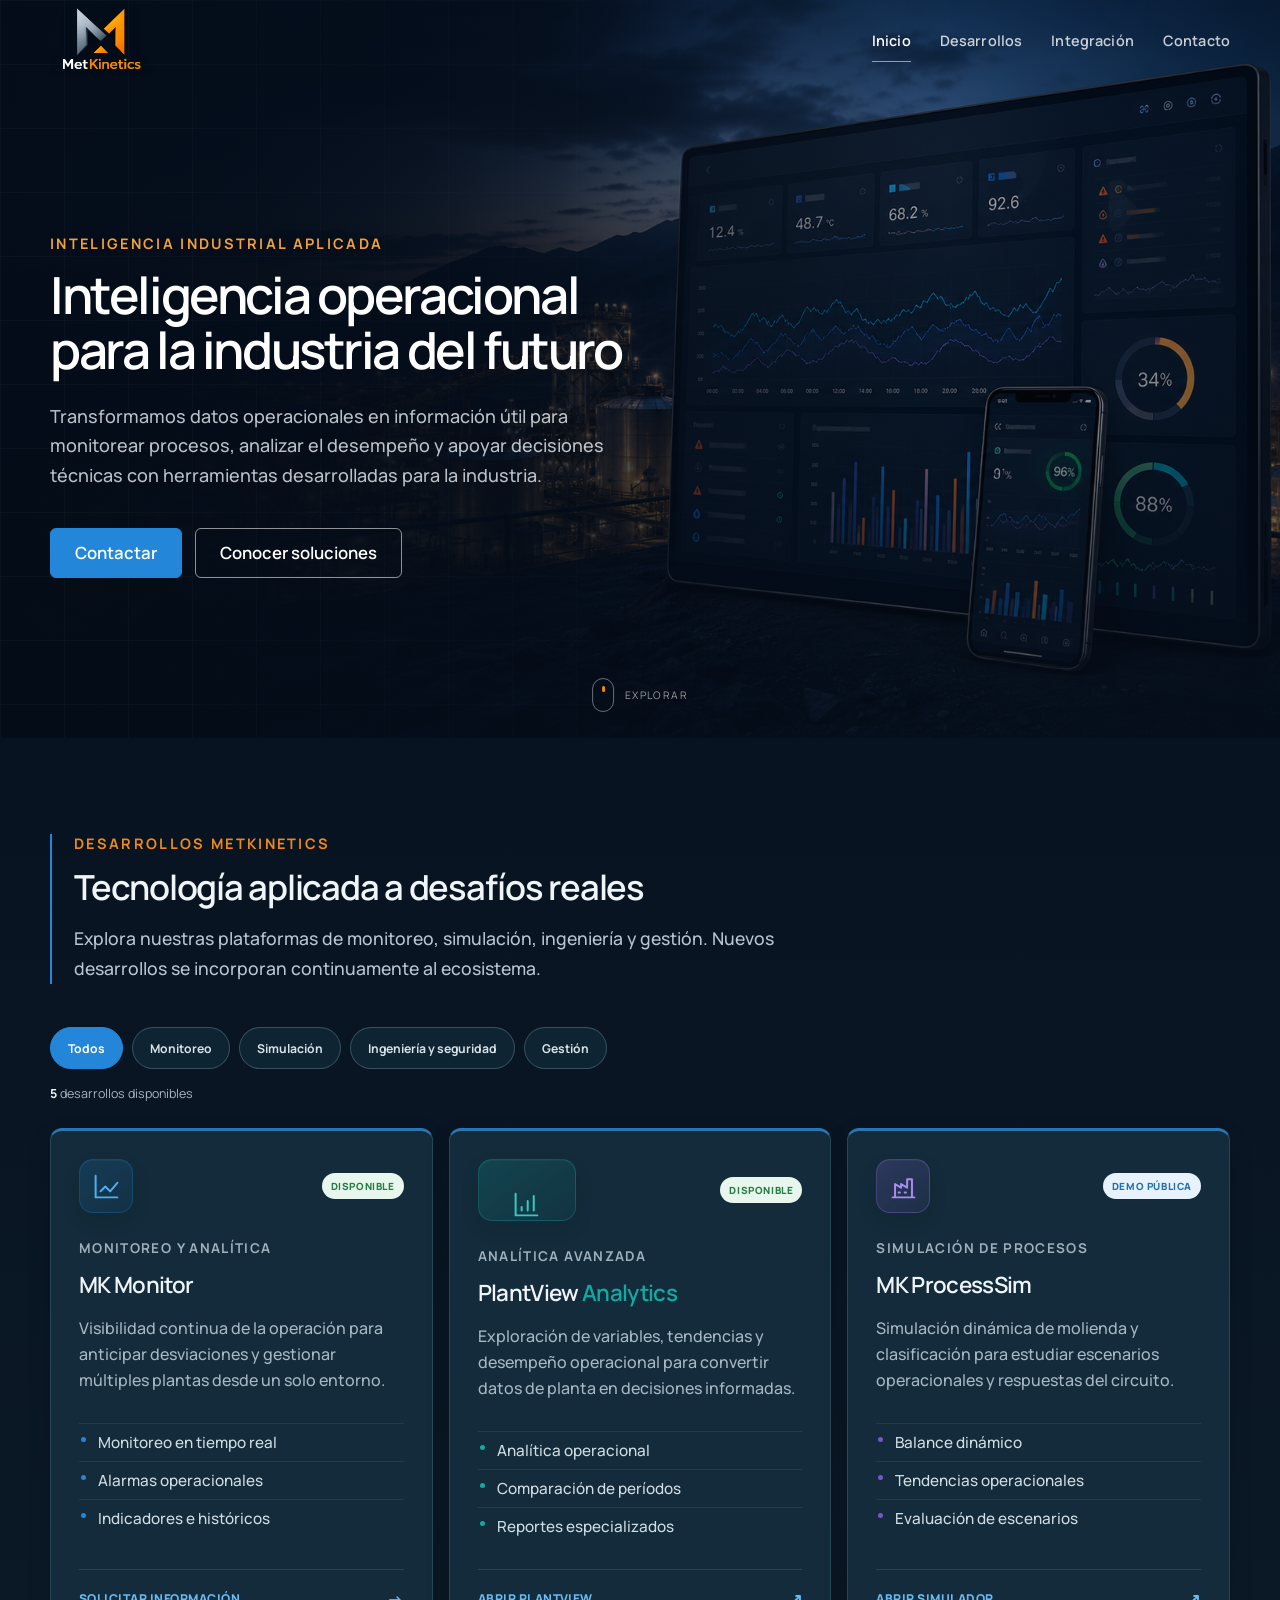
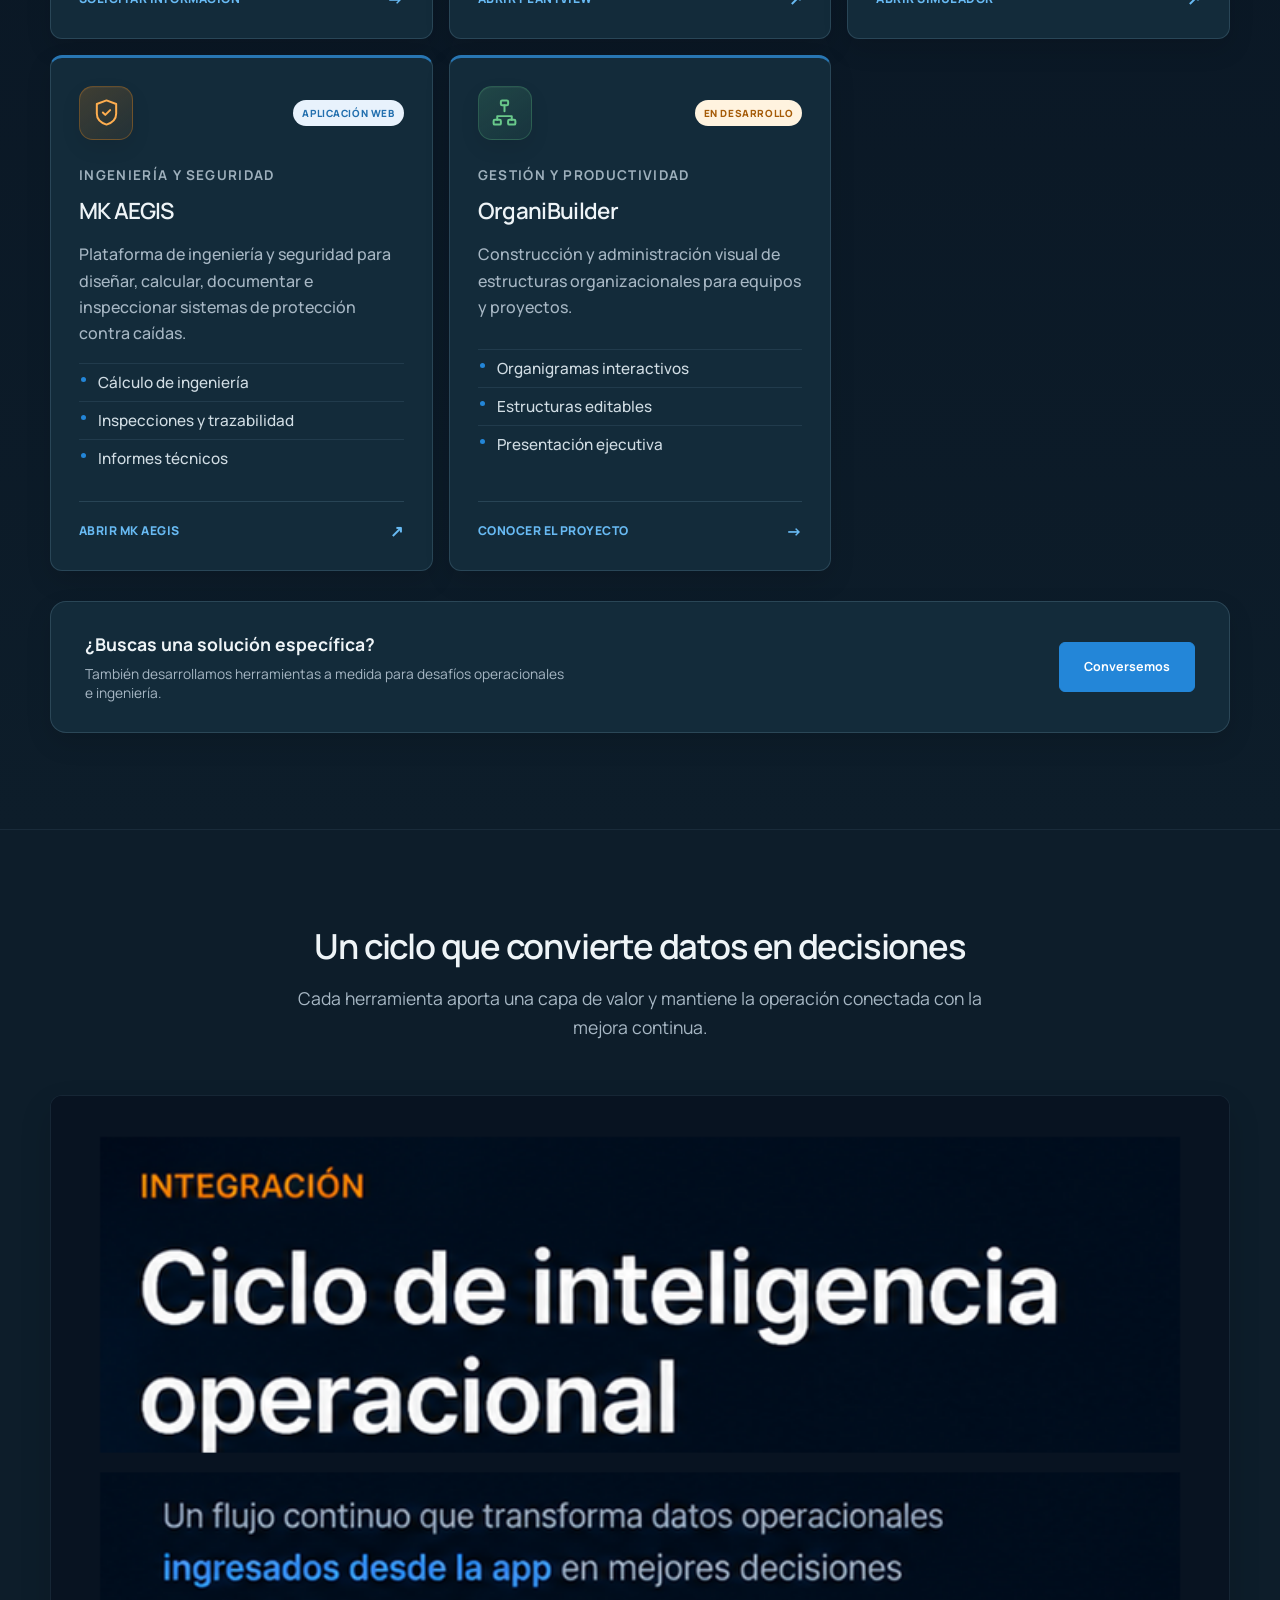
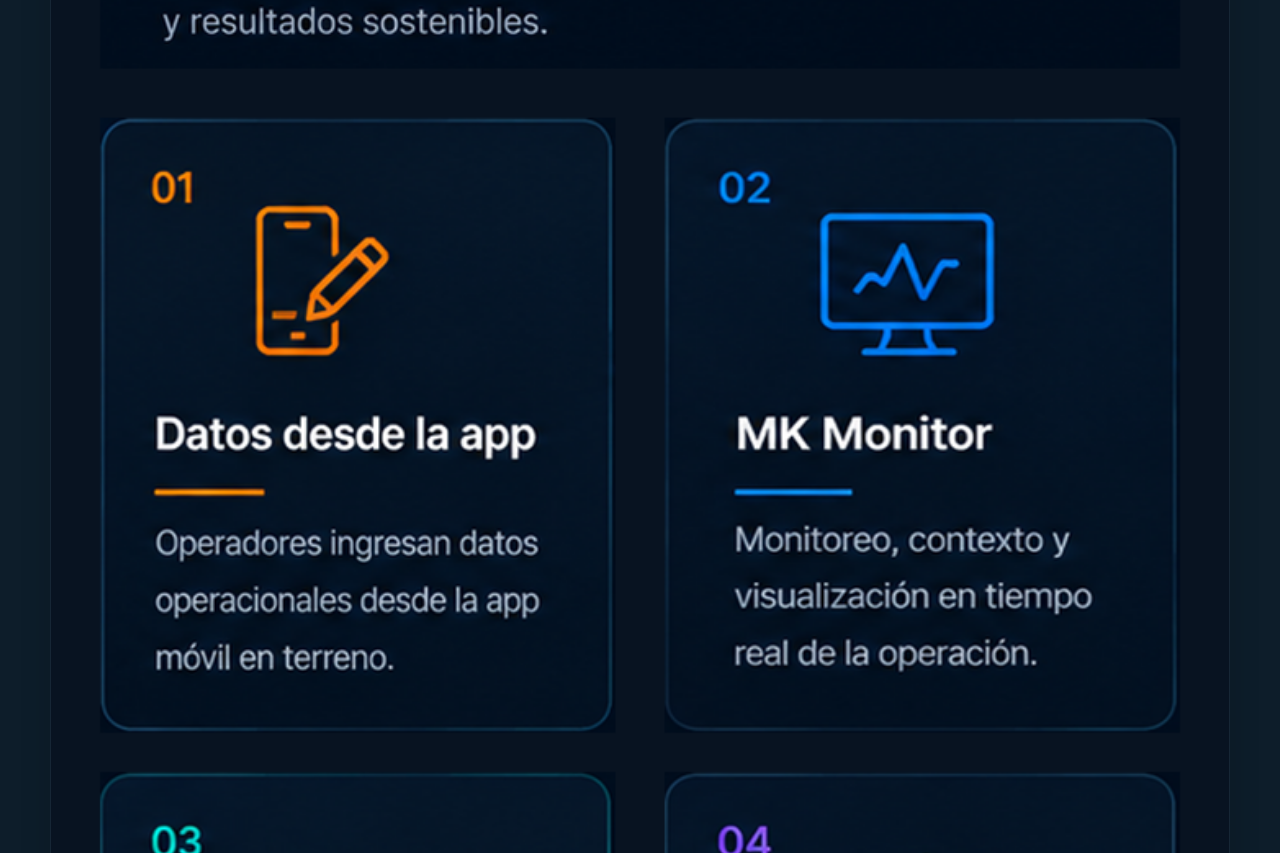
==== index.html @ 12d0e995 "Restaurar accesos en tarjetas de productos" ====
<!doctype html>
<html lang="es">
<head>
  <meta charset="utf-8">
  <meta name="viewport" content="width=device-width, initial-scale=1">
  <meta name="description" content="MetKinetics transforma datos operacionales en información útil para monitorear, analizar y simular procesos industriales.">
  <meta name="theme-color" content="#07111f">
  <title>MetKinetics | Inteligencia operacional para la industria</title>
  <link rel="icon" href="data:,">
  <link rel="preload" href="assets/industrial-hero.jpg" as="image" fetchpriority="high">
  <link rel="stylesheet" href="css/corporativo.css?v=20260816-2">
  <script src="js/corporativo.js?v=20260722-2" defer></script>
</head>
<body>
  <a class="skip-link" href="#contenido">Saltar al contenido</a>
  <header class="site-header" data-header>
    <div class="nav-wrap">
      <a class="brand" href="#inicio" aria-label="MetKinetics, ir al inicio">
        <img src="assets/metkinetics-logo.png" alt="MetKinetics" width="176" height="60">
      </a>
      <button class="menu-toggle" type="button" aria-expanded="false" aria-controls="main-nav" aria-label="Abrir menú">
        <span></span><span></span><span></span>
      </button>
      <nav id="main-nav" class="main-nav" aria-label="Navegación principal">
        <a href="#inicio">Inicio</a>
        <a href="#soluciones">Desarrollos</a>
        <a href="#integracion">Integración</a>
        <a href="#contacto">Contacto</a>
      </nav>
    </div>
  </header>

  <main id="contenido">
    <section class="hero" id="inicio" aria-labelledby="hero-title">
      <div class="hero-shade"></div>
      <div class="hero-inner">
        <div class="hero-copy reveal">
          <p class="eyebrow light">Inteligencia industrial aplicada</p>
          <h1 id="hero-title">Inteligencia operacional para la industria del&nbsp;futuro</h1>
          <p>Transformamos datos operacionales en información útil para monitorear procesos, analizar el desempeño y apoyar decisiones técnicas con herramientas desarrolladas para la industria.</p>
          <div class="hero-actions">
            <a class="button primary" href="mailto:contacto@metkinetics.cl">Contactar</a>
            <a class="button ghost" href="#soluciones">Conocer soluciones</a>
          </div>
        </div>
      </div>
      <a class="scroll-cue" href="#soluciones" aria-label="Ir a soluciones"><span></span>Explorar</a>
    </section>

    <section class="section solutions portfolio" id="soluciones" aria-labelledby="solutions-title">
      <div class="container">
        <div class="section-heading reveal">
          <div><p class="eyebrow">Desarrollos MetKinetics</p><h2 id="solutions-title">Tecnología aplicada a desafíos reales</h2></div>
          <p>Explora nuestras plataformas de monitoreo, simulación, ingeniería y gestión. Nuevos desarrollos se incorporan continuamente al ecosistema.</p>
        </div>
        <div class="catalog-toolbar reveal" aria-label="Filtrar desarrollos">
          <button class="catalog-filter active" type="button" data-filter="all" aria-pressed="true">Todos</button>
          <button class="catalog-filter" type="button" data-filter="monitoreo" aria-pressed="false">Monitoreo</button>
          <button class="catalog-filter" type="button" data-filter="simulacion" aria-pressed="false">Simulación</button>
          <button class="catalog-filter" type="button" data-filter="ingenieria" aria-pressed="false">Ingeniería y seguridad</button>
          <button class="catalog-filter" type="button" data-filter="gestion" aria-pressed="false">Gestión</button>
        </div>
        <p class="catalog-count" aria-live="polite"><strong data-result-count>5</strong> desarrollos disponibles</p>
        <div class="solutions-grid catalog-grid" data-catalog>
          <article class="solution-card product-card reveal" data-category="monitoreo">
            <div class="product-topline"><span class="product-mark" aria-hidden="true"><svg viewBox="0 0 24 24"><path d="M3 3v18h18"/><path d="m7 16 4-4 4 4 6-7"/></svg></span><span class="product-status available">Disponible</span></div>
            <p class="card-number">Monitoreo y analítica</p><h3>MK Monitor</h3>
            <p>Visibilidad continua de la operación para anticipar desviaciones y gestionar múltiples plantas desde un solo entorno.</p>
            <ul><li>Monitoreo en tiempo real</li><li>Alarmas operacionales</li><li>Indicadores e históricos</li></ul>
            <a class="product-link" href="mailto:contacto@metkinetics.cl?subject=Consulta%20sobre%20MK%20Monitor">Solicitar información <span aria-hidden="true">→</span></a>
          </article>
          <article class="solution-card product-card reveal" data-category="monitoreo">
            <div class="product-topline"><span class="product-mark analytics" aria-hidden="true"><svg viewBox="0 0 24 24"><path d="M3 3v18h18"/><path d="M8 17v-3M13 17V9M18 17V5"/></svg></span><span class="product-status available">Disponible</span></div>
            <p class="card-number">Analítica avanzada</p><h3>PlantView <span>Analytics</span></h3>
            <p>Exploración de variables, tendencias y desempeño operacional para convertir datos de planta en decisiones informadas.</p>
            <ul><li>Analítica operacional</li><li>Comparación de períodos</li><li>Reportes especializados</li></ul>
            <a class="product-link" href="https://metkinetics.cl/MKPV_DASHBOARD/" target="_blank" rel="noopener noreferrer">Abrir PlantView <span aria-hidden="true">↗</span></a>
          </article>
          <article class="solution-card product-card reveal" data-category="simulacion">
            <div class="product-topline"><span class="product-mark simulation" aria-hidden="true"><svg viewBox="0 0 24 24"><path d="M3 21h18M5 21V10l5 3v-3l5 3V6h4v15"/><path d="M8 17h1M13 17h1"/></svg></span><span class="product-status demo">Demo pública</span></div>
            <p class="card-number">Simulación de procesos</p><h3>MK ProcessSim</h3>
            <p>Simulación dinámica de molienda y clasificación para estudiar escenarios operacionales y respuestas del circuito.</p>
            <ul><li>Balance dinámico</li><li>Tendencias operacionales</li><li>Evaluación de escenarios</li></ul>
            <a class="product-link" href="https://metkinetics.cl/MK_ProcessSim/" target="_blank" rel="noopener noreferrer">Abrir simulador <span aria-hidden="true">↗</span></a>
          </article>
          <article class="solution-card product-card reveal" data-category="ingenieria">
            <div class="product-topline"><span class="product-mark safety" aria-hidden="true"><svg viewBox="0 0 24 24"><path d="M20 13c0 5-3.5 7.5-8 9-4.5-1.5-8-4-8-9V5l8-3 8 3v8Z"/><path d="m9 12 2 2 4-4"/></svg></span><span class="product-status demo">Aplicación web</span></div>
            <p class="card-number">Ingeniería y seguridad</p><h3>MK AEGIS</h3>
            <p>Plataforma de ingeniería y seguridad para diseñar, calcular, documentar e inspeccionar sistemas de protección contra caídas.</p>
            <ul><li>Cálculo de ingeniería</li><li>Inspecciones y trazabilidad</li><li>Informes técnicos</li></ul>
            <a class="product-link" href="https://metkinetics.cl/MK_AEGIS_PORTABLE/" target="_blank" rel="noopener noreferrer">Abrir MK AEGIS <span aria-hidden="true">↗</span></a>
          </article>
          <article class="solution-card product-card reveal" data-category="gestion">
            <div class="product-topline"><span class="product-mark management" aria-hidden="true"><svg viewBox="0 0 24 24"><rect x="9" y="2" width="6" height="4" rx="1"/><rect x="3" y="18" width="6" height="4" rx="1"/><rect x="15" y="18" width="6" height="4" rx="1"/><path d="M12 6v5M6 18v-3h12v3"/></svg></span><span class="product-status development">En desarrollo</span></div>
            <p class="card-number">Gestión y productividad</p><h3>OrganiBuilder</h3>
            <p>Construcción y administración visual de estructuras organizacionales para equipos y proyectos.</p>
            <ul><li>Organigramas interactivos</li><li>Estructuras editables</li><li>Presentación ejecutiva</li></ul>
            <a class="product-link" href="mailto:contacto@metkinetics.cl?subject=Consulta%20sobre%20OrganiBuilder">Conocer el proyecto <span aria-hidden="true">→</span></a>
          </article>
        </div>
        <div class="catalog-cta reveal"><div><strong>¿Buscas una solución específica?</strong><p>También desarrollamos herramientas a medida para desafíos operacionales e ingeniería.</p></div><a class="button primary" href="mailto:contacto@metkinetics.cl?subject=Desarrollo%20de%20una%20solución%20digital">Conversemos</a></div>
      </div>
    </section>

    <section class="ecosystem" id="integracion" aria-labelledby="ecosystem-title">
      <div class="container">
        <div class="ecosystem-intro reveal">
          <h2 id="ecosystem-title">Un ciclo que convierte datos en decisiones</h2>
          <p>Cada herramienta aporta una capa de valor y mantiene la operación conectada con la mejora continua.</p>
        </div>
        <div class="cycle-image-frame" role="region" aria-label="Diagrama del ciclo de inteligencia operacional. En pantallas pequeñas, deslice horizontalmente para recorrerlo." tabindex="0">
          <picture>
            <source media="(max-width: 760px)" srcset="assets/ciclo-inteligencia-operacional-mobile.png">
            <img class="cycle-image" src="assets/ciclo-inteligencia-operacional.png" alt="Ciclo de inteligencia operacional: datos desde la app, MK Monitor, PlantView Analytics, MKSE y mejora continua." width="1672" height="941" loading="lazy">
          </picture>
        </div>
        <div class="cycle-mobile" aria-label="Etapas del ciclo de inteligencia operacional">
          <div class="cycle-track" data-carousel-track tabindex="0">
            <article class="cycle-card cycle-data">
              <span class="cycle-number">01</span>
              <div class="cycle-card-icon" aria-hidden="true"><svg viewBox="0 0 24 24"><path d="M5 4h14v16H5zM8 8h8M8 12h5M8 16h7"/></svg></div>
              <h3>Datos operacionales</h3>
              <p>Captura información confiable desde terreno y centraliza las variables críticas.</p>
              <strong>Base para decidir</strong>
            </article>
            <article class="cycle-card cycle-monitor">
              <span class="cycle-number">02</span>
              <div class="cycle-card-icon" aria-hidden="true"><svg viewBox="0 0 24 24"><rect x="3" y="4" width="18" height="14" rx="2"/><path d="m7 14 3-3 2 2 4-5 2 2M9 21h6"/></svg></div>
              <h3>MK Monitor</h3>
              <p>Visualiza el estado de la planta, sus tendencias y alertas en un solo lugar.</p>
              <strong>Visibilidad en tiempo real</strong>
            </article>
            <article class="cycle-card cycle-analytics">
              <span class="cycle-number">03</span>
              <div class="cycle-card-icon" aria-hidden="true"><svg viewBox="0 0 24 24"><path d="M4 19V9m5 10V5m5 14v-7m5 7V3"/><path d="m3 14 6-6 5 3 6-7"/></svg></div>
              <h3>PlantView Analytics</h3>
              <p>Detecta patrones, anticipa desviaciones y transforma datos en conocimiento.</p>
              <strong>Decisiones informadas</strong>
            </article>
            <article class="cycle-card cycle-simulation">
              <span class="cycle-number">04</span>
              <div class="cycle-card-icon" aria-hidden="true"><svg viewBox="0 0 24 24"><path d="M4 18V6l8-3 8 3v12l-8 3-8-3Z"/><path d="m4 6 8 3 8-3m-8 3v12"/></svg></div>
              <h3>MKSE</h3>
              <p>Prueba escenarios antes de actuar y compara alternativas con menor incertidumbre.</p>
              <strong>Simulación con propósito</strong>
            </article>
            <article class="cycle-card cycle-improvement">
              <span class="cycle-number">05</span>
              <div class="cycle-card-icon" aria-hidden="true"><svg viewBox="0 0 24 24"><path d="M20 11a8 8 0 1 0-2.3 5.7M20 4v7h-7"/></svg></div>
              <h3>Mejora continua</h3>
              <p>Retroalimenta el proceso con aprendizaje para sostener mejores resultados.</p>
              <strong>Valor que se renueva</strong>
            </article>
          </div>
          <p class="swipe-hint">Desliza para explorar las etapas</p>
        </div>
      </div>
    </section>

    <section class="contact" id="contacto" aria-label="Contacto">
      <div class="container contact-inner reveal">
        <p class="eyebrow">Próximo paso</p>
        <p>Descubre cómo transformar tus datos en decisiones más claras, oportunas y sostenibles.</p>
        <div class="contact-actions">
          <a class="contact-button" href="mailto:contacto@metkinetics.cl">Contactar</a>
        </div>
      </div>
    </section>
  </main>

  <footer><div class="container"><a class="footer-brand" href="#inicio"><img src="assets/metkinetics-logo.png" alt="MetKinetics" width="150" height="52"></a><p>Inteligencia operacional para procesos industriales.</p><small>© 2026 MetKinetics. Todos los derechos reservados.</small></div></footer>
</body>
</html>
---- css/corporativo.css ----
@import url('https://fonts.googleapis.com/css2?family=Manrope:wght@400;500;600;700&display=swap');

:root{--navy:#07111f;--navy-2:#0b192a;--navy-3:#10243a;--orange:#f28c18;--orange-2:#ffad3d;--blue:#2878bc;--ice:#dfeaf2;--ink:#172535;--muted:#607080;--line:#dce4e9;--soft:#f4f7f9;--white:#fff;--shadow:0 24px 60px rgba(14,32,50,.11);--radius:18px;--max:1240px}
*{box-sizing:border-box}html{scroll-behavior:smooth;scroll-padding-top:80px}body{margin:0;color:var(--ink);font-family:Manrope,"Segoe UI",sans-serif;background:#fff;-webkit-font-smoothing:antialiased}a{color:inherit}img{display:block;max-width:100%}button{font:inherit}a:focus-visible,button:focus-visible{outline:3px solid var(--orange-2);outline-offset:4px}.container,.nav-wrap,.hero-inner{width:min(var(--max),calc(100% - 48px));margin-inline:auto}.skip-link{position:fixed;top:-60px;left:16px;z-index:999;padding:12px 18px;border-radius:8px;background:#fff;color:#07111f;font-weight:700}.skip-link:focus{top:12px}.site-header{position:fixed;z-index:100;top:0;right:0;left:0;border-bottom:1px solid transparent;transition:.3s ease}.site-header.scrolled,.site-header.menu-open{border-color:rgba(255,255,255,.1);background:rgba(7,17,31,.94);box-shadow:0 10px 30px rgba(0,0,0,.14);backdrop-filter:blur(18px)}.nav-wrap{height:80px;display:flex;align-items:center;justify-content:space-between;gap:32px}.brand{display:block;width:168px}.brand img,.footer-brand img{width:100%;height:auto;filter:drop-shadow(0 3px 8px rgba(0,0,0,.18))}.main-nav{display:flex;align-items:center;gap:29px}.main-nav a{position:relative;color:rgba(255,255,255,.78);font-size:.76rem;font-weight:600;text-decoration:none;transition:color .2s}.main-nav a:after{position:absolute;right:0;bottom:-12px;left:0;height:2px;background:var(--orange);content:"";transform:scaleX(0);transition:transform .2s}.main-nav a:hover,.main-nav a.active{color:#fff}.main-nav a:hover:after,.main-nav a.active:after{transform:scaleX(1)}.menu-toggle{display:none;width:42px;height:42px;border:0;background:transparent}.menu-toggle span{display:block;width:22px;height:2px;margin:5px auto;background:#fff;transition:.25s}
.hero{position:relative;min-height:780px;height:100svh;max-height:960px;overflow:hidden;background:#07111f url('../assets/industrial-hero.jpg') center/cover no-repeat;color:#fff}.hero-shade{position:absolute;inset:0;background:linear-gradient(90deg,rgba(4,12,24,.96) 0%,rgba(4,12,24,.79) 43%,rgba(4,12,24,.32) 74%,rgba(4,12,24,.52) 100%),linear-gradient(0deg,rgba(7,17,31,.72),transparent 42%)}.hero:after{position:absolute;inset:0;content:"";background-image:linear-gradient(rgba(255,255,255,.027) 1px,transparent 1px),linear-gradient(90deg,rgba(255,255,255,.027) 1px,transparent 1px);background-size:64px 64px;mask-image:linear-gradient(to right,#000,transparent 72%)}.hero-inner{position:relative;z-index:2;height:100%;display:grid;grid-template-columns:1.03fr .97fr;align-items:center;gap:54px;padding-top:74px}.hero-copy h1{max-width:770px;margin:14px 0 25px;font-size:clamp(3.2rem,5vw,5.2rem);font-weight:600;letter-spacing:-.055em;line-height:1.02}.hero-copy>p:not(.eyebrow){max-width:690px;margin:0;color:rgba(235,244,249,.78);font-size:clamp(1rem,1.3vw,1.16rem);line-height:1.75}.eyebrow{margin:0;color:var(--orange);font-size:.72rem;font-weight:700;letter-spacing:.18em;text-transform:uppercase}.eyebrow.light{color:var(--orange-2)}.hero-actions{display:flex;gap:13px;margin-top:37px}.button{display:inline-flex;min-height:52px;align-items:center;justify-content:center;gap:25px;padding:0 24px;border:1px solid rgba(255,255,255,.55);border-radius:7px;color:#fff;font-size:.78rem;font-weight:700;text-decoration:none;transition:transform .2s,background .2s,border-color .2s}.button:hover{transform:translateY(-2px)}.button.primary{border-color:var(--orange);background:var(--orange);color:#111}.button.primary:hover{background:var(--orange-2)}.button.ghost:hover{border-color:#fff;background:rgba(255,255,255,.08)}.scroll-cue{position:absolute;z-index:4;bottom:26px;left:50%;display:flex;align-items:center;gap:11px;color:rgba(255,255,255,.6);font-size:.65rem;letter-spacing:.13em;text-decoration:none;text-transform:uppercase;transform:translateX(-50%)}.scroll-cue span{width:22px;height:34px;border:1px solid rgba(255,255,255,.4);border-radius:12px}.scroll-cue span:after{display:block;width:3px;height:6px;margin:7px auto;border-radius:3px;background:var(--orange);content:"";animation:scroll 1.8s infinite}@keyframes scroll{50%{transform:translateY(10px);opacity:.3}}
.dashboard-stack{position:relative;min-width:0;min-height:420px;transform:perspective(1200px) rotateY(-5deg)}.dash-card{position:absolute;min-width:0;border:1px solid rgba(255,255,255,.19);border-radius:12px;background:rgba(10,28,46,.79);box-shadow:0 35px 80px rgba(0,0,0,.35);backdrop-filter:blur(14px)}.dash-main{top:35px;right:0;width:100%;padding:22px}.dash-top{display:flex;align-items:center;justify-content:space-between;padding-bottom:18px;border-bottom:1px solid rgba(255,255,255,.1);font-size:.8rem;font-weight:600}.dash-top i{padding:6px 10px;border-radius:20px;background:rgba(68,204,149,.12);color:#66e1ae;font-size:.6rem;font-style:normal}.kpi-row{display:grid;grid-template-columns:repeat(3,minmax(0,1fr));gap:12px;padding:19px 0}.kpi-row div{min-width:0;padding:13px;border:1px solid rgba(255,255,255,.09);border-radius:8px;background:rgba(255,255,255,.03)}.dash-card small{display:block;color:rgba(255,255,255,.53);font-size:.6rem}.kpi-row strong{display:block;margin:8px 0 3px;font-size:1.25rem}.dash-card em{color:rgba(255,255,255,.55);font-size:.55rem;font-style:normal}.dash-card em.up{color:#66e1ae}.chart{position:relative;height:130px;overflow:hidden;border-radius:8px;background:linear-gradient(180deg,rgba(40,120,188,.12),rgba(40,120,188,.02))}.chart span{position:relative;display:block;height:25%;border-bottom:1px dashed rgba(255,255,255,.08)}.chart svg{position:absolute;inset:14px 0 0;width:100%;height:90px;overflow:visible}.chart path{fill:none;stroke:var(--orange);stroke-width:3;filter:drop-shadow(0 3px 5px rgba(242,140,24,.4))}.dash-alert{right:-18px;bottom:3px;width:260px;display:flex;align-items:center;gap:11px;padding:15px}.dash-alert .pulse{width:10px;height:10px;border-radius:50%;background:#55dda4;box-shadow:0 0 0 5px rgba(85,221,164,.12)}.dash-alert strong{display:block;margin-top:4px;font-size:.76rem}.dash-alert b{margin-left:auto;color:#55dda4;font-size:.75rem}.dash-trend{bottom:27px;left:-25px;width:190px;padding:15px}.dash-trend strong{display:block;margin:6px 0;color:#55dda4;font-size:1.3rem}.mini-bars{height:25px;display:flex;align-items:end;gap:5px}.mini-bars i{width:14%;height:40%;border-radius:2px;background:var(--blue)}.mini-bars i:nth-child(2){height:60%}.mini-bars i:nth-child(3){height:48%}.mini-bars i:nth-child(4){height:75%}.mini-bars i:nth-child(5){height:100%;background:var(--orange)}
.section{padding:120px 0}.section-heading{display:grid;grid-template-columns:1.1fr .65fr;gap:70px;align-items:end;margin-bottom:55px}.section-heading h2,.tech-intro h2,.company-copy h2,.contact h2{max-width:700px;margin:12px 0 0;font-size:clamp(2.25rem,4vw,3.65rem);font-weight:600;letter-spacing:-.045em;line-height:1.08}.section-heading>p{max-width:500px;margin:0;color:var(--muted);font-size:.95rem;line-height:1.75}.solutions{background:#fff}.solutions-grid{display:grid;grid-template-columns:repeat(3,1fr);gap:18px}.solution-card{position:relative;min-height:590px;padding:33px 30px;border:1px solid var(--line);border-radius:var(--radius);background:#fff;box-shadow:0 7px 25px rgba(20,40,60,.04);transition:transform .3s,box-shadow .3s,border-color .3s}.solution-card:hover{border-color:#bdcbd5;box-shadow:var(--shadow);transform:translateY(-7px)}.solution-card.premium{overflow:hidden;border-color:rgba(242,140,24,.45);background:linear-gradient(150deg,#fff 60%,#fff9f1)}.premium-label{position:absolute;top:0;right:0;padding:9px 14px;border-radius:0 17px 0 10px;background:var(--orange);color:#111;font-size:.57rem;font-weight:700;letter-spacing:.08em;text-transform:uppercase}.card-icon{width:54px;height:54px;display:grid;place-items:center;margin-bottom:32px;border-radius:13px;background:var(--navy);color:#fff}.card-icon svg,.industry-card svg{width:28px;fill:none;stroke:currentColor;stroke-linecap:round;stroke-linejoin:round;stroke-width:1.5}.premium .card-icon{background:var(--orange);color:#111}.card-number{margin:0 0 10px;color:#8a9aa7;font-size:.6rem;font-weight:700;letter-spacing:.13em;text-transform:uppercase}.solution-card h3{margin:0;font-size:1.65rem;font-weight:600;letter-spacing:-.03em}.solution-card h3 span{color:var(--orange)}.solution-card>p:not(.card-number){min-height:92px;margin:18px 0 20px;color:var(--muted);font-size:.86rem;line-height:1.7}.solution-card ul{display:grid;gap:0;margin:0;padding:0;list-style:none}.solution-card li{position:relative;padding:10px 0 10px 19px;border-top:1px solid #edf1f4;color:#3f5263;font-size:.75rem}.solution-card li:before{position:absolute;top:15px;left:2px;width:5px;height:5px;border-radius:50%;background:var(--orange);content:""}
.ecosystem{padding:115px 0;background:var(--navy);color:#fff}.section-heading.inverse>p{color:#92a4b5}.flow{display:grid;grid-template-columns:1fr 34px 1fr 34px 1.25fr 34px 1fr 34px 1.45fr;align-items:center}.flow>i{position:relative;height:1px;background:rgba(255,255,255,.22)}.flow>i:after{position:absolute;top:-3px;right:-1px;width:7px;height:7px;border-top:1px solid var(--orange);border-right:1px solid var(--orange);content:"";transform:rotate(45deg)}.flow-item{min-height:175px;padding:20px;border:1px solid rgba(255,255,255,.11);border-radius:12px;background:rgba(255,255,255,.025)}.flow-item.accent{border-color:rgba(242,140,24,.52);background:rgba(242,140,24,.06)}.flow-item>span{display:block;color:#667d91;font-size:.55rem}.flow-icon{width:38px;height:38px;display:grid;place-items:center;margin:26px 0 17px;border:1px solid rgba(255,255,255,.18);border-radius:8px;color:var(--orange);font-weight:600}.flow-item strong{font-size:.76rem;line-height:1.5}
.industries{background:var(--soft)}.industry-grid{display:grid;grid-template-columns:repeat(4,1fr);gap:14px}.industry-card{position:relative;min-height:210px;padding:27px;border:1px solid var(--line);border-radius:14px;background:#fff;transition:.25s}.industry-card:hover{border-color:var(--orange);transform:translateY(-4px)}.industry-card>span{position:absolute;top:22px;right:22px;color:#a8b4bd;font-size:.55rem}.industry-card svg{width:36px;margin:20px 0 42px;color:var(--blue)}.industry-card h3{margin:0;font-size:.9rem;font-weight:600}.industry-card.wide{grid-column:span 2;display:grid;grid-template-columns:auto 1fr;align-items:end;column-gap:30px;background:var(--navy);color:#fff}.industry-card.wide>span{grid-column:1/-1}.industry-card.wide svg{grid-row:2/4;margin:0;color:var(--orange)}.industry-card.wide p{margin:8px 0 0;color:#91a2b2;font-size:.72rem}
.demos{overflow:hidden}.demo-grid{display:grid;grid-template-columns:repeat(6,1fr);gap:16px}.demo-card{grid-column:span 2;overflow:hidden;border:1px solid var(--line);border-radius:16px;background:#fff;box-shadow:0 10px 35px rgba(20,40,60,.05);transition:transform .25s}.demo-card:hover{transform:translateY(-5px)}.demo-card:nth-child(4){grid-column:2/span 2}.demo-visual{position:relative;height:175px;overflow:hidden;background:var(--navy-2)}.demo-card>div:last-child{padding:24px}.demo-card h3{margin:12px 0 7px;font-size:1rem}.demo-card p{margin:0;color:var(--muted);font-size:.72rem;line-height:1.55}.tag{padding:5px 8px;border-radius:4px;background:#eef2f5;color:#738494;font-size:.52rem;font-weight:700;letter-spacing:.09em;text-transform:uppercase}.demo-visual:after{position:absolute;inset:0;content:"";background-image:linear-gradient(rgba(255,255,255,.04) 1px,transparent 1px),linear-gradient(90deg,rgba(255,255,255,.04) 1px,transparent 1px);background-size:28px 28px}.leach span{position:absolute;z-index:2;top:36px;left:36px;color:var(--orange);font-size:2rem}.leach i{position:absolute;z-index:2;bottom:28px;width:42px;border-radius:4px 4px 0 0;background:var(--blue)}.leach i:nth-child(2){right:100px;height:53px}.leach i:nth-child(3){right:55px;height:82px}.leach i:nth-child(4){right:10px;height:105px;background:var(--orange)}.control{display:flex;align-items:center;justify-content:center;gap:10px}.control span{z-index:2;width:25%;height:82px;border:1px solid rgba(255,255,255,.18);border-radius:5px;background:linear-gradient(140deg,rgba(40,120,188,.7),rgba(40,120,188,.1))}.control span:nth-child(2){height:115px}.alarm b{position:absolute;z-index:2;top:35px;left:35px;width:45px;height:45px;display:grid;place-items:center;border-radius:50%;background:var(--orange);color:#111}.alarm i{position:absolute;z-index:2;right:30px;left:105px;height:12px;border-radius:6px;background:rgba(255,255,255,.15)}.alarm i:nth-child(2){top:59px}.alarm i:nth-child(3){top:88px;width:42%}.analytics{display:flex;align-items:flex-end;justify-content:center;gap:10px;padding:30px 48px}.analytics i{z-index:2;width:18%;height:35%;border-radius:3px 3px 0 0;background:var(--blue)}.analytics i:nth-child(2){height:68%}.analytics i:nth-child(3){height:52%}.analytics i:nth-child(4){height:86%;background:var(--orange)}.analytics i:nth-child(5){height:70%}.simulation span{position:absolute;z-index:2;width:70px;height:70px;border:1px solid var(--blue);transform:rotate(30deg)}.simulation span:nth-child(1){top:45px;left:55px}.simulation span:nth-child(2){top:25px;left:118px;border-color:var(--orange)}.simulation span:nth-child(3){top:55px;left:180px}
.technology{padding:120px 0;background:linear-gradient(135deg,var(--navy),#0b1c30);color:#fff}.tech-layout{display:grid;grid-template-columns:.8fr 1.35fr;gap:100px}.tech-intro{position:sticky;top:120px;align-self:start}.tech-intro p:last-child{max-width:430px;margin:26px 0 0;color:#9badbd;font-size:.9rem;line-height:1.8}.tech-grid{display:grid;grid-template-columns:repeat(2,1fr)}.tech-grid article{min-height:205px;padding:29px;border-right:1px solid rgba(255,255,255,.1);border-bottom:1px solid rgba(255,255,255,.1)}.tech-grid article:nth-child(2n){border-right:0}.tech-grid article:nth-last-child(-n+2){border-bottom:0}.tech-grid span{color:var(--orange);font-size:.58rem}.tech-grid h3{margin:34px 0 12px;font-size:1rem}.tech-grid p{margin:0;color:#8fa2b3;font-size:.73rem;line-height:1.7}
.company-layout{display:grid;grid-template-columns:.75fr 1.25fr;gap:100px;align-items:center}.company-mark{position:relative;min-height:410px;display:grid;place-items:center;overflow:hidden;border-radius:var(--radius);background:var(--navy)}.company-mark:before{position:absolute;width:330px;height:330px;border:1px solid rgba(242,140,24,.2);border-radius:50%;content:"";box-shadow:0 0 90px rgba(242,140,24,.08)}.company-mark img{position:relative;width:65%;height:auto}.company-copy>p:not(.eyebrow){margin:28px 0;color:var(--muted);font-size:1rem;line-height:1.9}.company-values{display:flex;flex-wrap:wrap;gap:10px}.company-values span{padding:9px 12px;border:1px solid var(--line);border-radius:20px;color:#546777;font-size:.64rem}.contact{padding:110px 0;background:var(--navy-3);color:#fff;text-align:center}.contact-inner{display:flex;flex-direction:column;align-items:center}.contact h2{max-width:800px}.contact p:not(.eyebrow){margin:28px 0 8px;color:#93a5b6}.contact a{padding-bottom:6px;border-bottom:1px solid var(--orange);color:var(--orange-2);font-size:clamp(1rem,2vw,1.35rem);font-weight:600;text-decoration:none}.contact a span{margin-left:8px}footer{padding:55px 0;background:#050b14;color:#7e8d9a;text-align:center}footer .container{display:flex;flex-direction:column;align-items:center}.footer-brand{width:145px}footer p{margin:20px 0 30px;font-size:.72rem}footer small{font-size:.6rem}
.reveal{opacity:0;transform:translateY(24px);transition:opacity .7s ease,transform .7s ease}.reveal.visible{opacity:1;transform:none}
@media(max-width:1050px){.main-nav{gap:18px}.main-nav a{font-size:.68rem}.hero-inner{grid-template-columns:1.1fr .9fr;gap:20px}.hero-copy h1{font-size:clamp(3rem,6vw,4.5rem)}.solutions-grid{grid-template-columns:1fr 1fr}.solution-card:last-child{grid-column:1/-1;min-height:470px}.flow{grid-template-columns:repeat(5,1fr);gap:8px}.flow>i{display:none}.industry-grid{grid-template-columns:repeat(3,1fr)}.industry-card.wide{grid-column:span 2}.tech-layout{gap:50px}.company-layout{gap:50px}}
@media(max-width:760px){.container,.nav-wrap,.hero-inner{width:min(100% - 30px,var(--max))}.nav-wrap{height:70px}.brand{width:145px}.menu-toggle{display:block}.site-header.menu-open .menu-toggle span:nth-child(1){transform:translateY(7px) rotate(45deg)}.site-header.menu-open .menu-toggle span:nth-child(2){opacity:0}.site-header.menu-open .menu-toggle span:nth-child(3){transform:translateY(-7px) rotate(-45deg)}.main-nav{position:absolute;top:69px;right:0;left:0;display:none;padding:13px 22px 24px;border-bottom:1px solid rgba(255,255,255,.1);background:rgba(7,17,31,.98)}.site-header.menu-open .main-nav{display:grid;gap:0}.main-nav a{padding:13px 8px;border-bottom:1px solid rgba(255,255,255,.07);font-size:.78rem}.main-nav a:after{display:none}.hero{min-height:760px;height:auto}.hero-inner{grid-template-columns:minmax(0,1fr);padding:135px 0 90px}.hero-copy{min-width:0}.hero-copy h1{font-size:clamp(2.65rem,13vw,4rem)}.hero-copy>p:not(.eyebrow){font-size:.93rem}.hero-actions{align-items:stretch;flex-direction:column}.button{width:100%}.dashboard-stack{width:100%;min-height:310px;margin-top:20px;transform:none}.dash-main{top:0;padding:15px}.kpi-row div{padding:9px}.kpi-row strong{font-size:.95rem}.chart{height:90px}.dash-alert{right:0;bottom:0}.dash-trend{display:none}.scroll-cue{display:none}.section,.technology{padding:80px 0}.section-heading{grid-template-columns:1fr;gap:20px;margin-bottom:38px}.section-heading h2,.tech-intro h2,.company-copy h2,.contact h2{font-size:clamp(2.15rem,10vw,3rem)}.solutions-grid{grid-template-columns:1fr}.solution-card,.solution-card:last-child{grid-column:auto;min-height:auto}.solution-card>p:not(.card-number){min-height:0}.flow{grid-template-columns:1fr;gap:10px}.flow-item{min-height:auto;display:grid;grid-template-columns:28px 42px 1fr;align-items:center;gap:12px;padding:15px}.flow-item>span{grid-column:auto}.flow-icon{margin:0}.industry-grid{grid-template-columns:1fr 1fr}.industry-card{min-height:185px;padding:20px}.industry-card svg{margin:20px 0 35px}.industry-card.wide{grid-column:1/-1}.demo-grid{grid-template-columns:1fr}.demo-card,.demo-card:nth-child(4){grid-column:auto}.tech-layout{grid-template-columns:1fr;gap:45px}.tech-intro{position:static}.tech-grid article{min-height:180px;padding:20px}.tech-grid h3{margin-top:25px}.company-layout{grid-template-columns:1fr;gap:40px}.company-mark{min-height:300px}.contact{padding:80px 0}}
@media(max-width:430px){.industry-grid{grid-template-columns:1fr}.industry-card.wide{grid-column:auto}.tech-grid{grid-template-columns:1fr}.tech-grid article,.tech-grid article:nth-child(2n){border-right:0;border-bottom:1px solid rgba(255,255,255,.1)}.tech-grid article:last-child{border-bottom:0}.kpi-row{grid-template-columns:1fr 1fr}.kpi-row div:last-child{display:none}.dash-alert{width:230px}.hero-copy h1{font-size:2.65rem}}
@media(prefers-reduced-motion:reduce){html{scroll-behavior:auto}.reveal{opacity:1;transform:none;transition:none}.scroll-cue span:after{animation:none}.button,.solution-card,.industry-card,.demo-card{transition:none}}

/* Final visual refinement: one industrial design system across every section. */
:root{
  --navy:#081321;
  --navy-2:#081321;
  --navy-3:#081321;
  --soft:#f8fafc;
  --monitor:#2386d8;
  --analytics:#11a9a2;
  --simulation:#7657c8;
  --orange:#ed8a19;
  --orange-2:#f0a03c;
  --ink:#142334;
  --muted:#586a7b;
  --line:#d8e1e8;
  --radius:12px;
  --shadow:0 12px 30px rgba(8,19,33,.055);
}

body{background:var(--soft);font-size:clamp(.94rem,.25vw + .86rem,1rem)}
.section,.solutions,.industries,.demos,.company{background:var(--soft)}
.ecosystem,.technology,.contact{background:var(--navy)}
.container,.nav-wrap,.hero-inner{width:min(1180px,calc(100% - 48px))}
.section,.technology{padding:clamp(76px,7.5vw,100px) 0}
.ecosystem{padding:clamp(76px,7.5vw,96px) 0}
.section-heading{grid-template-columns:minmax(0,1fr) minmax(270px,.55fr);gap:clamp(38px,6vw,72px);margin-bottom:clamp(34px,4vw,48px)}
.section-heading h2,.tech-intro h2,.company-copy h2,.contact h2{font-size:clamp(2rem,3.2vw,3.05rem);letter-spacing:-.036em;line-height:1.13}
.section-heading>p,.tech-intro p:last-child,.company-copy>p:not(.eyebrow){font-weight:500}
.hero-copy h1{max-width:680px;font-size:clamp(2.8rem,4.25vw,4.35rem);letter-spacing:-.047em;line-height:1.06}
.hero-copy>p:not(.eyebrow){max-width:640px;font-weight:500;line-height:1.7}
.eyebrow{font-size:clamp(.64rem,.12vw + .61rem,.72rem)}

.button{min-height:50px;border-radius:6px;transition:background-color .2s ease,border-color .2s ease,transform .2s ease}
.hero-actions .button{font-size:clamp(.95rem,.18vw + .91rem,1.05rem);font-weight:600}
.button.primary{border-color:var(--monitor);background:var(--monitor);color:#fff}
.button.primary:hover{border-color:#3297e7;background:#3297e7}
.button.ghost{background:transparent}
.button.ghost:hover{background:rgba(255,255,255,.055)}
.main-nav a:after{height:1px;background:var(--orange)}
.main-nav a{font-size:clamp(.82rem,.18vw + .78rem,.9rem);font-weight:600;letter-spacing:.01em}
.main-nav .plantview-access{display:inline-flex;min-height:40px;align-items:center;gap:8px;padding:0 17px;border:1px solid rgba(50,151,231,.7);border-radius:6px;background:rgba(35,134,216,.14);color:#fff;box-shadow:0 6px 18px rgba(0,0,0,.12);transition:background-color .2s ease,border-color .2s ease,transform .2s ease}
.main-nav .plantview-access:after{display:none}
.main-nav .plantview-access span{font-size:1rem;transition:transform .2s ease}
.main-nav .plantview-access:hover{border-color:#3297e7;background:#2386d8;transform:translateY(-1px)}
.main-nav .plantview-access:hover span{transform:translate(2px,-2px)}

/* Keep the tall source canvas contained inside the navigation bar. */
.brand{width:142px;height:72px;display:flex;align-items:center;overflow:hidden}
.brand img{width:auto;height:68px;max-width:100%;object-fit:contain}

.solutions-grid{gap:14px;align-items:stretch}
.solution-card{min-height:520px;padding:28px;border-color:var(--line);border-radius:var(--radius);background:#fff;box-shadow:var(--shadow);transition:border-color .22s ease,box-shadow .22s ease,transform .22s ease}
.solution-card:hover{box-shadow:0 16px 34px rgba(8,19,33,.075);transform:translateY(-3px)}
.solution-card:first-child{border-top:3px solid var(--monitor)}
.solution-card:nth-child(2){border-top:3px solid var(--analytics);border-right-color:var(--line);border-bottom-color:var(--line);border-left-color:var(--line);background:#fff}
.solution-card:nth-child(3){border-top:3px solid var(--simulation)}
.solution-card .card-icon{width:50px;height:50px;margin-bottom:25px;border-radius:9px;background:rgba(35,134,216,.1);color:var(--monitor)}
.solution-card:nth-child(2) .card-icon{background:rgba(17,169,162,.1);color:var(--analytics)}
.solution-card:nth-child(3) .card-icon{background:rgba(118,87,200,.1);color:var(--simulation)}
.solution-card .card-icon svg{width:26px;stroke-width:1.6}
.solution-card:nth-child(2) h3 span{color:var(--analytics)}
.premium-label{border-radius:0 11px 0 8px;background:var(--analytics);color:#fff}
.solution-card>p:not(.card-number){min-height:82px;margin:15px 0 16px;font-weight:500}
.solution-card li{padding-top:8px;padding-bottom:8px;font-weight:500}
.solution-card li:before{top:13px;background:var(--monitor)}
.solution-card:nth-child(2) li:before{background:var(--analytics)}
.solution-card:nth-child(3) li:before{background:var(--simulation)}

.flow{grid-template-columns:1fr 28px 1fr 28px 1.18fr 28px 1fr 28px 1fr}
.flow-item{min-height:142px;padding:18px;border-color:rgba(255,255,255,.13);border-radius:var(--radius);background:rgba(255,255,255,.025);box-shadow:none}
.flow-item.accent{border-color:rgba(17,169,162,.5);background:rgba(17,169,162,.035)}
.flow-icon{width:34px;height:34px;margin:18px 0 13px;border-radius:7px;color:#b8c8d5}
.flow-item:nth-child(3) .flow-icon{border-color:rgba(35,134,216,.5);color:var(--monitor)}
.flow-item:nth-child(5) .flow-icon{border-color:rgba(17,169,162,.5);color:#27c2bb}
.flow-item:nth-child(7) .flow-icon{border-color:rgba(118,87,200,.55);color:#9c83e0}
.flow>i{background:rgba(255,255,255,.18)}
.flow>i:after{width:5px;height:5px;border-color:rgba(255,255,255,.55)}

.industry-grid{gap:12px}
.industry-card{min-height:166px;padding:22px;border-radius:var(--radius);background:#fff;box-shadow:var(--shadow)}
.industry-card:hover{border-color:#b9c9d5;transform:translateY(-3px)}
.industry-card svg{width:40px;margin:12px 0 28px;color:var(--monitor);stroke-width:1.5}
.industry-card.wide{min-height:166px;border-color:var(--line);background:#fff;color:var(--ink)}
.industry-card.wide svg{color:var(--monitor)}
.industry-card.wide p{color:var(--muted);font-weight:500}

.demo-grid{gap:12px}
.demo-card{border-radius:var(--radius);box-shadow:var(--shadow);transition:border-color .22s ease,box-shadow .22s ease,transform .22s ease}
.demo-card:hover{border-color:#b9c9d5;box-shadow:0 16px 34px rgba(8,19,33,.075);transform:translateY(-3px)}
.demo-visual{height:150px;background:var(--navy)}
.demo-card>div:last-child{padding:21px 22px}
.demo-card p{font-weight:500}

.tech-layout{grid-template-columns:.82fr 1.35fr;gap:clamp(50px,8vw,90px)}
.tech-grid article{min-height:175px;padding:24px}
.tech-grid h3{margin:27px 0 10px}
.tech-grid p{font-weight:500}
.company-layout{grid-template-columns:.68fr 1.32fr;gap:clamp(48px,8vw,90px)}
.company-mark{min-height:340px;border-radius:var(--radius);background:var(--navy)}
.company-mark:before{border-color:rgba(35,134,216,.2);box-shadow:0 0 70px rgba(35,134,216,.07)}
.company-copy>p:not(.eyebrow){margin:23px 0;line-height:1.8}
.company-values span{background:#fff;font-weight:600}
.contact{padding:clamp(76px,8vw,98px) 0}
.contact a{border-color:var(--monitor);color:#8bc9f5}

.reveal{transform:translateY(14px);transition-duration:.58s}

@media(max-width:1050px){
  .solutions-grid{grid-template-columns:repeat(3,minmax(0,1fr))}
  .solution-card:last-child{grid-column:auto;min-height:520px}
  .flow{grid-template-columns:repeat(5,minmax(0,1fr));gap:8px}
}
@media(max-width:900px){
  .solutions-grid{grid-template-columns:1fr 1fr}
  .solution-card:last-child{grid-column:1/-1;min-height:auto}
  .industry-grid{grid-template-columns:repeat(3,1fr)}
}
@media(max-width:760px){
  .container,.nav-wrap,.hero-inner{width:min(100% - 30px,1180px)}
  .nav-wrap{height:72px}
  .main-nav a{font-size:.92rem}
  .brand{width:118px;height:64px}
  .brand img{width:auto;height:60px}
  .hero-inner{padding-top:clamp(150px,22vh,180px)}
  .section-heading{grid-template-columns:1fr;gap:16px}
  .hero-copy h1{font-size:clamp(2.35rem,11.5vw,3.35rem);line-height:1.08}
  .solutions-grid{grid-template-columns:1fr}
  .solution-card,.solution-card:last-child{grid-column:auto;min-height:auto}
  .solution-card>p:not(.card-number){min-height:0}
  .flow{grid-template-columns:1fr;gap:8px}
  .flow-item{grid-template-columns:26px 38px 1fr;min-height:68px;padding:13px}
  .flow-icon{margin:0}
  .tech-grid article{min-height:160px}
  .company-mark{min-height:270px}
}
@media(max-width:430px){
  .industry-grid{grid-template-columns:1fr}
  .industry-card,.industry-card.wide{min-height:146px}
}
@media(prefers-reduced-motion:reduce){
  .reveal{transform:none;transition:none}
}

/* PlantView institutional language */
:root{
  --navy:#081321;
  --navy-2:#0d1d2a;
  --navy-3:#132b3a;
  --soft:#081321;
  --ink:#eef4f7;
  --muted:#a7b7c4;
  --line:rgba(126,169,193,.22);
  --shadow:0 10px 26px rgba(0,0,0,.12);
}
html{background:var(--navy)}
body{overflow-x:hidden;background:var(--navy);color:var(--ink);font-size:clamp(1rem,.15vw + .96rem,1.125rem)}
.sr-only{position:absolute;width:1px;height:1px;padding:0;margin:-1px;overflow:hidden;clip:rect(0,0,0,0);white-space:nowrap;border:0}
.section,.solutions,.industries,.demos,.company{background:var(--navy)}
.ecosystem,.contact{background:var(--navy-2)}
.technology{background:var(--navy)}
.section-heading h2,.tech-intro h2,.contact h2{color:var(--ink);font-size:clamp(2.875rem,3.6vw,3.375rem)}
.section-heading>p,.tech-intro p:last-child{color:var(--muted);font-size:clamp(1rem,.18vw + .96rem,1.125rem);line-height:1.7}
.hero-copy h1{max-width:680px;font-size:clamp(2.75rem,4vw,4rem);line-height:1.07}
.hero-copy .eyebrow{font-size:clamp(.82rem,.16vw + .78rem,.92rem);font-weight:700;letter-spacing:.16em}
.hero-copy>p:not(.eyebrow){max-width:590px;font-size:clamp(.82rem,.12vw + .8rem,.9rem);line-height:1.65}
.hero{min-height:640px;height:82svh;max-height:760px;background-image:url('../assets/industrial-hero-dashboard-v2.png');background-position:center;background-size:cover}
.hero-inner{grid-template-columns:minmax(0,620px) 1fr}
.hero-copy>p:not(.eyebrow){font-size:clamp(1rem,.25vw + .96rem,1.125rem)}

.solutions-grid{gap:16px}
.solutions .section-heading{display:block;max-width:880px;margin-bottom:clamp(38px,4vw,52px);padding-left:22px;border-left:2px solid var(--monitor)}
.solutions .section-heading .eyebrow{margin-bottom:14px;font-size:clamp(.82rem,.16vw + .78rem,.92rem);letter-spacing:.16em}
.solutions .section-heading h2{max-width:none;font-size:clamp(2rem,2.7vw,2.6rem);white-space:nowrap}
.solutions .section-heading>p{max-width:720px;margin-top:18px;color:#b7c6d0;font-size:clamp(1rem,.2vw + .95rem,1.1rem);line-height:1.7}
.solution-card,.solution-card:nth-child(2){min-height:500px;border-color:var(--line);background:var(--navy-3);box-shadow:var(--shadow)}
.solution-card:hover{border-color:rgba(126,169,193,.42);box-shadow:0 14px 30px rgba(0,0,0,.16)}
.solution-card h3{color:var(--ink);font-size:clamp(1.4rem,1.35vw,1.5rem)}
.solution-card>p:not(.card-number){color:var(--muted);font-size:clamp(.95rem,.15vw + .92rem,1rem);line-height:1.65}
.solution-card li{border-color:rgba(126,169,193,.13);color:#d0dce3;font-size:clamp(.88rem,.12vw + .86rem,.96rem)}
.card-number{color:#9eb0bc;font-size:clamp(.78rem,.12vw + .75rem,.88rem);font-weight:700;letter-spacing:.1em;line-height:1.45}
.solution-card .card-icon{background:rgba(35,134,216,.12)}
.solution-card:nth-child(2) .card-icon{background:rgba(17,169,162,.12)}
.solution-card:nth-child(3) .card-icon{background:rgba(118,87,200,.14)}
.premium-label{background:rgba(17,169,162,.18);color:#50d1cb}

.ecosystem{border-top:1px solid rgba(126,169,193,.1);border-bottom:1px solid rgba(126,169,193,.1)}
.cycle-image-frame{width:100%;overflow:hidden;border:1px solid rgba(126,169,193,.12);border-radius:12px;background:#081321;box-shadow:0 14px 32px rgba(0,0,0,.14)}
.cycle-image{display:block;width:100%;height:auto}
.ecosystem .section-heading{align-items:center}
.ecosystem .section-heading .eyebrow{margin-bottom:14px;font-size:clamp(.82rem,.16vw + .78rem,.92rem);letter-spacing:.16em}
.ecosystem .section-heading{grid-template-columns:minmax(0,1.35fr) minmax(300px,.65fr)}
.ecosystem .section-heading h2{max-width:none;font-size:clamp(2rem,2.7vw,2.6rem);white-space:nowrap}
.ecosystem .section-heading>p{max-width:520px;padding-block:4px;overflow:visible;line-height:1.85}
.flow{grid-template-columns:1fr 24px 1fr 24px 1.08fr 24px 1fr 24px 1fr;gap:0}
.flow-item,.flow-item.accent{min-height:250px;padding:22px;border:1px solid var(--line);border-radius:10px;background:rgba(8,19,33,.48);box-shadow:none}
.flow-item>span{color:currentColor;font-size:clamp(.95rem,.12vw + .92rem,1.05rem);font-weight:700;letter-spacing:.04em}
.flow-icon{width:48px;height:48px;margin:22px 0 18px;border:0;color:inherit}
.flow-icon svg{width:42px;height:42px;fill:none;stroke:currentColor;stroke-linecap:round;stroke-linejoin:round;stroke-width:1.6}
.flow-item strong{display:block;color:var(--ink);font-size:clamp(1rem,.35vw + .94rem,1.18rem);line-height:1.35}
.flow-item p{margin:12px 0 0;color:var(--muted);font-size:clamp(.85rem,.12vw + .82rem,.92rem);font-weight:500;line-height:1.55}
.flow-item.data,.flow-item.improvement{color:var(--orange)}
.flow-item.monitor{color:var(--monitor)}
.flow-item.flow-analytics{color:#21c8c0;border-color:rgba(17,169,162,.44)}
.flow-item.flow-simulation{color:#966de8}
.flow>i{height:1px;background:#58a9dc}
.flow>i:after{width:6px;height:6px;border-color:#7bc6f2}

.technology{padding:clamp(68px,6.5vw,86px) 0}
.tech-layout{grid-template-columns:.72fr 1.4fr}
.tech-grid{border:1px solid var(--line);border-radius:var(--radius);overflow:hidden;background:var(--navy-2)}
.tech-grid article{min-height:145px;padding:22px;background:transparent}
.tech-grid span{color:#7893a4}
.tech-grid h3{margin:22px 0 8px;color:var(--ink);font-size:clamp(1rem,.25vw + .95rem,1.125rem)}
.tech-grid p{color:var(--muted);font-size:clamp(.85rem,.1vw + .83rem,.92rem)}

.contact{padding:clamp(66px,6vw,80px) 0;border-top:1px solid rgba(126,169,193,.1)}
.contact h2{margin-bottom:24px;font-size:clamp(2.25rem,3vw,3rem)}
.contact a{font-size:clamp(1rem,.45vw + .9rem,1.25rem)}
.contact-button{min-width:150px;min-height:50px;margin-top:24px;padding:0 26px;border:1px solid var(--monitor);border-radius:6px;background:var(--monitor);color:#fff;font:600 clamp(.88rem,.15vw + .85rem,1rem) Manrope,"Segoe UI",sans-serif;cursor:pointer;transition:background-color .2s ease,border-color .2s ease,transform .2s ease}
.contact-button:hover{border-color:#3297e7;background:#3297e7;transform:translateY(-2px)}
footer{border-top:1px solid rgba(126,169,193,.1);background:var(--navy)}
footer p,footer small{color:#758b9a}

@media(max-width:1050px){
  .flow{grid-template-columns:repeat(5,minmax(0,1fr));gap:8px}
  .flow-item{min-height:245px}
}
@media(max-width:900px){
  .solutions .section-heading h2{white-space:normal}
  .ecosystem .section-heading{grid-template-columns:1fr}
  .ecosystem .section-heading h2{white-space:normal}
  .flow{grid-template-columns:1fr 1fr;gap:10px}
  .flow>i{display:none}
  .flow-item{min-height:210px}
  .flow-item:last-child{grid-column:1/-1;min-height:170px}
  .tech-layout{grid-template-columns:1fr;gap:38px}
}
@media(max-width:760px){
  .main-nav .plantview-access{justify-content:center;margin-top:12px;padding:12px 16px;border-bottom:1px solid rgba(50,151,231,.7);font-size:.84rem}
  .section-heading h2,.tech-intro h2{font-size:clamp(2.35rem,10vw,3rem)}
  .hero{min-height:auto;height:auto;max-height:none;padding-top:clamp(180px,52vw,230px);background-color:var(--navy);background-position:66% top;background-size:auto clamp(230px,62vw,290px);background-repeat:no-repeat}
  .hero:before{position:absolute;inset:clamp(180px,52vw,230px) 0 auto;height:110px;content:"";background:linear-gradient(to bottom,transparent,var(--navy))}
  .hero-inner{grid-template-columns:1fr;padding:38px 0 64px}
  .hero-copy{width:100%;max-width:100%;min-width:0}
  .hero-copy h1{max-width:100%;font-size:clamp(2.45rem,10vw,3.2rem);overflow-wrap:break-word}
  .hero-copy>p:not(.eyebrow){font-size:.9rem;line-height:1.6}
  .flow{grid-template-columns:1fr}
  .ecosystem{padding-block:42px}
  .ecosystem .container{width:100%}
  .cycle-image-frame{overflow:hidden;border-right:0;border-left:0;border-radius:0}
  .cycle-image{width:100%;max-width:100%}
  .flow-item,.flow-item:last-child{grid-column:auto;min-height:auto;display:grid;grid-template-columns:32px 52px 1fr;column-gap:12px;padding:18px}
  .flow-item>span{align-self:center}
  .flow-icon{grid-column:2;grid-row:1/3;margin:0}
  .flow-item strong{grid-column:3;align-self:center}
  .flow-item p{grid-column:3;margin-top:5px}
  .tech-grid{grid-template-columns:1fr 1fr}
}
@media(max-width:430px){
  .hero-copy h1{font-size:clamp(2.25rem,9.5vw,2.6rem)}
  .tech-grid{grid-template-columns:1fr}
  .tech-grid article,.tech-grid article:nth-child(2n){min-height:auto;border-right:0;border-bottom:1px solid rgba(255,255,255,.1)}
}

/* Responsive experience: readable copy, tactile carousels and a mobile-native cycle. */
p{max-width:68ch;text-wrap:pretty}
.section-heading>p,.solutions .section-heading>p,.ecosystem-intro>p:last-child{width:min(100%,68ch)}
.ecosystem-intro{max-width:920px;margin:0 auto clamp(34px,4vw,52px);text-align:center}
.ecosystem-intro .eyebrow{margin-bottom:14px}
.ecosystem-intro h2{max-width:900px;margin:0 auto;color:var(--ink);font-size:clamp(2rem,2.7vw,2.6rem);font-weight:600;letter-spacing:-.035em;line-height:1.15;white-space:nowrap}
.ecosystem-intro>p:last-child{margin:18px auto 0;color:var(--muted);font-size:clamp(1rem,.2vw + .95rem,1.1rem);line-height:1.7}
.cycle-mobile,.solutions-swipe-hint{display:none}
.contact-inner>p:not(.eyebrow){max-width:58ch;margin:0 auto 8px;color:#a7b7c4;font-size:1.05rem;line-height:1.7}
.contact-actions{display:flex;align-items:center;justify-content:center;gap:14px;margin-top:24px}
.contact .contact-button,.contact .contact-secondary{min-height:52px;display:inline-flex;align-items:center;justify-content:center;padding:0 26px;border-radius:6px;font-size:1rem;font-weight:600;text-decoration:none}
.contact .contact-button{margin:0;border:1px solid var(--monitor);background:var(--monitor);color:#fff}
.contact .contact-secondary{border:1px solid rgba(139,201,245,.55);color:#d9eefa}

@media(max-width:760px){
  body{font-size:16px}
  .container,.nav-wrap,.hero-inner{width:min(100% - 36px,1180px)}
  .site-header.scrolled,.site-header.menu-open{background:rgba(8,19,33,.97)}
  .nav-wrap{height:76px}
  .brand{width:112px;height:66px}
  .brand img{height:62px}
  .menu-toggle{width:46px;height:46px;border:1px solid rgba(255,255,255,.13);border-radius:10px}
  .main-nav{top:75px;padding:12px 18px 22px}
  .main-nav a{min-height:48px;display:flex;align-items:center;padding:0 12px;font-size:1rem}
  .main-nav .plantview-access{min-height:50px;margin-top:12px}

  .hero{padding-top:clamp(168px,46vw,215px);background-position:66% top;background-size:auto clamp(220px,59vw,275px)}
  .hero:before{inset:clamp(168px,46vw,215px) 0 auto;height:76px}
  .hero-inner{padding:24px 0 44px}
  .hero-copy .eyebrow{font-size:.75rem;letter-spacing:.12em;white-space:nowrap}
  .hero-copy h1{margin:12px 0 20px;font-size:clamp(2.1rem,9.6vw,2.75rem);letter-spacing:-.04em;line-height:1.08;text-wrap:balance}
  .hero-copy>p:not(.eyebrow){width:100%;max-width:36ch;font-size:1rem;line-height:1.65}
  .hero-actions{gap:10px;margin-top:22px}
  .button{min-height:52px;padding-inline:18px;font-size:1rem}

  .section{padding:52px 0}
  .solutions .section-heading{margin-bottom:22px;padding-left:14px}
  .solutions .section-heading h2,.ecosystem-intro h2{font-size:clamp(1.75rem,7.7vw,2.2rem);line-height:1.18;white-space:normal;text-wrap:balance}
  .solutions .section-heading>p,.ecosystem-intro>p:last-child{margin-top:15px;font-size:1rem;line-height:1.65}
  .solutions-grid{display:flex;width:calc(100% + 18px);gap:12px;margin-right:-18px;padding:2px 18px 10px 0;overflow-x:auto;overscroll-behavior-inline:contain;scroll-padding-inline:0 18px;scroll-snap-type:x mandatory;scrollbar-width:none}
  .solutions-grid::-webkit-scrollbar,.cycle-track::-webkit-scrollbar{display:none}
  .solution-card,.solution-card:last-child{width:min(84vw,360px);min-width:min(84vw,360px);min-height:0;padding:24px 22px;scroll-snap-align:start;scroll-snap-stop:always}
  .solution-card .card-icon{margin-bottom:22px}
  .solution-card h3{font-size:1.45rem;white-space:nowrap}
  .solution-card>p:not(.card-number){margin:13px 0 14px;font-size:.96rem;line-height:1.55}
  .solution-card li{padding:9px 0 9px 18px;font-size:.9rem;line-height:1.3}
  .premium-label{max-width:72%;font-size:.6rem;line-height:1.3;text-align:right}

  .solutions-swipe-hint{display:block}

  .ecosystem{padding:52px 0 48px}
  .ecosystem .container{width:min(100% - 36px,1180px)}
  .ecosystem-intro{margin-bottom:22px;text-align:left}
  .ecosystem-intro .eyebrow{font-size:.75rem}
  .ecosystem-intro>p:last-child{margin-inline:0}
  .cycle-image-frame{display:none}
  .cycle-mobile{display:block}
  .cycle-track{display:flex;width:calc(100% + 18px);gap:12px;margin-right:-18px;padding:2px 18px 10px 0;overflow-x:auto;overscroll-behavior-inline:contain;scroll-padding-inline:0 18px;scroll-snap-type:x mandatory;scrollbar-width:none}
  .cycle-card{--cycle-color:var(--monitor);position:relative;width:min(84vw,350px);min-width:min(84vw,350px);min-height:300px;display:flex;flex-direction:column;padding:22px;border:1px solid color-mix(in srgb,var(--cycle-color) 40%,transparent);border-radius:16px;background:linear-gradient(145deg,color-mix(in srgb,var(--cycle-color) 10%,#0d1d2a),#0d1d2a 62%);box-shadow:0 16px 34px rgba(0,0,0,.16);scroll-snap-align:start;scroll-snap-stop:always}
  .cycle-data,.cycle-improvement{--cycle-color:var(--orange)}
  .cycle-monitor{--cycle-color:var(--monitor)}
  .cycle-analytics{--cycle-color:var(--analytics)}
  .cycle-simulation{--cycle-color:#966de8}
  .cycle-number{color:var(--cycle-color);font-size:.85rem;font-weight:700;letter-spacing:.12em}
  .cycle-card-icon{width:58px;height:58px;display:grid;place-items:center;margin:18px 0;border-radius:14px;background:color-mix(in srgb,var(--cycle-color) 15%,transparent);color:var(--cycle-color)}
  .cycle-card-icon svg{width:34px;height:34px;fill:none;stroke:currentColor;stroke-linecap:round;stroke-linejoin:round;stroke-width:1.6}
  .cycle-card h3{margin:0;color:#f5f8fa;font-size:1.45rem;line-height:1.2;white-space:nowrap}
  .cycle-card p{margin:10px 0 16px;color:#b8c5ce;font-size:.96rem;line-height:1.55}
  .cycle-card strong{margin-top:auto;padding-top:12px;border-top:1px solid rgba(255,255,255,.1);color:var(--cycle-color);font-size:.88rem;font-weight:600;white-space:nowrap}
  .swipe-hint{margin:8px 0 0;color:#8197a7;font-size:.8rem;text-align:center}

  .contact{padding:50px 0}
  .contact h2{font-size:clamp(1.85rem,8vw,2.25rem);line-height:1.2;text-wrap:balance}
  .contact-inner>p:not(.eyebrow){margin:18px auto 0;font-size:1rem;line-height:1.65}
  .contact-actions{width:100%;flex-direction:column;gap:10px;margin-top:26px}
  .contact .contact-button,.contact .contact-secondary{width:100%;max-width:340px;min-height:54px;font-size:1rem}
  footer{padding:34px 0}
  footer p{max-width:30ch;margin:18px auto 24px;font-size:.9rem;line-height:1.5}
  footer small{font-size:.75rem}
}

@media(max-width:360px){
  .container,.nav-wrap,.hero-inner,.ecosystem .container{width:min(100% - 28px,1180px)}
  .hero-copy h1{font-size:2rem}
  .solution-card,.solution-card:last-child,.cycle-card{width:86vw;min-width:86vw}
  .solution-card h3,.cycle-card h3{font-size:1.28rem}
}

@media(prefers-reduced-motion:reduce){
  .solutions-grid,.cycle-track{scroll-behavior:auto}
}

.solution-card .simulator-button{width:100%;min-height:44px;margin-top:22px;border-color:var(--simulation);background:var(--simulation);color:#fff}.solution-card .simulator-button:hover{border-color:#8b70d5;background:#8b70d5}

/* Catálogo de desarrollos */
.portfolio{background:linear-gradient(180deg,var(--navy) 0%,var(--navy-2) 100%)}
.catalog-toolbar{display:flex;flex-wrap:wrap;gap:9px;margin:-8px 0 16px}
.catalog-filter{min-height:42px;padding:0 17px;border:1px solid rgba(126,169,193,.34);border-radius:999px;background:rgba(19,43,58,.72);color:#d8e3e9;font:inherit;font-size:.76rem;font-weight:700;cursor:pointer;transition:border-color .2s,background-color .2s,color .2s,transform .2s}
.catalog-filter:hover{border-color:#4aa9ee;color:#fff;transform:translateY(-1px)}
.catalog-filter.active{border-color:#2386d8;background:#2386d8;color:#fff}
.catalog-count{margin:0 0 26px;color:var(--muted);font-size:.78rem}
.catalog-count strong{color:var(--ink)}
.catalog-grid{grid-template-columns:repeat(3,minmax(0,1fr));align-items:stretch}
.catalog-grid .product-card{display:flex;min-height:490px;flex-direction:column;border:1px solid var(--line);border-top:3px solid rgba(50,151,231,.7);background:var(--navy-3)}
.catalog-grid .product-card[hidden]{display:none}
.product-topline{display:flex;align-items:center;justify-content:space-between;gap:16px;margin-bottom:26px}
.product-mark{display:grid;width:54px;height:54px;place-items:center;border:1px solid rgba(35,134,216,.24);border-radius:14px;background:linear-gradient(145deg,rgba(35,134,216,.18),rgba(35,134,216,.07));color:#51aff0;box-shadow:inset 0 1px 0 rgba(255,255,255,.04),0 8px 20px rgba(0,0,0,.08)}
.product-mark svg{width:29px;height:29px;fill:none;stroke:currentColor;stroke-width:1.65;stroke-linecap:round;stroke-linejoin:round}
.product-mark.analytics{border-color:rgba(17,169,162,.28);background:linear-gradient(145deg,rgba(17,169,162,.2),rgba(17,169,162,.07));color:#3bc7c0}
.product-mark.simulation{border-color:rgba(150,109,232,.3);background:linear-gradient(145deg,rgba(150,109,232,.2),rgba(150,109,232,.07));color:#aa8af0}
.product-mark.safety{border-color:rgba(242,140,24,.3);background:linear-gradient(145deg,rgba(242,140,24,.2),rgba(242,140,24,.07));color:#ffae4f}
.product-mark.management{border-color:rgba(88,181,122,.28);background:linear-gradient(145deg,rgba(88,181,122,.2),rgba(88,181,122,.07));color:#69c98b}
.product-status{padding:6px 9px;border-radius:999px;background:#edf2f5;color:#596b78;font-size:.62rem;font-weight:800;letter-spacing:.06em;text-transform:uppercase}
.product-status.available{background:#e7f7ed;color:#277b45}
.product-status.demo{background:#e8f2fc;color:#226fae}
.product-status.development{background:#fff3df;color:#a55b07}
.catalog-grid .product-card>p:not(.card-number){min-height:92px}
.catalog-grid .product-card ul{margin-bottom:24px}
.product-link{display:flex;align-items:center;justify-content:space-between;gap:16px;margin-top:auto;padding-top:18px;border-top:1px solid rgba(126,169,193,.2);color:#68baf3;font-size:.76rem;font-weight:800;letter-spacing:.04em;text-decoration:none;text-transform:uppercase}
.product-link span{font-size:1rem;transition:transform .2s}
.product-link:hover span{transform:translateX(3px)}
.catalog-cta{display:flex;align-items:center;justify-content:space-between;gap:32px;margin-top:30px;padding:30px 34px;border:1px solid var(--line);border-radius:16px;background:var(--navy-3);box-shadow:var(--shadow)}
.catalog-cta strong{color:var(--ink);font-size:1.1rem}
.catalog-cta p{margin:8px 0 0;color:var(--muted);font-size:.86rem}
.catalog-cta .button{flex:0 0 auto}
@media(max-width:1050px){.catalog-grid{grid-template-columns:repeat(2,minmax(0,1fr))}.catalog-grid .product-card:last-child{grid-column:auto;min-height:490px}}
@media(max-width:760px){.catalog-toolbar{flex-wrap:nowrap;margin-right:-15px;padding:2px 15px 8px 0;overflow-x:auto;scrollbar-width:none}.catalog-toolbar::-webkit-scrollbar{display:none}.catalog-filter{flex:0 0 auto}.catalog-grid{display:grid;width:100%;margin:0;padding:0;overflow:visible;grid-template-columns:1fr}.catalog-grid .product-card,.catalog-grid .product-card:last-child{width:auto;min-width:0;min-height:0}.catalog-grid .product-card>p:not(.card-number){min-height:0}.catalog-cta{align-items:stretch;flex-direction:column;padding:26px 22px}.catalog-cta .button{width:100%}}
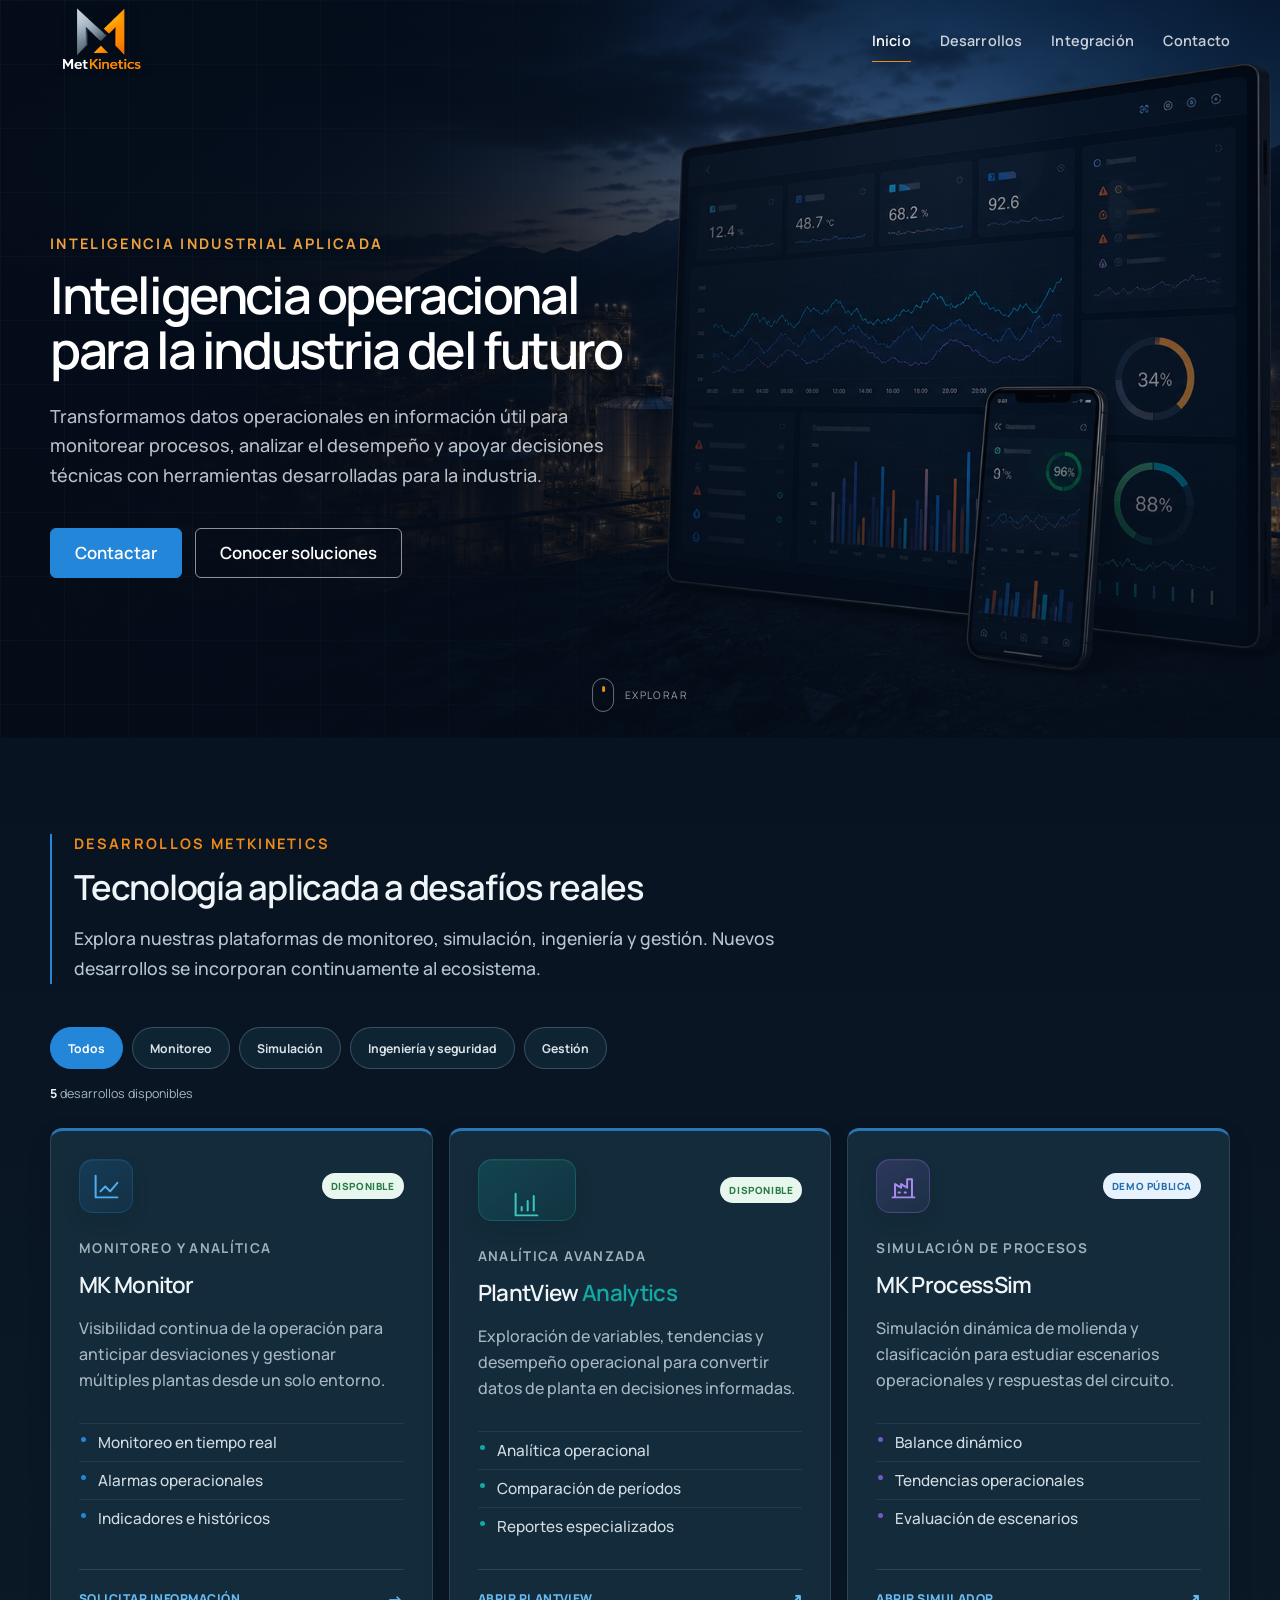
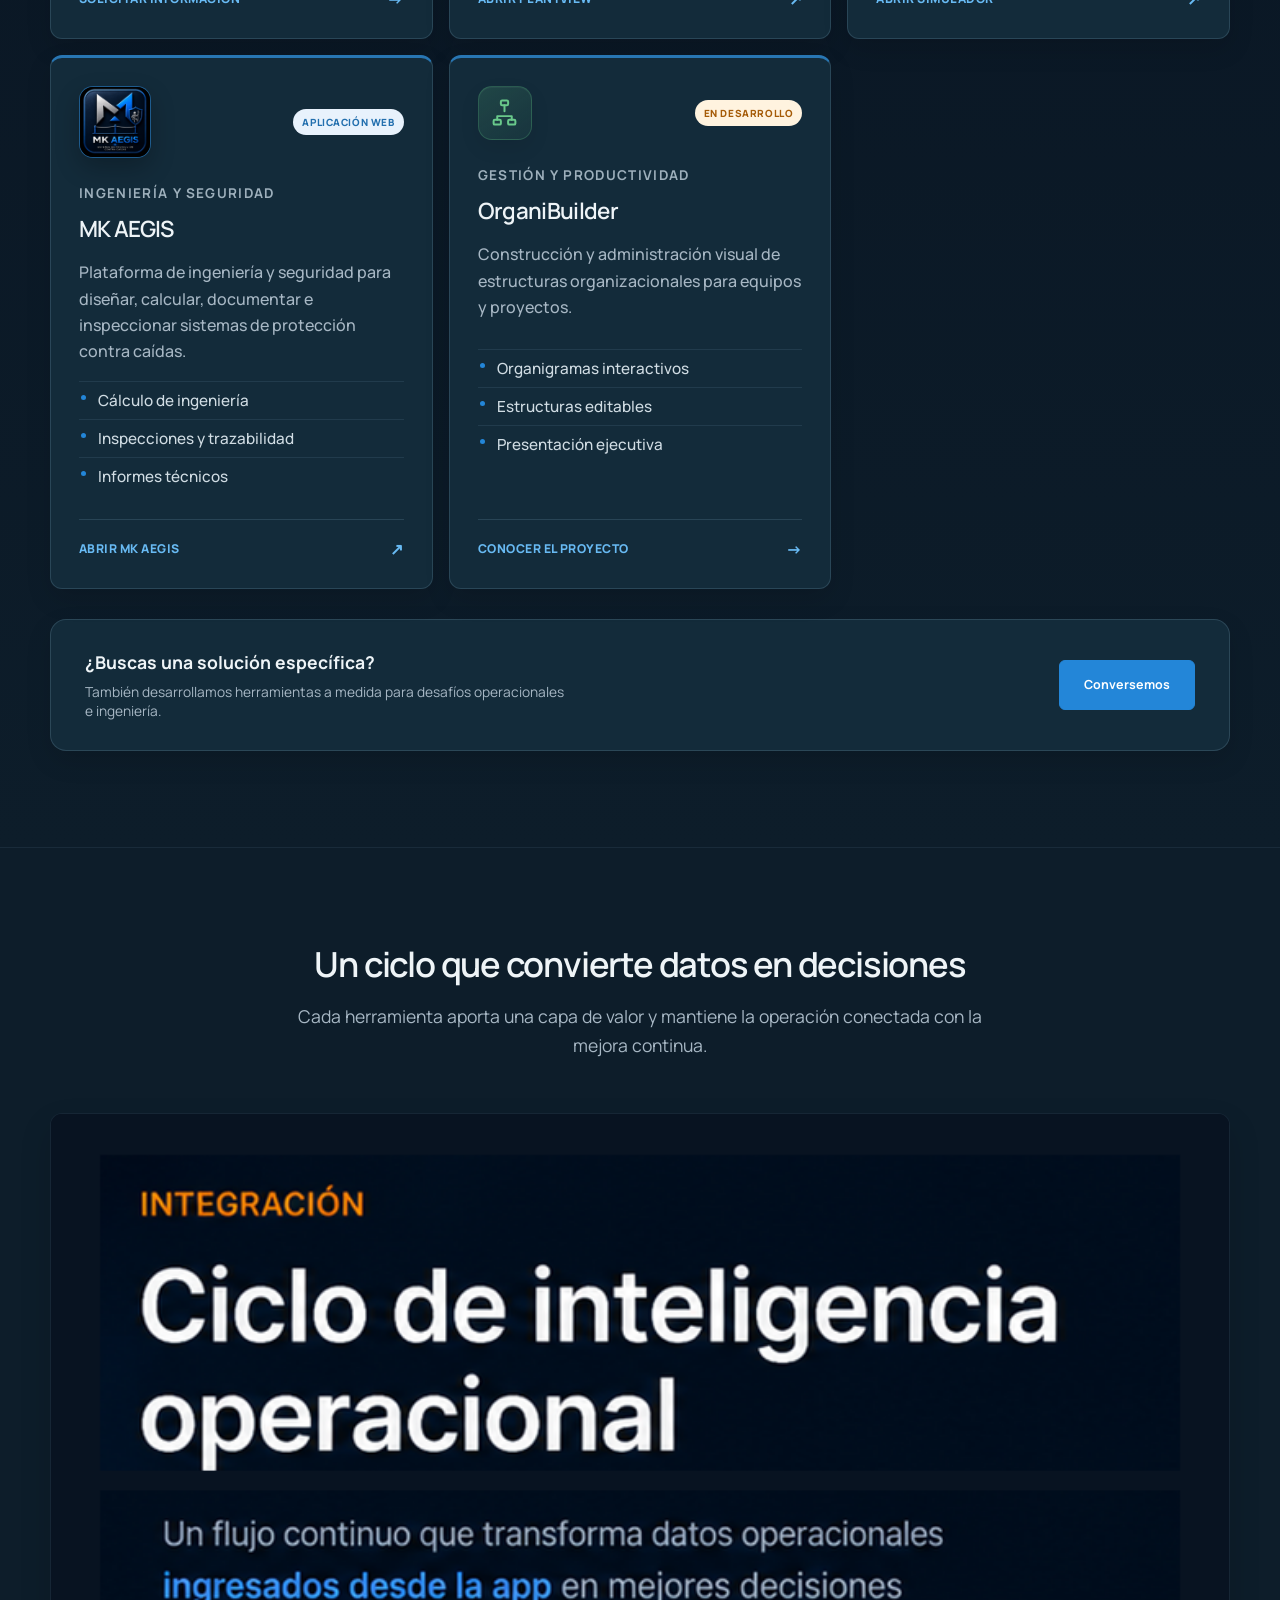
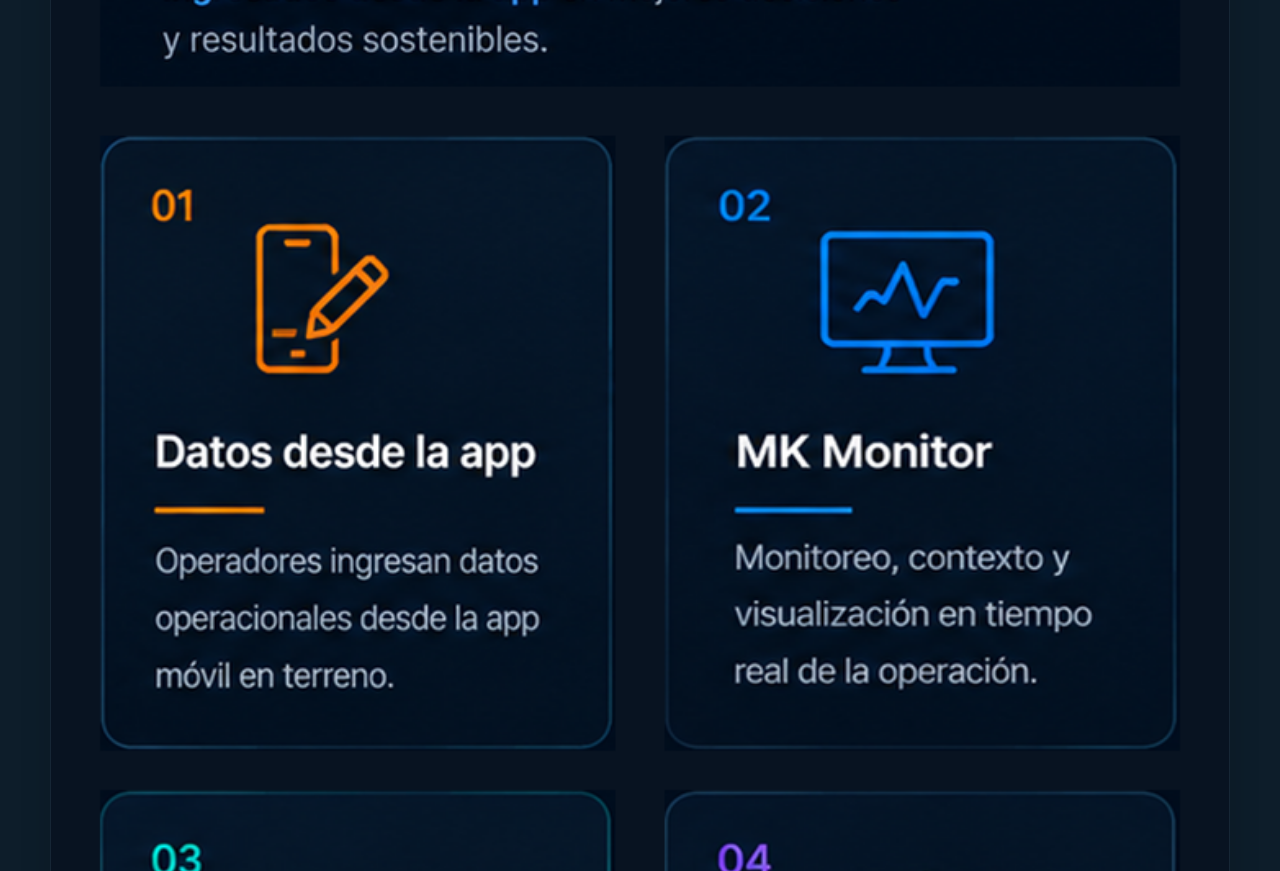
==== commit 37c18d0a: "Usar logotipo de MK AEGIS en catálogo" ====
--- a/index.html
+++ b/index.html
@@ -8,7 +8,7 @@
   <title>MetKinetics | Inteligencia operacional para la industria</title>
   <link rel="icon" href="data:,">
   <link rel="preload" href="assets/industrial-hero.jpg" as="image" fetchpriority="high">
-  <link rel="stylesheet" href="css/corporativo.css?v=20260816-2">
+  <link rel="stylesheet" href="css/corporativo.css?v=20260816-3">
   <script src="js/corporativo.js?v=20260722-2" defer></script>
 </head>
 <body>
@@ -84,7 +84,7 @@
             <a class="product-link" href="https://metkinetics.cl/MK_ProcessSim/" target="_blank" rel="noopener noreferrer">Abrir simulador <span aria-hidden="true">↗</span></a>
           </article>
           <article class="solution-card product-card reveal" data-category="ingenieria">
-            <div class="product-topline"><span class="product-mark safety" aria-hidden="true"><svg viewBox="0 0 24 24"><path d="M20 13c0 5-3.5 7.5-8 9-4.5-1.5-8-4-8-9V5l8-3 8 3v8Z"/><path d="m9 12 2 2 4-4"/></svg></span><span class="product-status demo">Aplicación web</span></div>
+            <div class="product-topline"><span class="product-mark safety aegis-logo-mark" aria-hidden="true"><img src="assets/mk-aegis-card-icon.png" alt=""></span><span class="product-status demo">Aplicación web</span></div>
             <p class="card-number">Ingeniería y seguridad</p><h3>MK AEGIS</h3>
             <p>Plataforma de ingeniería y seguridad para diseñar, calcular, documentar e inspeccionar sistemas de protección contra caídas.</p>
             <ul><li>Cálculo de ingeniería</li><li>Inspecciones y trazabilidad</li><li>Informes técnicos</li></ul>
--- a/css/corporativo.css
+++ b/css/corporativo.css
@@ -390,6 +390,8 @@
 .product-mark.analytics{border-color:rgba(17,169,162,.28);background:linear-gradient(145deg,rgba(17,169,162,.2),rgba(17,169,162,.07));color:#3bc7c0}
 .product-mark.simulation{border-color:rgba(150,109,232,.3);background:linear-gradient(145deg,rgba(150,109,232,.2),rgba(150,109,232,.07));color:#aa8af0}
 .product-mark.safety{border-color:rgba(242,140,24,.3);background:linear-gradient(145deg,rgba(242,140,24,.2),rgba(242,140,24,.07));color:#ffae4f}
+.product-mark.aegis-logo-mark{width:72px;height:72px;overflow:hidden;padding:0;border-color:rgba(50,151,231,.55);background:#07111f;box-shadow:0 10px 24px rgba(0,0,0,.24)}
+.product-mark.aegis-logo-mark img{display:block;width:100%;height:100%;object-fit:cover}
 .product-mark.management{border-color:rgba(88,181,122,.28);background:linear-gradient(145deg,rgba(88,181,122,.2),rgba(88,181,122,.07));color:#69c98b}
 .product-status{padding:6px 9px;border-radius:999px;background:#edf2f5;color:#596b78;font-size:.62rem;font-weight:800;letter-spacing:.06em;text-transform:uppercase}
 .product-status.available{background:#e7f7ed;color:#277b45}
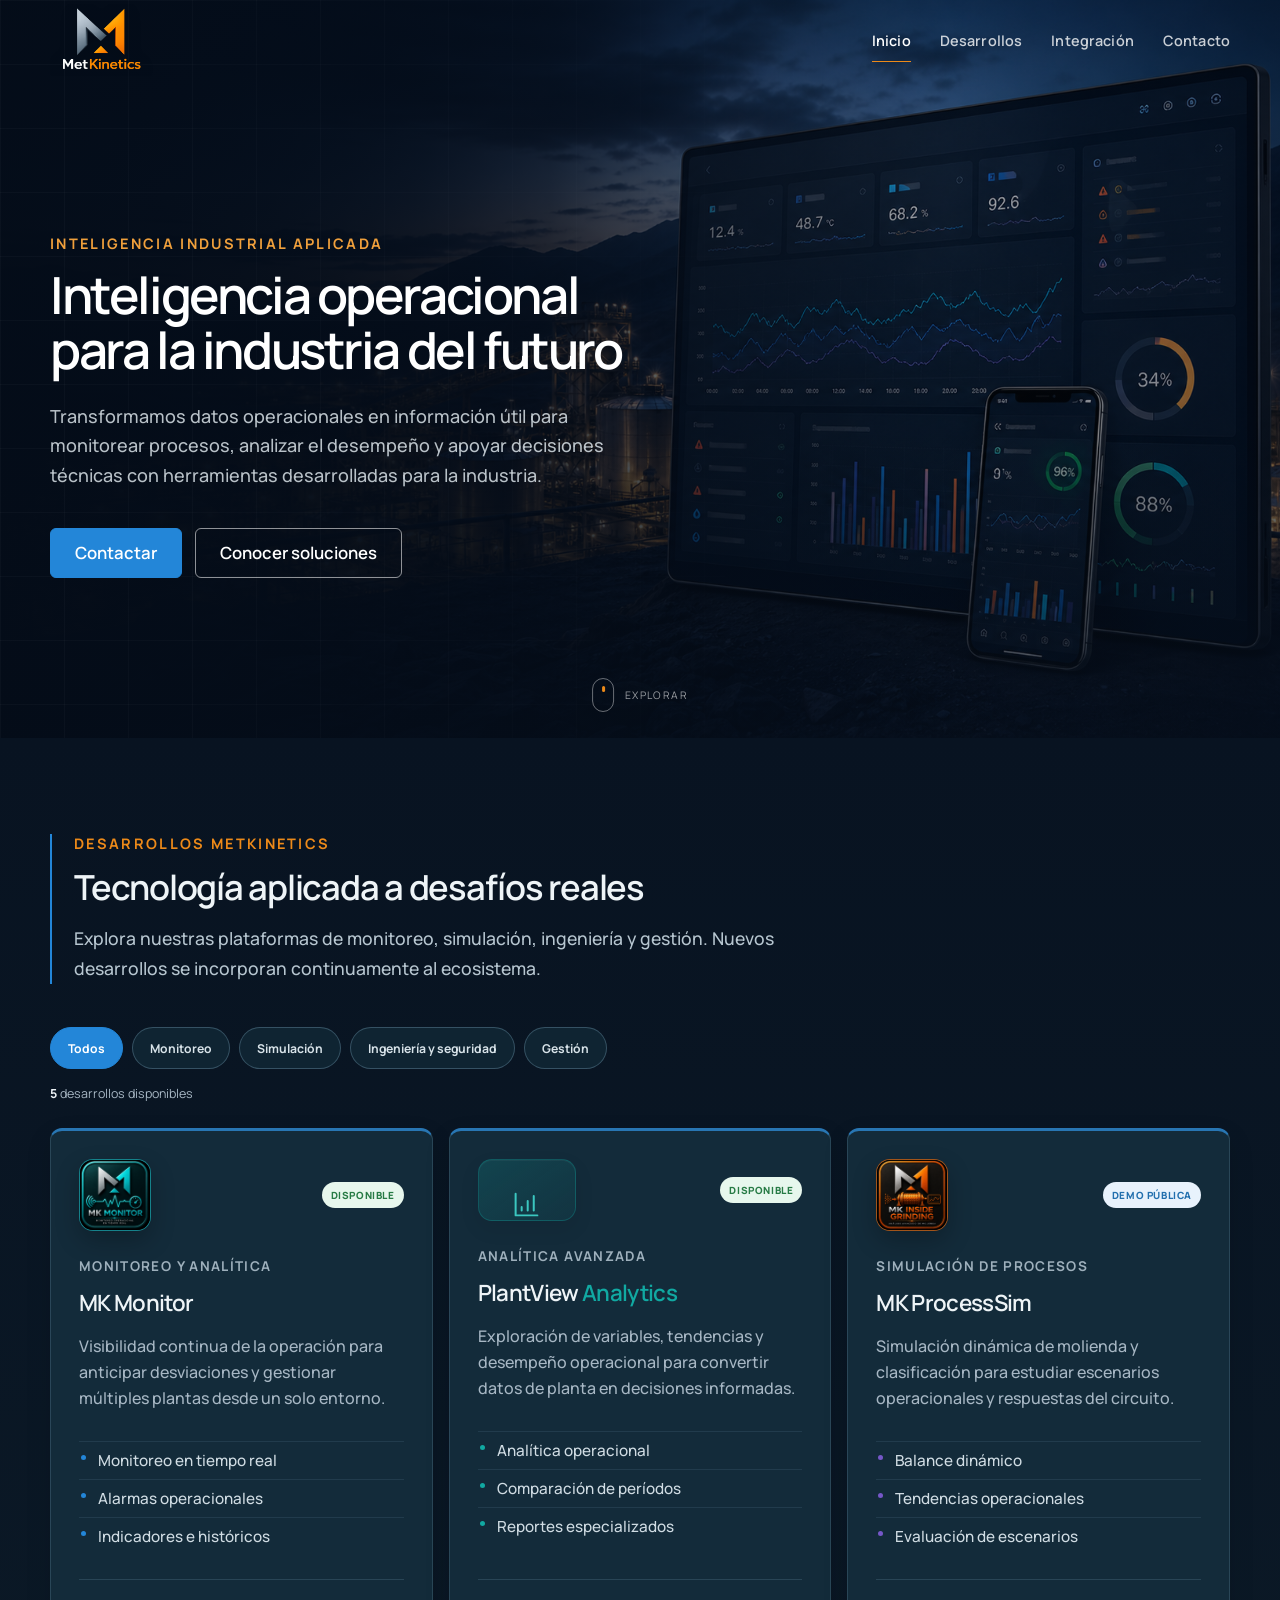
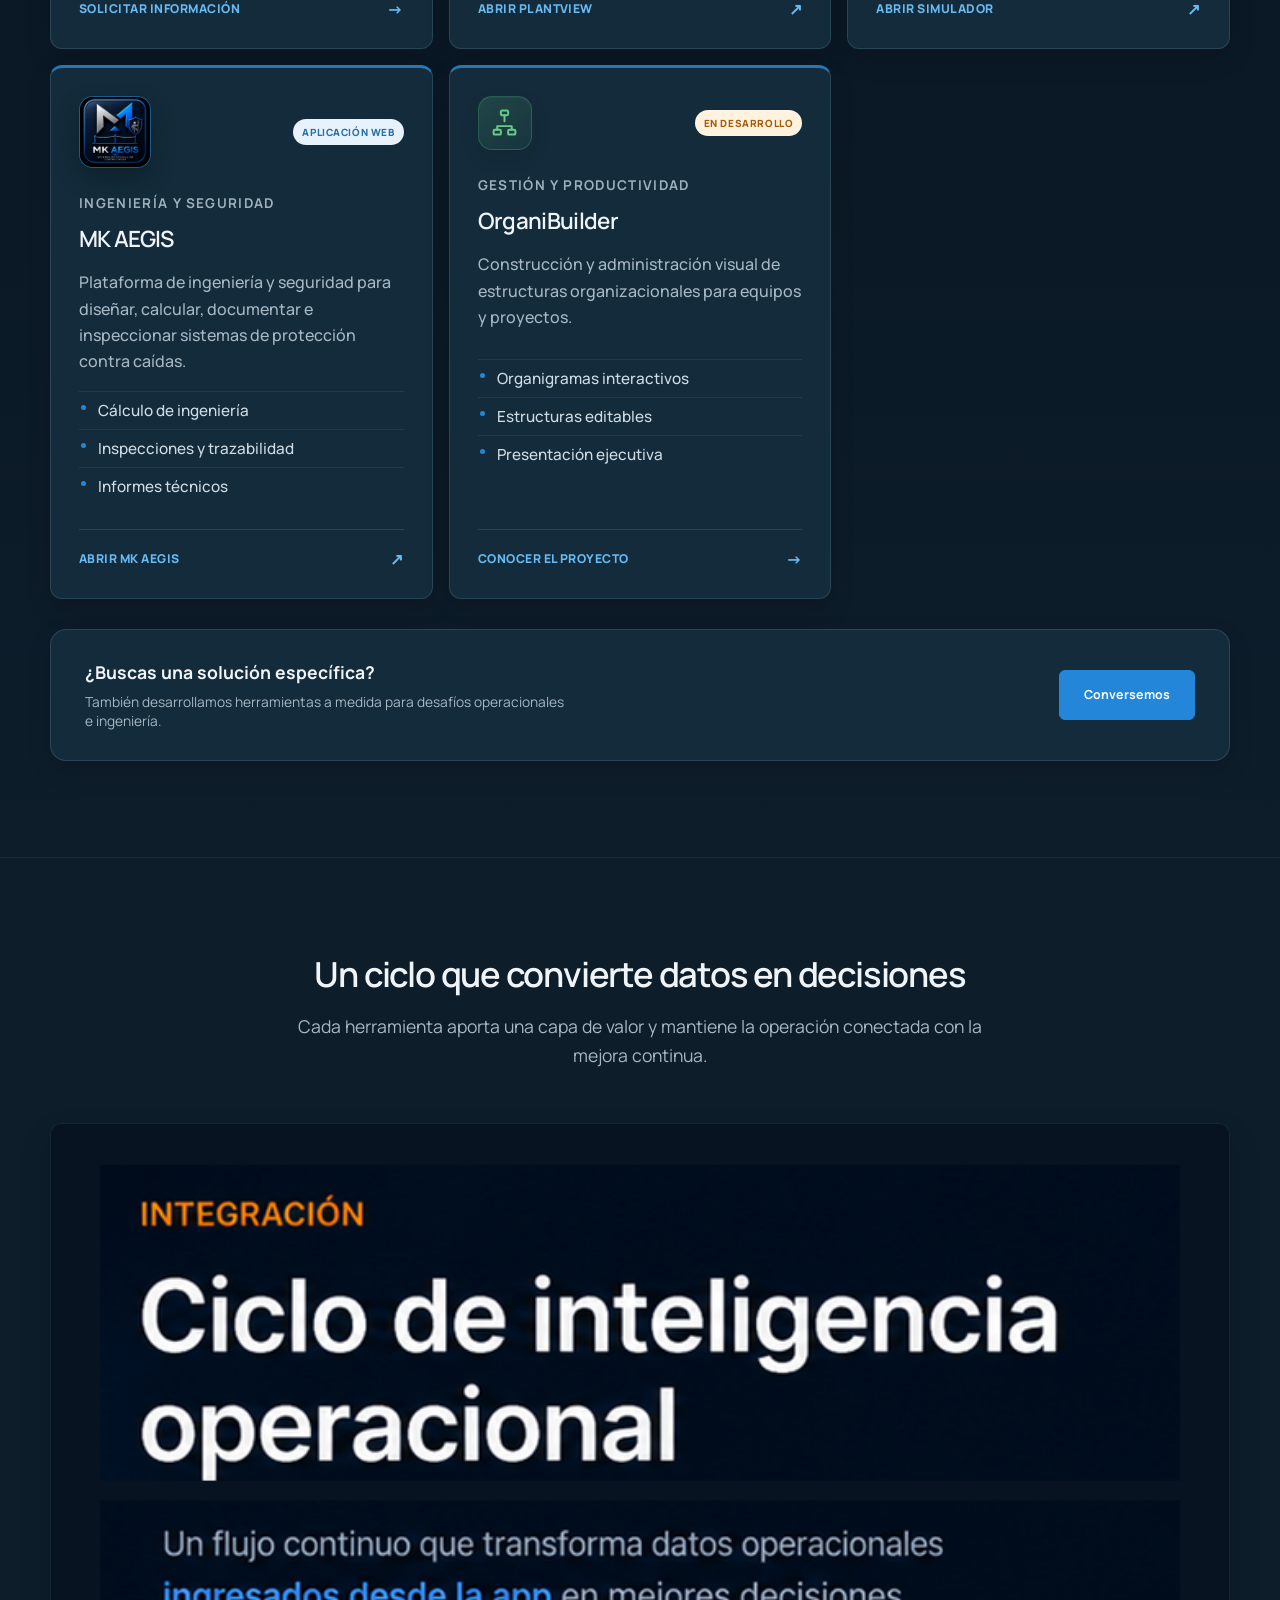
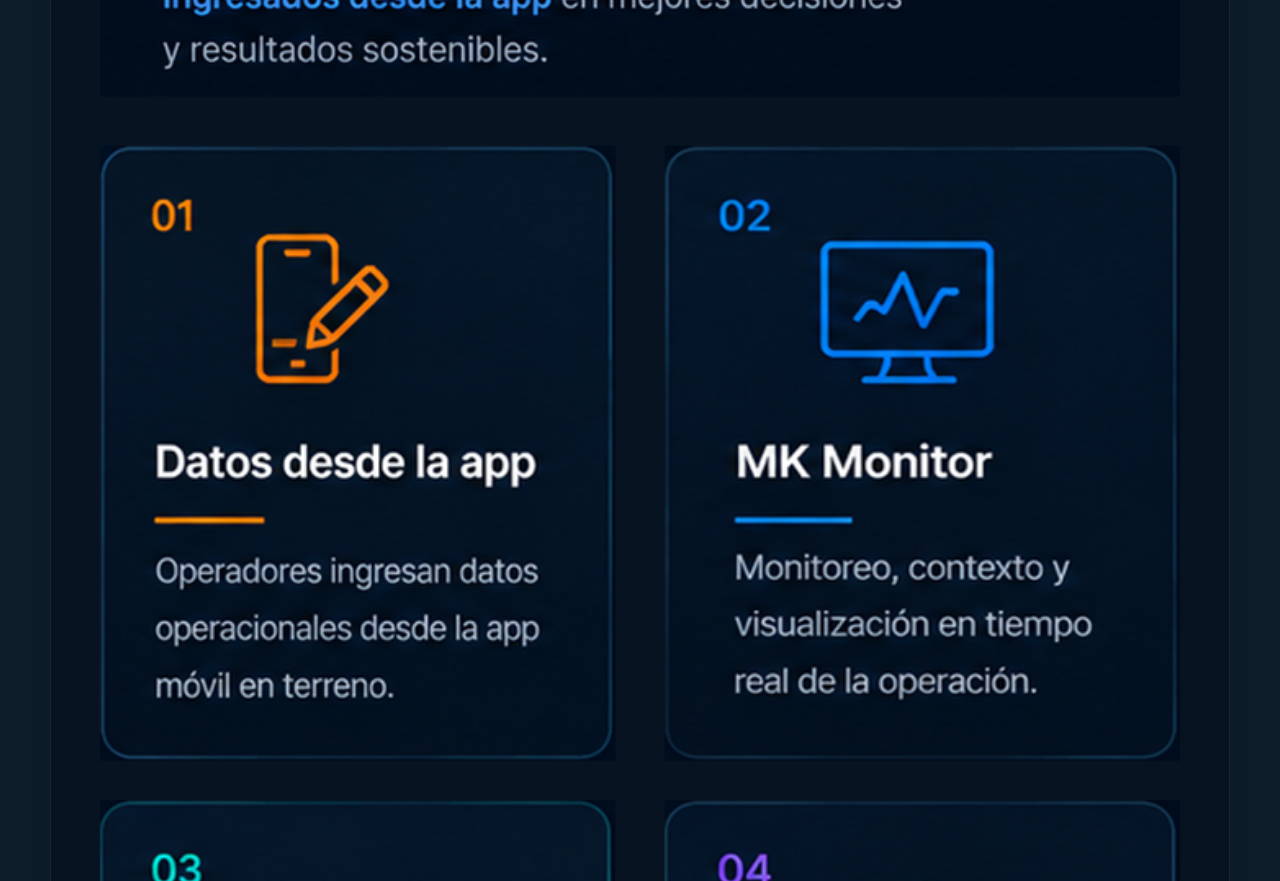
==== commit 06561ecf: "Agregar logotipos de Monitor y molienda" ====
--- a/index.html
+++ b/index.html
@@ -8,7 +8,7 @@
   <title>MetKinetics | Inteligencia operacional para la industria</title>
   <link rel="icon" href="data:,">
   <link rel="preload" href="assets/industrial-hero.jpg" as="image" fetchpriority="high">
-  <link rel="stylesheet" href="css/corporativo.css?v=20260816-3">
+  <link rel="stylesheet" href="css/corporativo.css?v=20260816-4">
   <script src="js/corporativo.js?v=20260722-2" defer></script>
 </head>
 <body>
@@ -63,7 +63,7 @@
         <p class="catalog-count" aria-live="polite"><strong data-result-count>5</strong> desarrollos disponibles</p>
         <div class="solutions-grid catalog-grid" data-catalog>
           <article class="solution-card product-card reveal" data-category="monitoreo">
-            <div class="product-topline"><span class="product-mark" aria-hidden="true"><svg viewBox="0 0 24 24"><path d="M3 3v18h18"/><path d="m7 16 4-4 4 4 6-7"/></svg></span><span class="product-status available">Disponible</span></div>
+            <div class="product-topline"><span class="product-mark product-logo-mark monitor-logo-mark" aria-hidden="true"><img src="assets/mk-monitor-card-icon.png" alt=""></span><span class="product-status available">Disponible</span></div>
             <p class="card-number">Monitoreo y analítica</p><h3>MK Monitor</h3>
             <p>Visibilidad continua de la operación para anticipar desviaciones y gestionar múltiples plantas desde un solo entorno.</p>
             <ul><li>Monitoreo en tiempo real</li><li>Alarmas operacionales</li><li>Indicadores e históricos</li></ul>
@@ -77,14 +77,14 @@
             <a class="product-link" href="https://metkinetics.cl/MKPV_DASHBOARD/" target="_blank" rel="noopener noreferrer">Abrir PlantView <span aria-hidden="true">↗</span></a>
           </article>
           <article class="solution-card product-card reveal" data-category="simulacion">
-            <div class="product-topline"><span class="product-mark simulation" aria-hidden="true"><svg viewBox="0 0 24 24"><path d="M3 21h18M5 21V10l5 3v-3l5 3V6h4v15"/><path d="M8 17h1M13 17h1"/></svg></span><span class="product-status demo">Demo pública</span></div>
+            <div class="product-topline"><span class="product-mark product-logo-mark grinding-logo-mark" aria-hidden="true"><img src="assets/mk-grinding-card-icon.png" alt=""></span><span class="product-status demo">Demo pública</span></div>
             <p class="card-number">Simulación de procesos</p><h3>MK ProcessSim</h3>
             <p>Simulación dinámica de molienda y clasificación para estudiar escenarios operacionales y respuestas del circuito.</p>
             <ul><li>Balance dinámico</li><li>Tendencias operacionales</li><li>Evaluación de escenarios</li></ul>
             <a class="product-link" href="https://metkinetics.cl/MK_ProcessSim/" target="_blank" rel="noopener noreferrer">Abrir simulador <span aria-hidden="true">↗</span></a>
           </article>
           <article class="solution-card product-card reveal" data-category="ingenieria">
-            <div class="product-topline"><span class="product-mark safety aegis-logo-mark" aria-hidden="true"><img src="assets/mk-aegis-card-icon.png" alt=""></span><span class="product-status demo">Aplicación web</span></div>
+            <div class="product-topline"><span class="product-mark product-logo-mark aegis-logo-mark" aria-hidden="true"><img src="assets/mk-aegis-card-icon.png" alt=""></span><span class="product-status demo">Aplicación web</span></div>
             <p class="card-number">Ingeniería y seguridad</p><h3>MK AEGIS</h3>
             <p>Plataforma de ingeniería y seguridad para diseñar, calcular, documentar e inspeccionar sistemas de protección contra caídas.</p>
             <ul><li>Cálculo de ingeniería</li><li>Inspecciones y trazabilidad</li><li>Informes técnicos</li></ul>
--- a/css/corporativo.css
+++ b/css/corporativo.css
@@ -390,8 +390,11 @@
 .product-mark.analytics{border-color:rgba(17,169,162,.28);background:linear-gradient(145deg,rgba(17,169,162,.2),rgba(17,169,162,.07));color:#3bc7c0}
 .product-mark.simulation{border-color:rgba(150,109,232,.3);background:linear-gradient(145deg,rgba(150,109,232,.2),rgba(150,109,232,.07));color:#aa8af0}
 .product-mark.safety{border-color:rgba(242,140,24,.3);background:linear-gradient(145deg,rgba(242,140,24,.2),rgba(242,140,24,.07));color:#ffae4f}
-.product-mark.aegis-logo-mark{width:72px;height:72px;overflow:hidden;padding:0;border-color:rgba(50,151,231,.55);background:#07111f;box-shadow:0 10px 24px rgba(0,0,0,.24)}
-.product-mark.aegis-logo-mark img{display:block;width:100%;height:100%;object-fit:cover}
+.product-mark.product-logo-mark{width:72px;height:72px;overflow:hidden;padding:0;background:#07111f;box-shadow:0 10px 24px rgba(0,0,0,.24)}
+.product-mark.product-logo-mark img{display:block;width:100%;height:100%;object-fit:cover}
+.product-mark.monitor-logo-mark{border-color:rgba(32,210,216,.58)}
+.product-mark.grinding-logo-mark{border-color:rgba(255,127,24,.62)}
+.product-mark.aegis-logo-mark{border-color:rgba(50,151,231,.55)}
 .product-mark.management{border-color:rgba(88,181,122,.28);background:linear-gradient(145deg,rgba(88,181,122,.2),rgba(88,181,122,.07));color:#69c98b}
 .product-status{padding:6px 9px;border-radius:999px;background:#edf2f5;color:#596b78;font-size:.62rem;font-weight:800;letter-spacing:.06em;text-transform:uppercase}
 .product-status.available{background:#e7f7ed;color:#277b45}
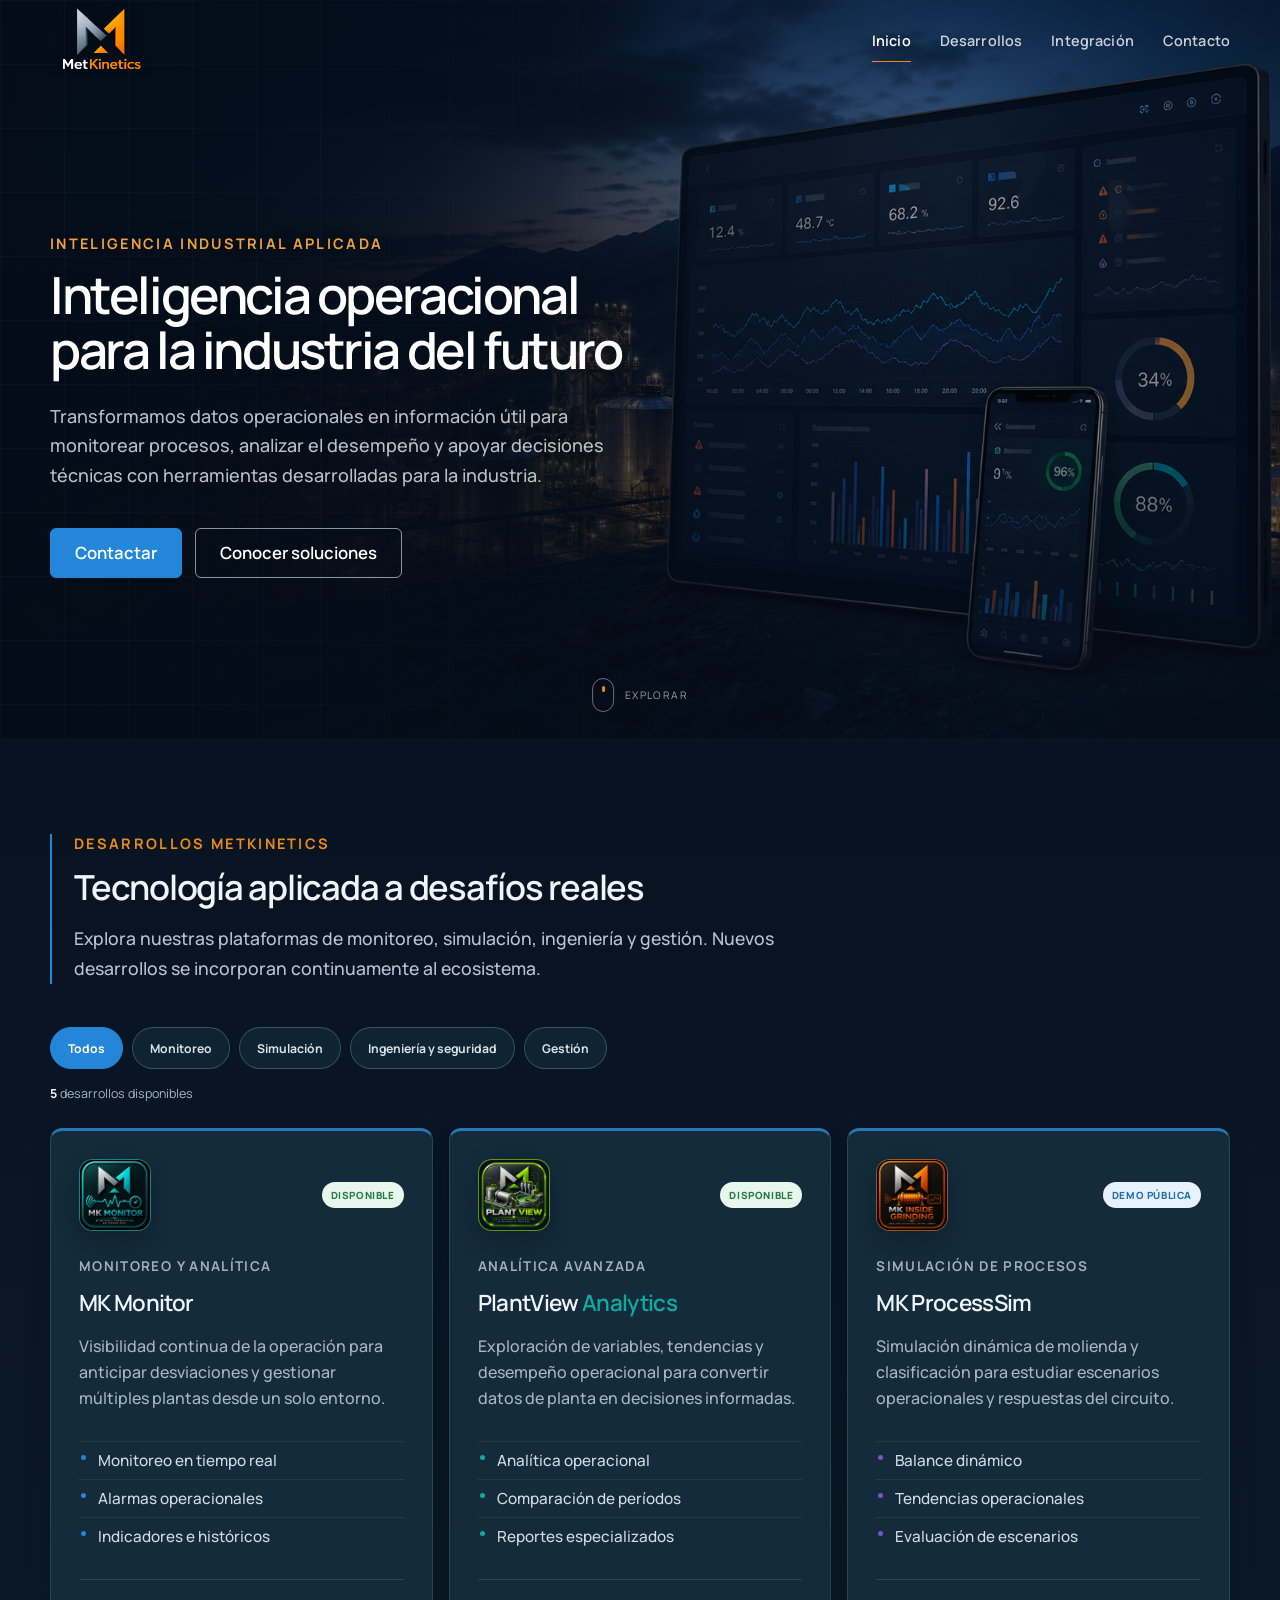
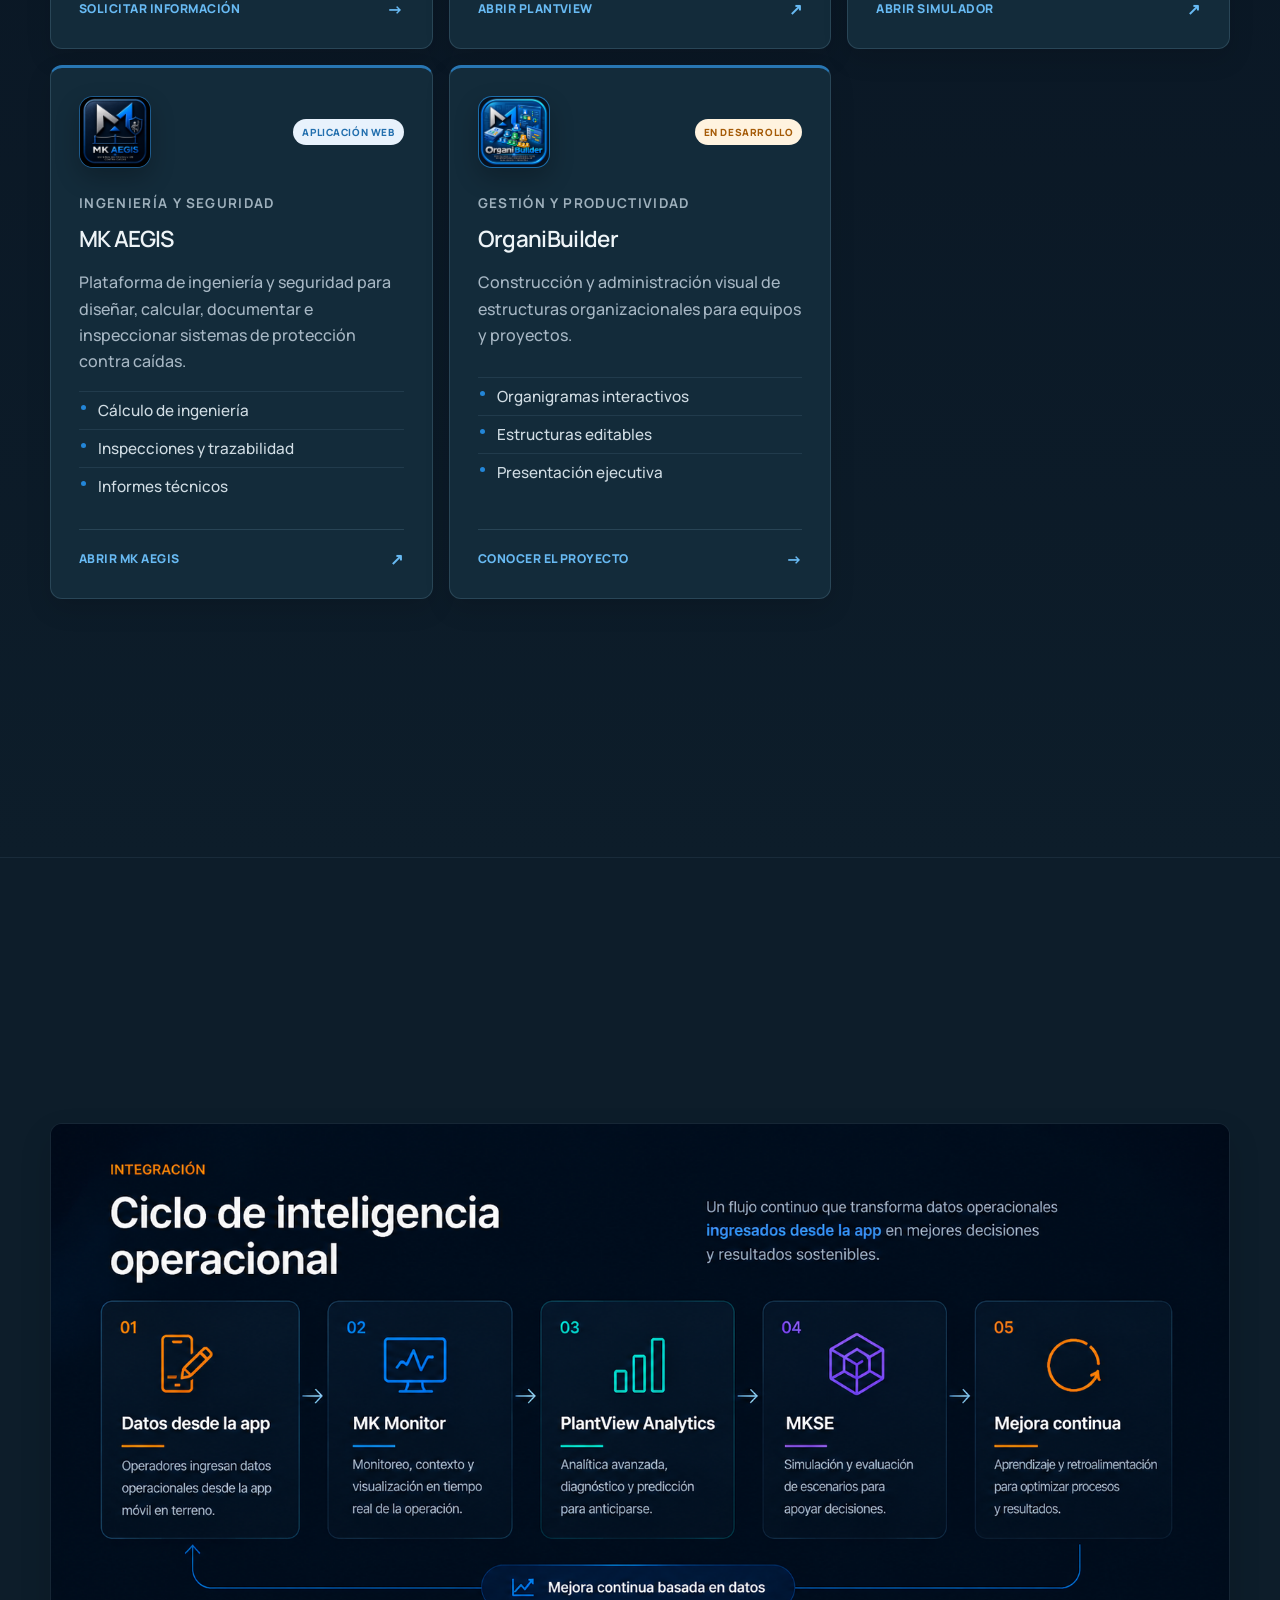
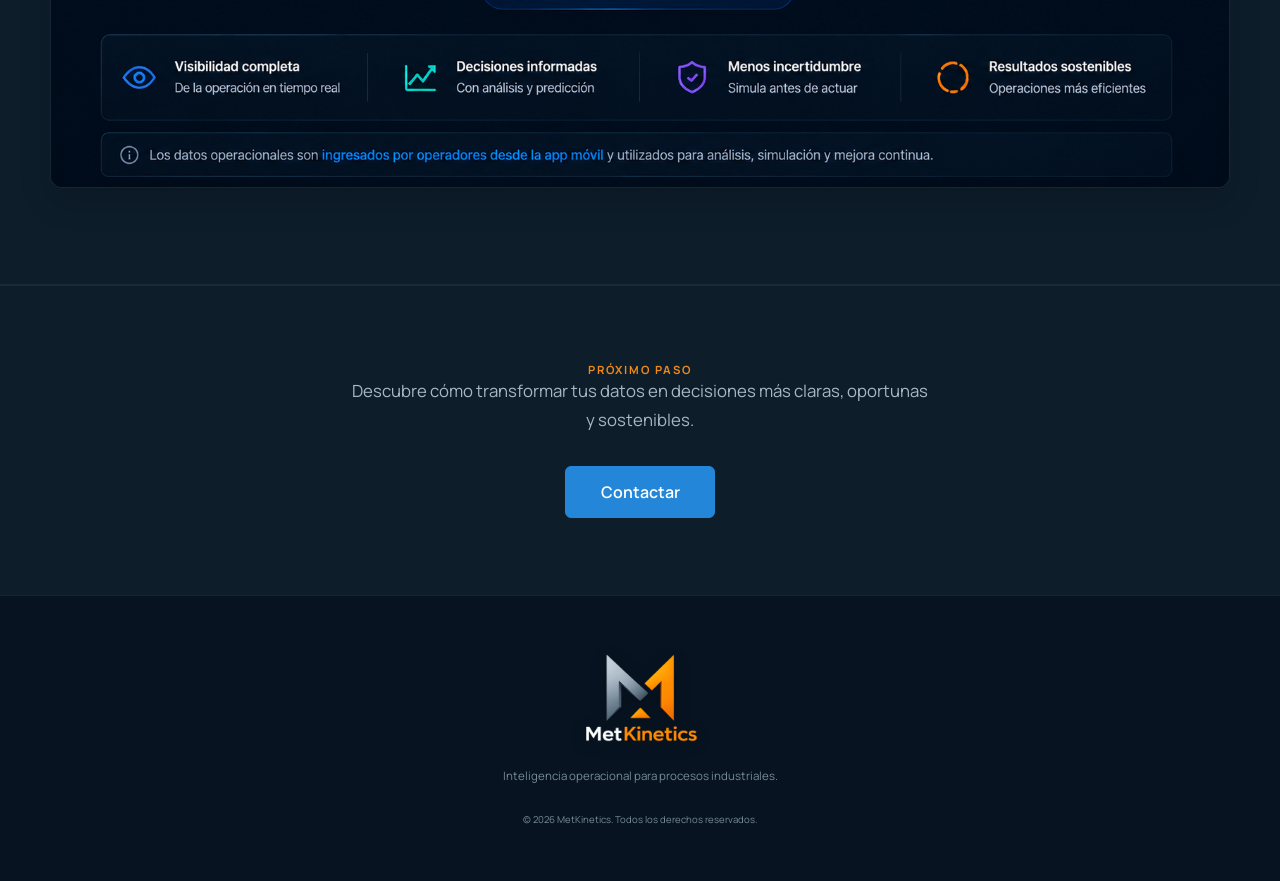
==== commit f72836c3: "Completar logotipos del catálogo" ====
--- a/index.html
+++ b/index.html
@@ -8,7 +8,7 @@
   <title>MetKinetics | Inteligencia operacional para la industria</title>
   <link rel="icon" href="data:,">
   <link rel="preload" href="assets/industrial-hero.jpg" as="image" fetchpriority="high">
-  <link rel="stylesheet" href="css/corporativo.css?v=20260816-4">
+  <link rel="stylesheet" href="css/corporativo.css?v=20260816-5">
   <script src="js/corporativo.js?v=20260722-2" defer></script>
 </head>
 <body>
@@ -70,7 +70,7 @@
             <a class="product-link" href="mailto:contacto@metkinetics.cl?subject=Consulta%20sobre%20MK%20Monitor">Solicitar información <span aria-hidden="true">→</span></a>
           </article>
           <article class="solution-card product-card reveal" data-category="monitoreo">
-            <div class="product-topline"><span class="product-mark analytics" aria-hidden="true"><svg viewBox="0 0 24 24"><path d="M3 3v18h18"/><path d="M8 17v-3M13 17V9M18 17V5"/></svg></span><span class="product-status available">Disponible</span></div>
+            <div class="product-topline"><span class="product-mark product-logo-mark plantview-logo-mark" aria-hidden="true"><img src="assets/plantview-card-icon.png" alt=""></span><span class="product-status available">Disponible</span></div>
             <p class="card-number">Analítica avanzada</p><h3>PlantView <span>Analytics</span></h3>
             <p>Exploración de variables, tendencias y desempeño operacional para convertir datos de planta en decisiones informadas.</p>
             <ul><li>Analítica operacional</li><li>Comparación de períodos</li><li>Reportes especializados</li></ul>
@@ -91,7 +91,7 @@
             <a class="product-link" href="https://metkinetics.cl/MK_AEGIS_PORTABLE/" target="_blank" rel="noopener noreferrer">Abrir MK AEGIS <span aria-hidden="true">↗</span></a>
           </article>
           <article class="solution-card product-card reveal" data-category="gestion">
-            <div class="product-topline"><span class="product-mark management" aria-hidden="true"><svg viewBox="0 0 24 24"><rect x="9" y="2" width="6" height="4" rx="1"/><rect x="3" y="18" width="6" height="4" rx="1"/><rect x="15" y="18" width="6" height="4" rx="1"/><path d="M12 6v5M6 18v-3h12v3"/></svg></span><span class="product-status development">En desarrollo</span></div>
+            <div class="product-topline"><span class="product-mark product-logo-mark organibuilder-logo-mark" aria-hidden="true"><img src="assets/organibuilder-card-icon.png" alt=""></span><span class="product-status development">En desarrollo</span></div>
             <p class="card-number">Gestión y productividad</p><h3>OrganiBuilder</h3>
             <p>Construcción y administración visual de estructuras organizacionales para equipos y proyectos.</p>
             <ul><li>Organigramas interactivos</li><li>Estructuras editables</li><li>Presentación ejecutiva</li></ul>
--- a/css/corporativo.css
+++ b/css/corporativo.css
@@ -395,6 +395,8 @@
 .product-mark.monitor-logo-mark{border-color:rgba(32,210,216,.58)}
 .product-mark.grinding-logo-mark{border-color:rgba(255,127,24,.62)}
 .product-mark.aegis-logo-mark{border-color:rgba(50,151,231,.55)}
+.product-mark.plantview-logo-mark{border-color:rgba(151,231,0,.62)}
+.product-mark.organibuilder-logo-mark{border-color:rgba(41,166,255,.62)}
 .product-mark.management{border-color:rgba(88,181,122,.28);background:linear-gradient(145deg,rgba(88,181,122,.2),rgba(88,181,122,.07));color:#69c98b}
 .product-status{padding:6px 9px;border-radius:999px;background:#edf2f5;color:#596b78;font-size:.62rem;font-weight:800;letter-spacing:.06em;text-transform:uppercase}
 .product-status.available{background:#e7f7ed;color:#277b45}
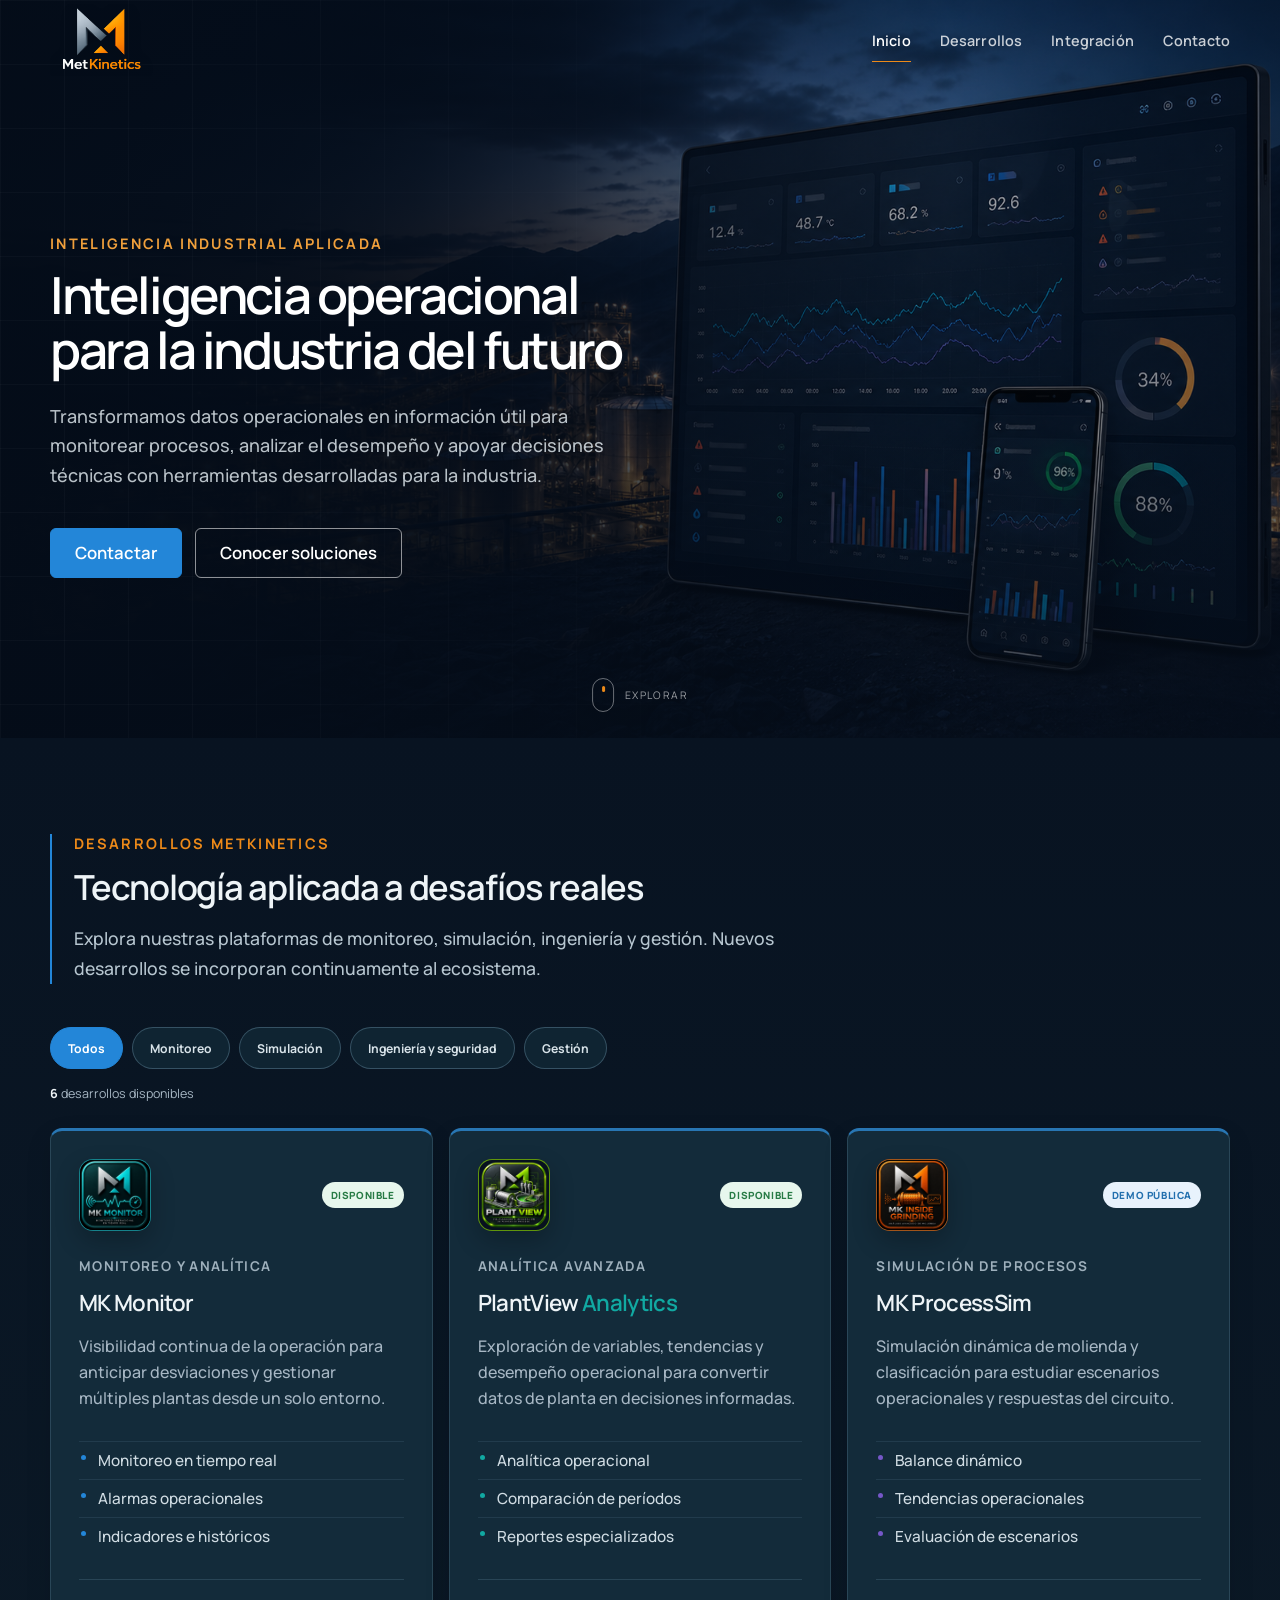
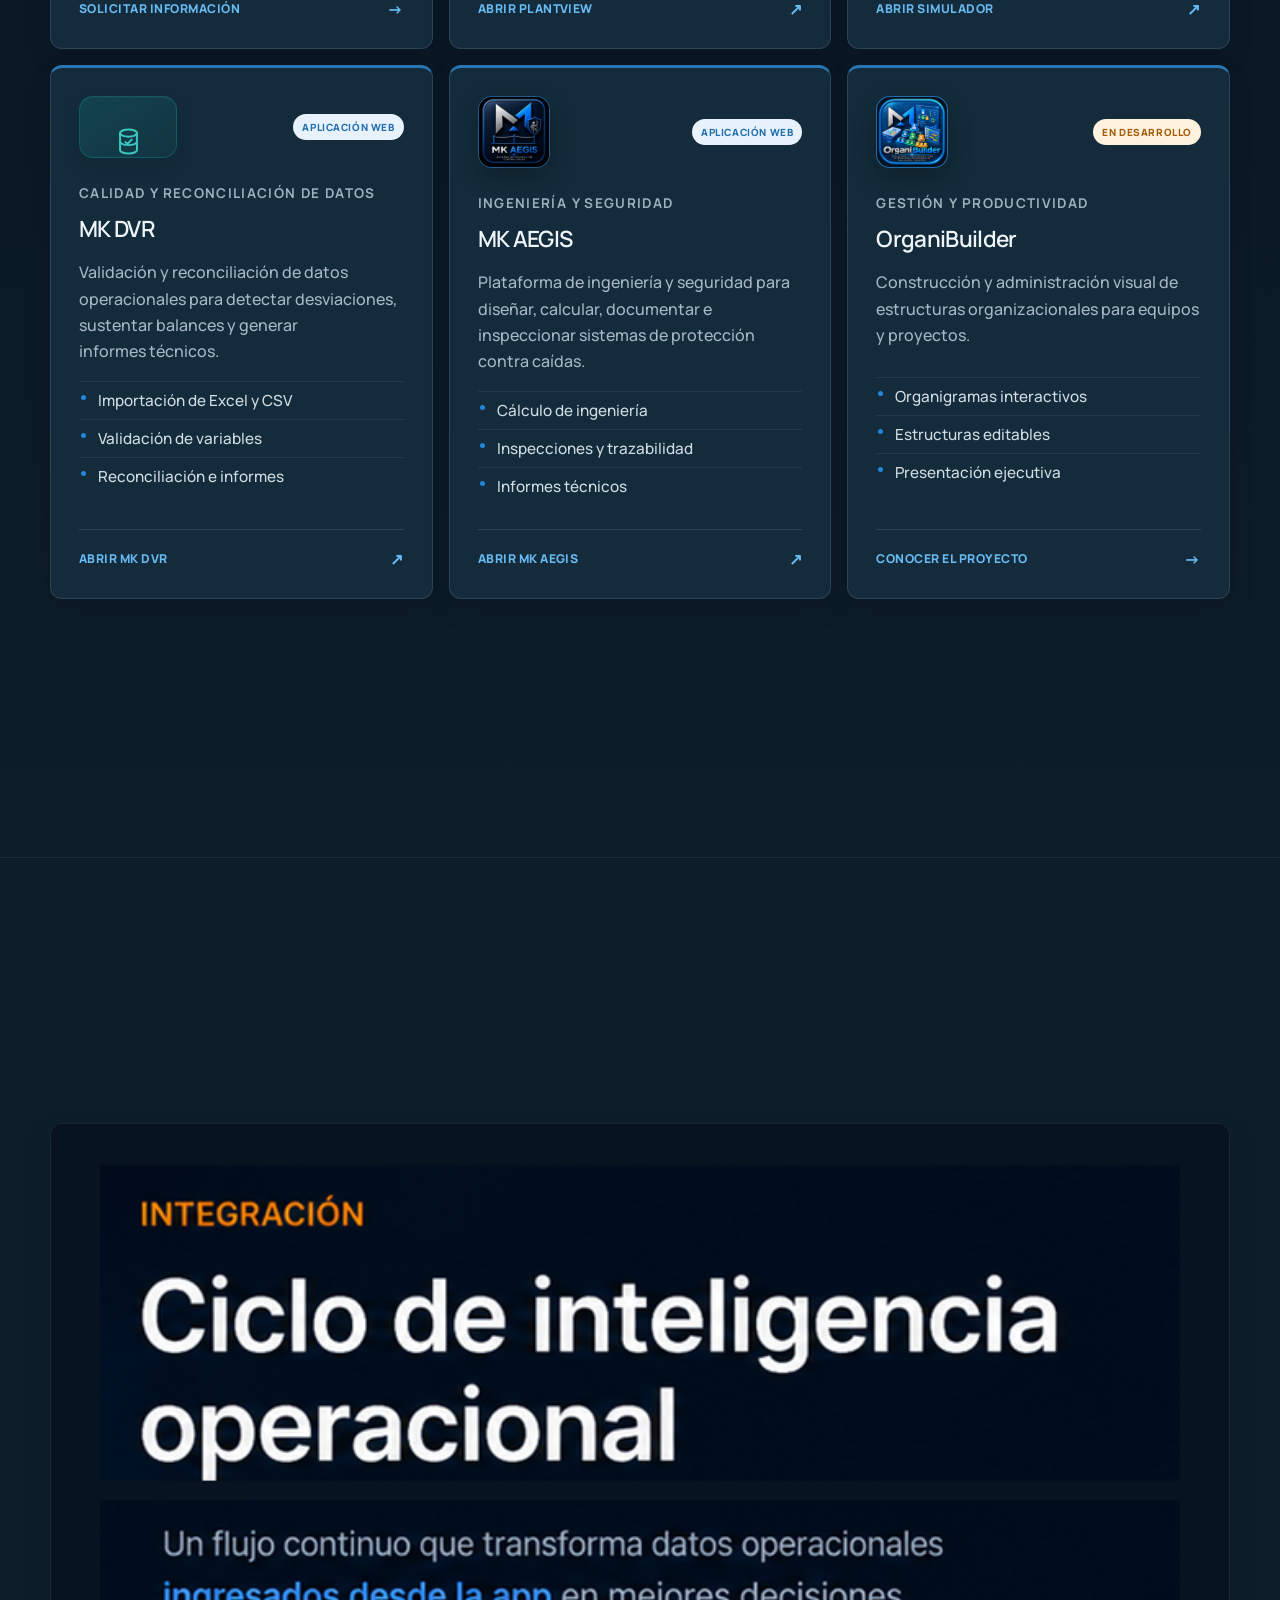
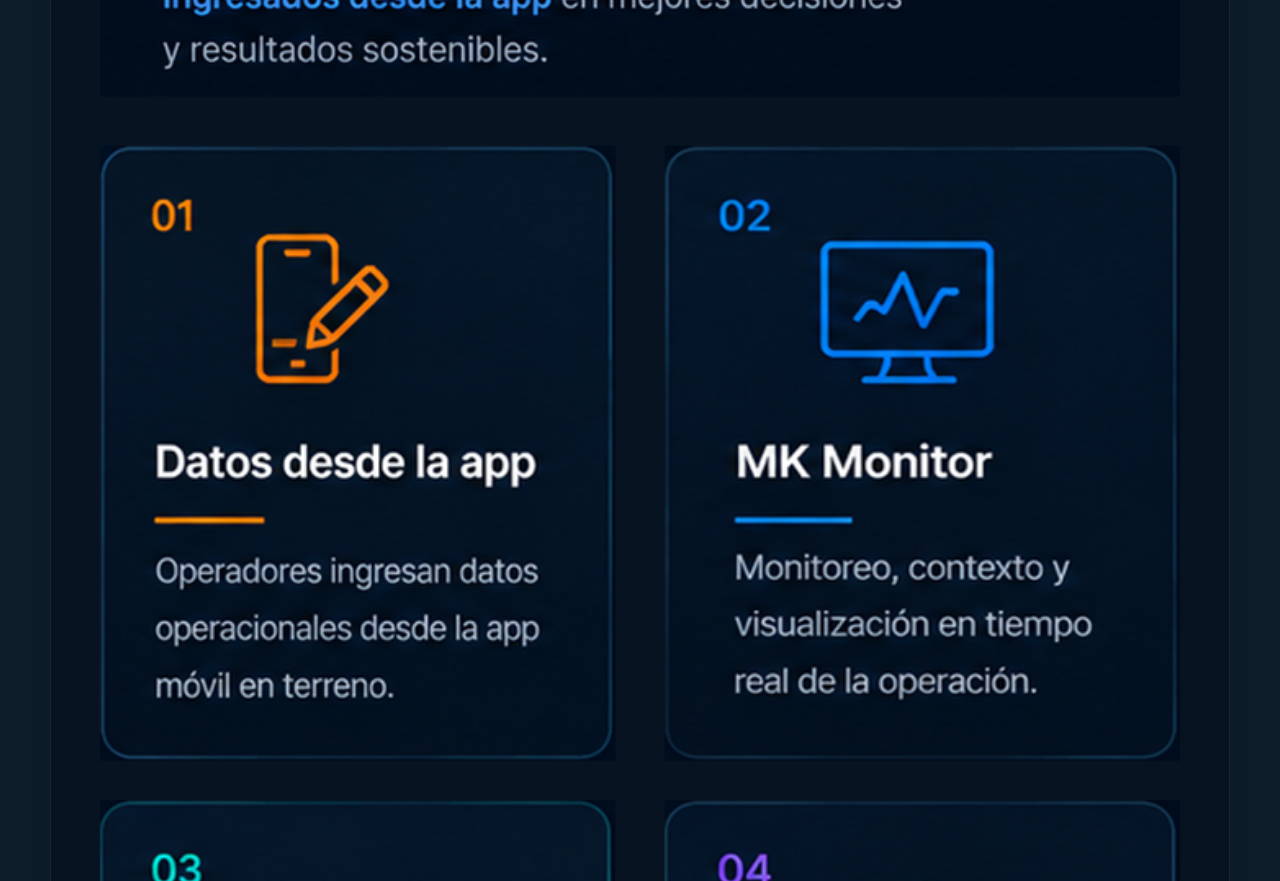
==== commit f59d56b8: "Add MK DVR to product catalog" ====
--- a/index.html
+++ b/index.html
@@ -60,7 +60,7 @@
           <button class="catalog-filter" type="button" data-filter="ingenieria" aria-pressed="false">Ingeniería y seguridad</button>
           <button class="catalog-filter" type="button" data-filter="gestion" aria-pressed="false">Gestión</button>
         </div>
-        <p class="catalog-count" aria-live="polite"><strong data-result-count>5</strong> desarrollos disponibles</p>
+        <p class="catalog-count" aria-live="polite"><strong data-result-count>6</strong> desarrollos disponibles</p>
         <div class="solutions-grid catalog-grid" data-catalog>
           <article class="solution-card product-card reveal" data-category="monitoreo">
             <div class="product-topline"><span class="product-mark product-logo-mark monitor-logo-mark" aria-hidden="true"><img src="assets/mk-monitor-card-icon.png" alt=""></span><span class="product-status available">Disponible</span></div>
@@ -82,6 +82,13 @@
             <p>Simulación dinámica de molienda y clasificación para estudiar escenarios operacionales y respuestas del circuito.</p>
             <ul><li>Balance dinámico</li><li>Tendencias operacionales</li><li>Evaluación de escenarios</li></ul>
             <a class="product-link" href="https://metkinetics.cl/MK_ProcessSim/" target="_blank" rel="noopener noreferrer">Abrir simulador <span aria-hidden="true">↗</span></a>
+          </article>
+          <article class="solution-card product-card reveal" data-category="ingenieria">
+            <div class="product-topline"><span class="product-mark analytics" aria-hidden="true"><svg viewBox="0 0 24 24"><ellipse cx="12" cy="5" rx="7" ry="3"></ellipse><path d="M5 5v7c0 1.7 3.1 3 7 3s7-1.3 7-3V5M5 12v7c0 1.7 3.1 3 7 3s7-1.3 7-3v-7"></path><path d="m9.5 12.5 1.6 1.6 3.5-3.7"></path></svg></span><span class="product-status demo">Aplicación web</span></div>
+            <p class="card-number">Calidad y reconciliación de datos</p><h3>MK DVR</h3>
+            <p>Validación y reconciliación de datos operacionales para detectar desviaciones, sustentar balances y generar informes técnicos.</p>
+            <ul><li>Importación de Excel y CSV</li><li>Validación de variables</li><li>Reconciliación e informes</li></ul>
+            <a class="product-link" href="https://mk-dvr.onrender.com" target="_blank" rel="noopener noreferrer">Abrir MK DVR <span aria-hidden="true">↗</span></a>
           </article>
           <article class="solution-card product-card reveal" data-category="ingenieria">
             <div class="product-topline"><span class="product-mark product-logo-mark aegis-logo-mark" aria-hidden="true"><img src="assets/mk-aegis-card-icon.png" alt=""></span><span class="product-status demo">Aplicación web</span></div>
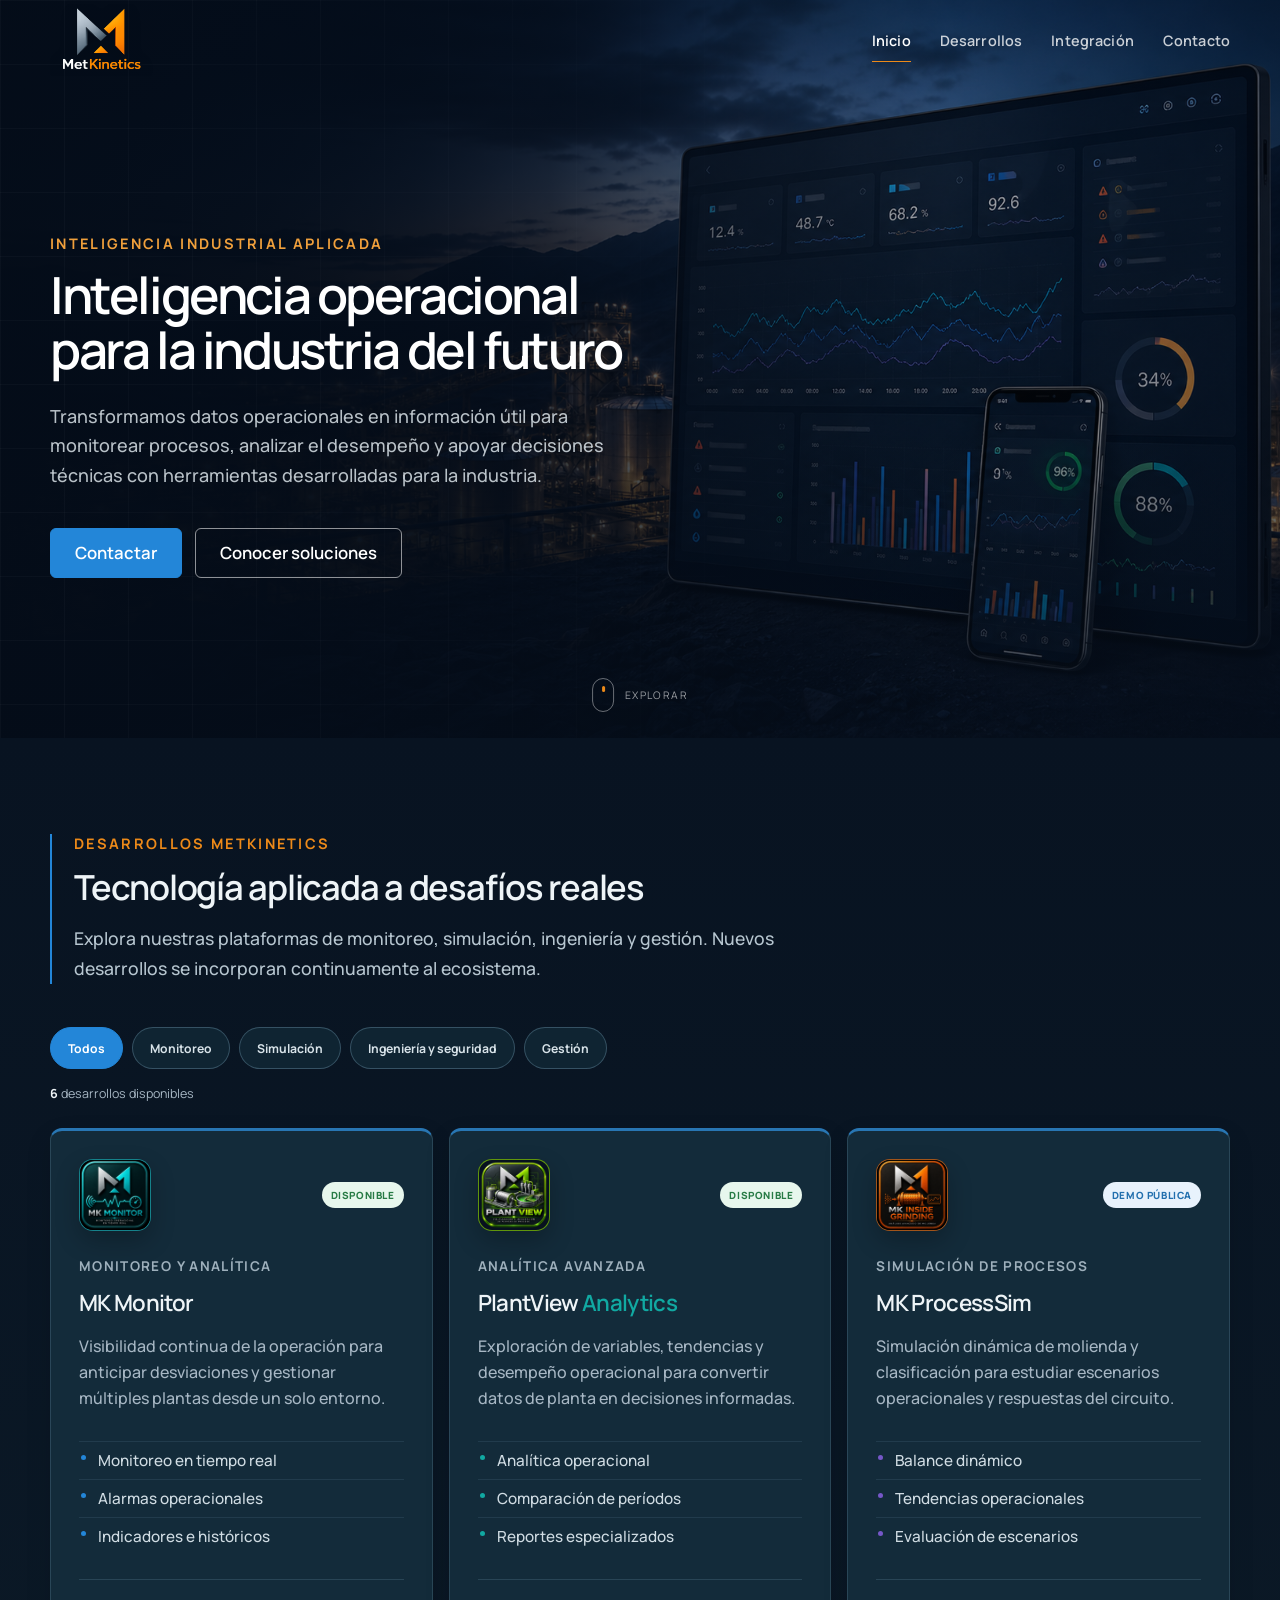
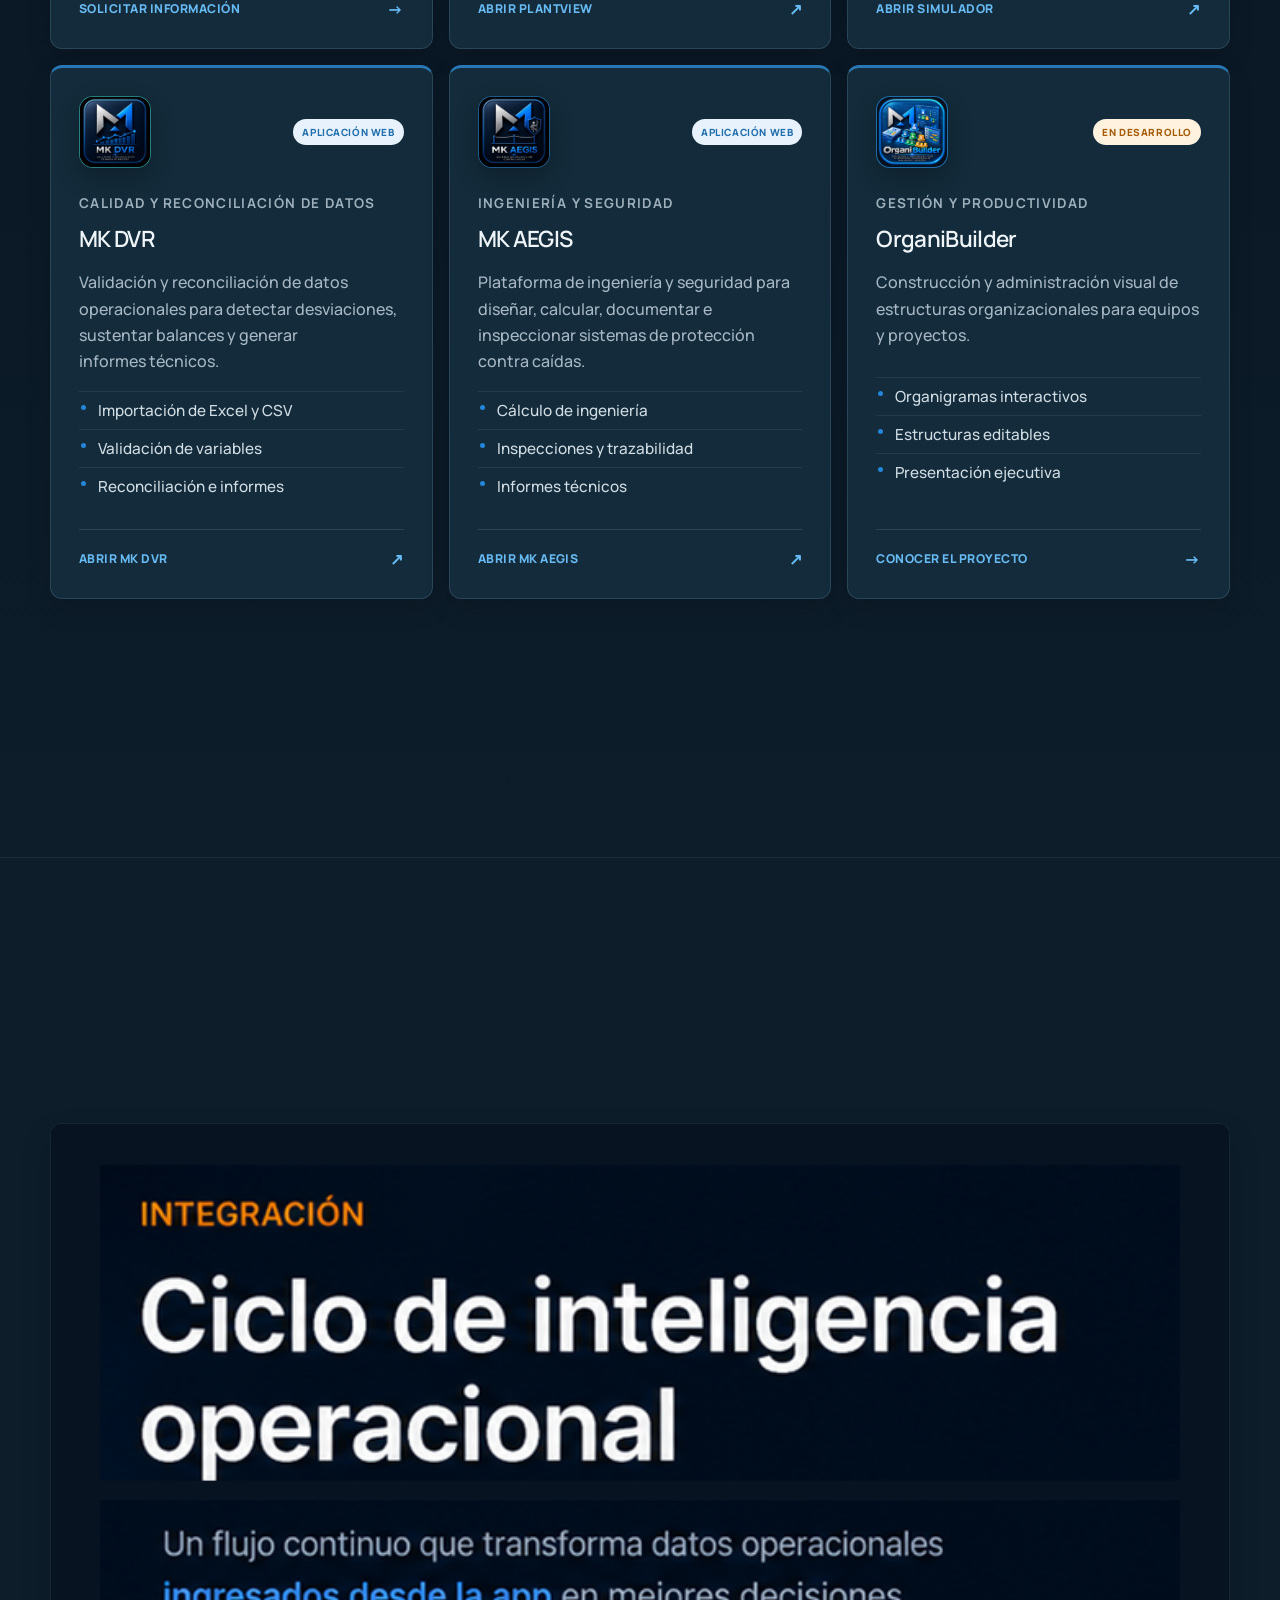
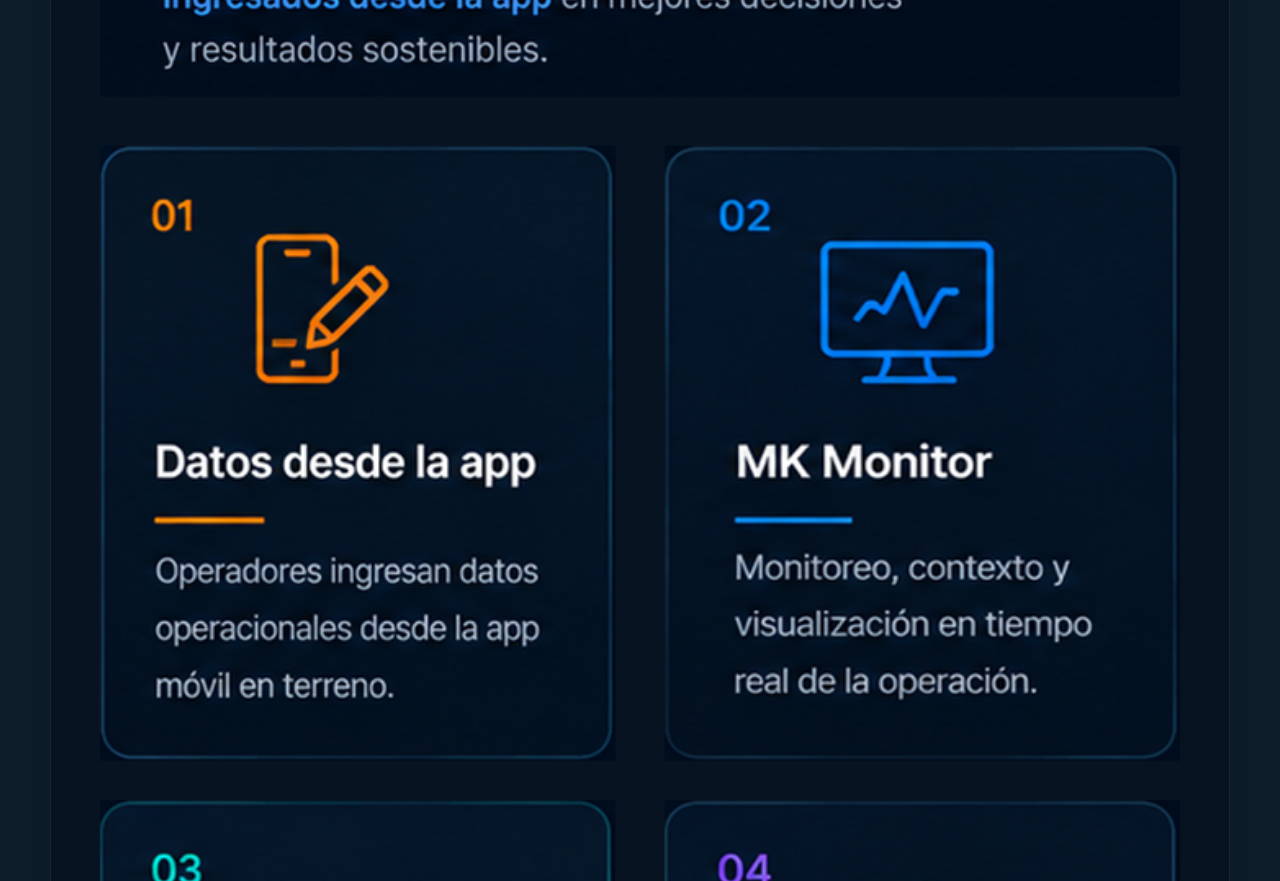
==== commit 39eeaa76: "Agregar logotipo de MK DVR en el catálogo" ====
--- a/index.html
+++ b/index.html
@@ -8,7 +8,7 @@
   <title>MetKinetics | Inteligencia operacional para la industria</title>
   <link rel="icon" href="data:,">
   <link rel="preload" href="assets/industrial-hero.jpg" as="image" fetchpriority="high">
-  <link rel="stylesheet" href="css/corporativo.css?v=20260816-5">
+  <link rel="stylesheet" href="css/corporativo.css?v=20260929-1">
   <script src="js/corporativo.js?v=20260722-2" defer></script>
 </head>
 <body>
@@ -84,7 +84,7 @@
             <a class="product-link" href="https://metkinetics.cl/MK_ProcessSim/" target="_blank" rel="noopener noreferrer">Abrir simulador <span aria-hidden="true">↗</span></a>
           </article>
           <article class="solution-card product-card reveal" data-category="ingenieria">
-            <div class="product-topline"><span class="product-mark analytics" aria-hidden="true"><svg viewBox="0 0 24 24"><ellipse cx="12" cy="5" rx="7" ry="3"></ellipse><path d="M5 5v7c0 1.7 3.1 3 7 3s7-1.3 7-3V5M5 12v7c0 1.7 3.1 3 7 3s7-1.3 7-3v-7"></path><path d="m9.5 12.5 1.6 1.6 3.5-3.7"></path></svg></span><span class="product-status demo">Aplicación web</span></div>
+            <div class="product-topline"><span class="product-mark product-logo-mark dvr-logo-mark" aria-hidden="true"><img src="assets/mk-dvr-card-icon.png" alt=""></span><span class="product-status demo">Aplicación web</span></div>
             <p class="card-number">Calidad y reconciliación de datos</p><h3>MK DVR</h3>
             <p>Validación y reconciliación de datos operacionales para detectar desviaciones, sustentar balances y generar informes técnicos.</p>
             <ul><li>Importación de Excel y CSV</li><li>Validación de variables</li><li>Reconciliación e informes</li></ul>
--- a/css/corporativo.css
+++ b/css/corporativo.css
@@ -397,6 +397,7 @@
 .product-mark.aegis-logo-mark{border-color:rgba(50,151,231,.55)}
 .product-mark.plantview-logo-mark{border-color:rgba(151,231,0,.62)}
 .product-mark.organibuilder-logo-mark{border-color:rgba(41,166,255,.62)}
+.product-mark.dvr-logo-mark{border-color:rgba(59,199,192,.6)}
 .product-mark.management{border-color:rgba(88,181,122,.28);background:linear-gradient(145deg,rgba(88,181,122,.2),rgba(88,181,122,.07));color:#69c98b}
 .product-status{padding:6px 9px;border-radius:999px;background:#edf2f5;color:#596b78;font-size:.62rem;font-weight:800;letter-spacing:.06em;text-transform:uppercase}
 .product-status.available{background:#e7f7ed;color:#277b45}
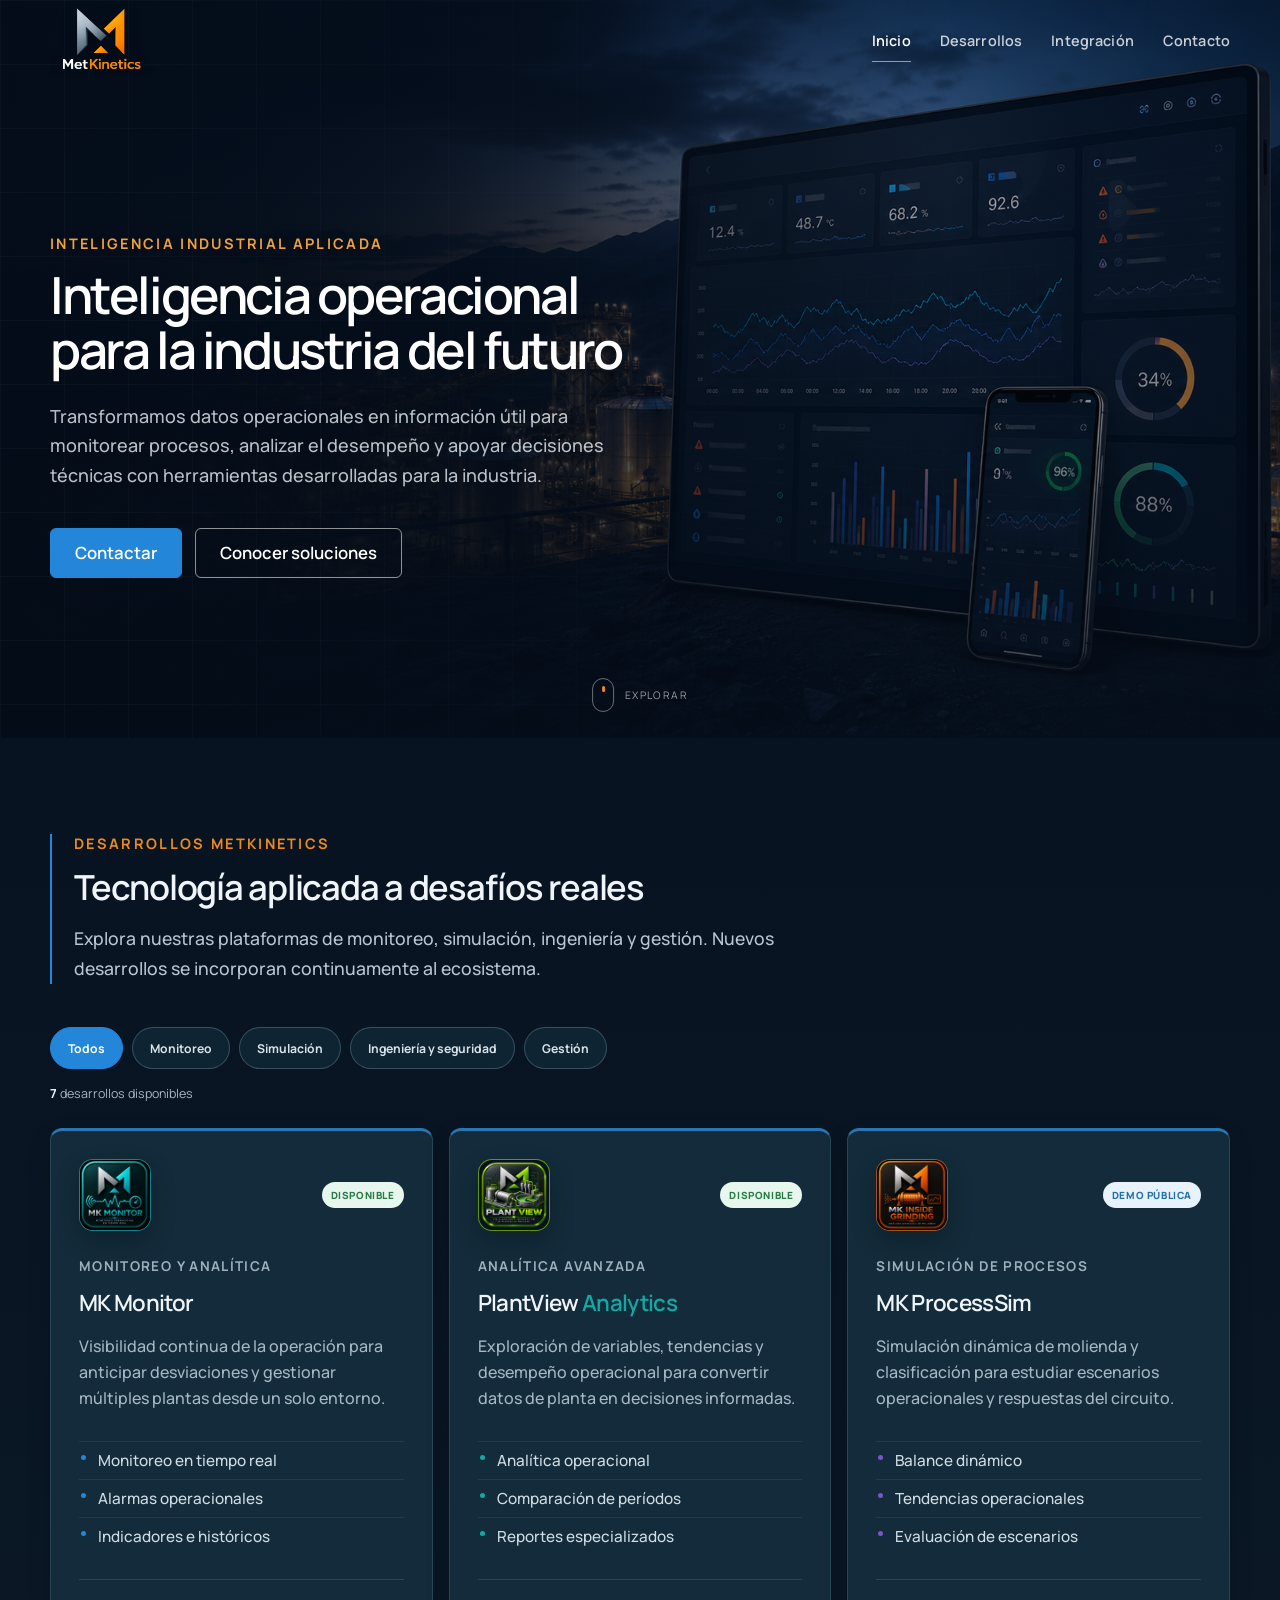
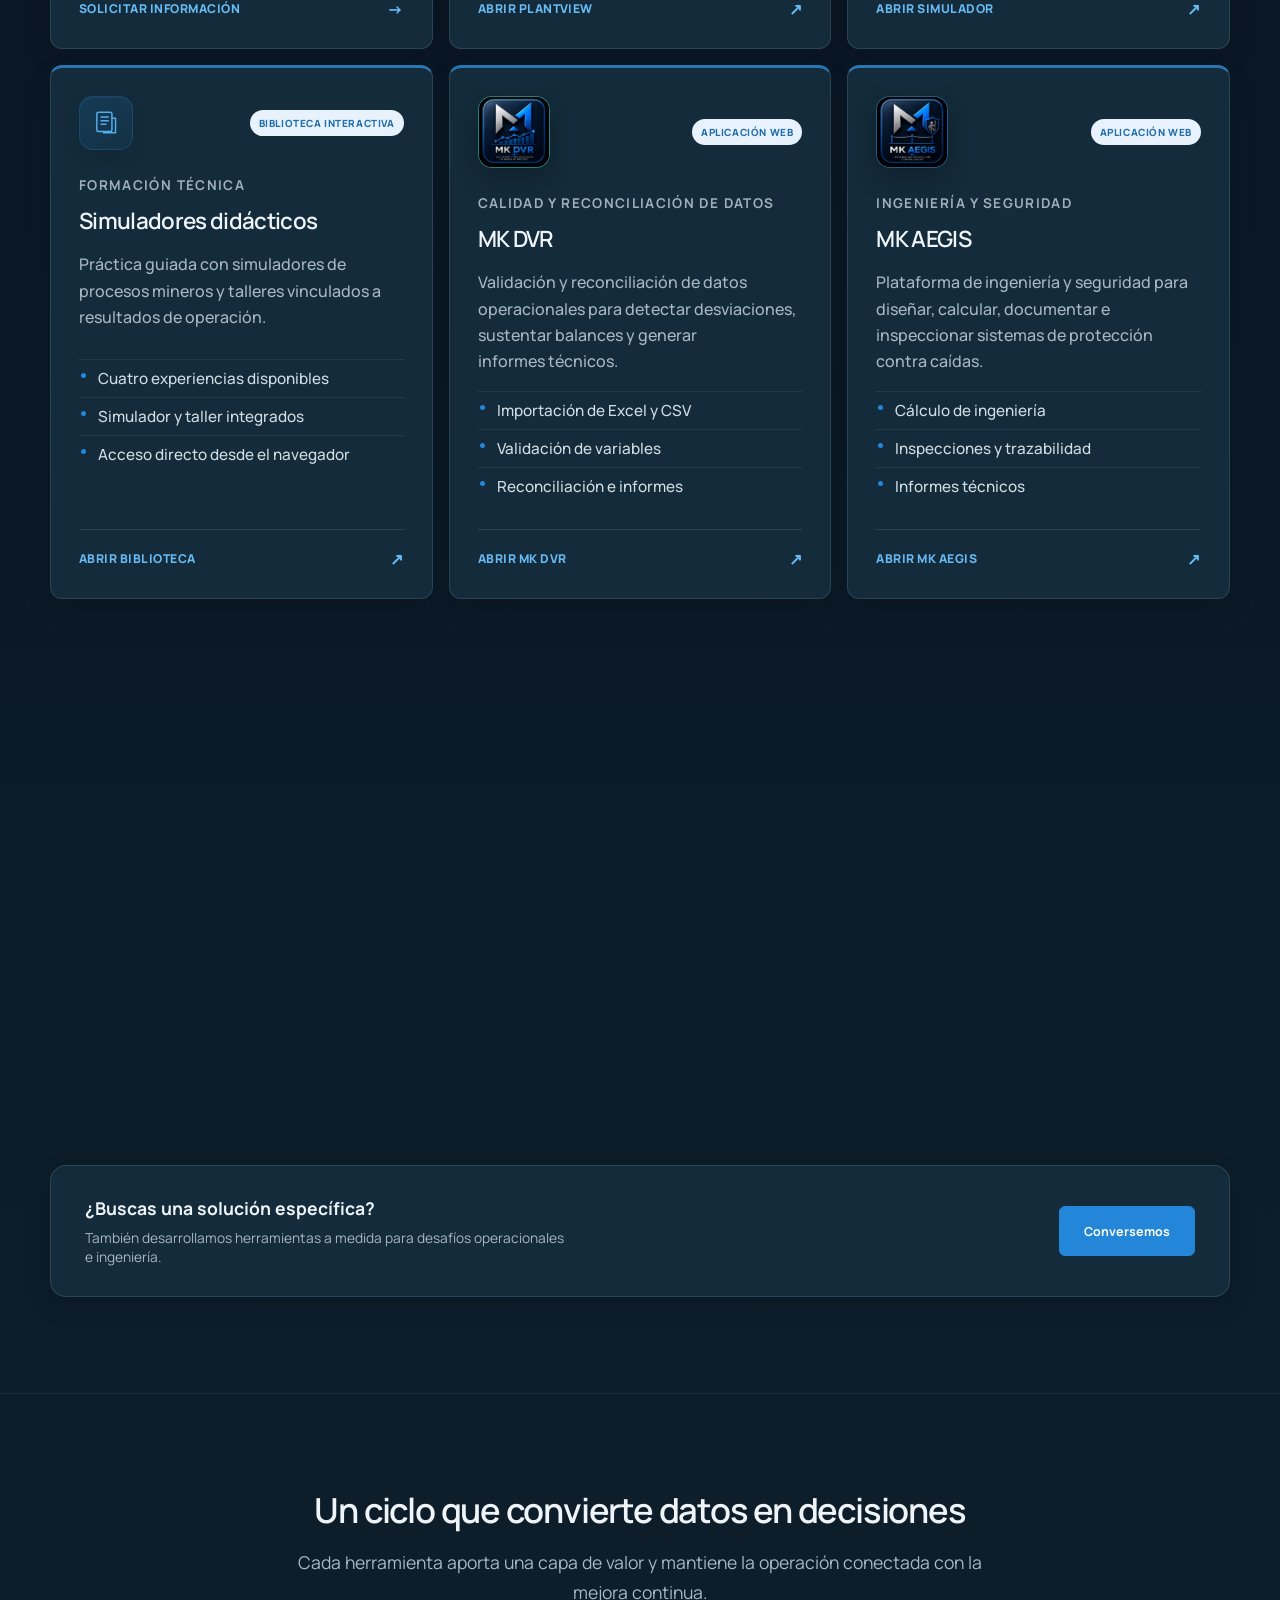
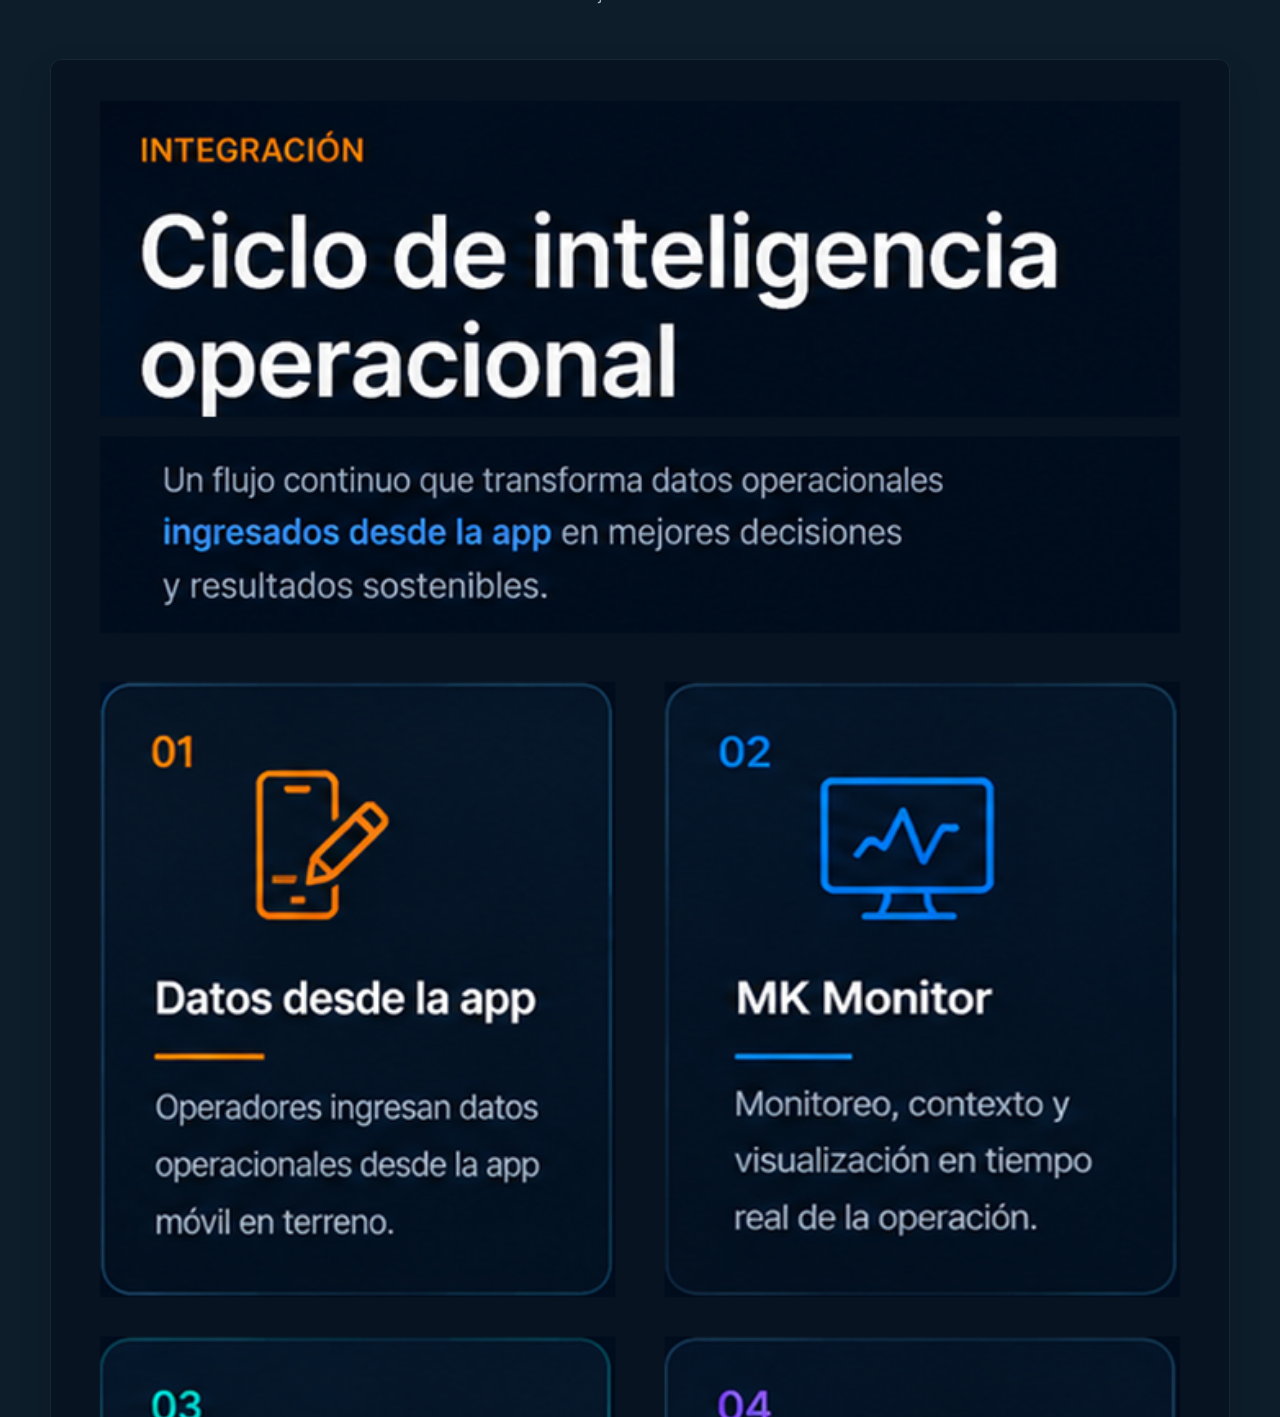
==== commit ca94dacf: "Add ProcessSim library to MetKinetics website" ====
--- a/index.html
+++ b/index.html
@@ -60,7 +60,7 @@
           <button class="catalog-filter" type="button" data-filter="ingenieria" aria-pressed="false">Ingeniería y seguridad</button>
           <button class="catalog-filter" type="button" data-filter="gestion" aria-pressed="false">Gestión</button>
         </div>
-        <p class="catalog-count" aria-live="polite"><strong data-result-count>6</strong> desarrollos disponibles</p>
+        <p class="catalog-count" aria-live="polite"><strong data-result-count>7</strong> desarrollos disponibles</p>
         <div class="solutions-grid catalog-grid" data-catalog>
           <article class="solution-card product-card reveal" data-category="monitoreo">
             <div class="product-topline"><span class="product-mark product-logo-mark monitor-logo-mark" aria-hidden="true"><img src="assets/mk-monitor-card-icon.png" alt=""></span><span class="product-status available">Disponible</span></div>
@@ -82,6 +82,13 @@
             <p>Simulación dinámica de molienda y clasificación para estudiar escenarios operacionales y respuestas del circuito.</p>
             <ul><li>Balance dinámico</li><li>Tendencias operacionales</li><li>Evaluación de escenarios</li></ul>
             <a class="product-link" href="https://metkinetics.cl/MK_ProcessSim/" target="_blank" rel="noopener noreferrer">Abrir simulador <span aria-hidden="true">↗</span></a>
+          </article>
+          <article class="solution-card product-card reveal" data-category="simulacion">
+            <div class="product-topline"><span class="product-mark" aria-hidden="true"><svg viewBox="0 0 48 48" fill="none" xmlns="http://www.w3.org/2000/svg"><rect x="8" y="7" width="25" height="32" rx="3" stroke="currentColor" stroke-width="2.4"/><path d="M15 15h12M15 21h12M15 27h8" stroke="currentColor" stroke-width="2.4" stroke-linecap="round"/><path d="M33 17h6v24H19v-2" stroke="currentColor" stroke-width="2.4" stroke-linejoin="round"/></svg></span><span class="product-status demo">Biblioteca interactiva</span></div>
+            <p class="card-number">Formación técnica</p><h3>Simuladores didácticos</h3>
+            <p>Práctica guiada con simuladores de procesos mineros y talleres vinculados a resultados de operación.</p>
+            <ul><li>Cuatro experiencias disponibles</li><li>Simulador y taller integrados</li><li>Acceso directo desde el navegador</li></ul>
+            <a class="product-link" href="https://metkinetics.cl/simuladores/" target="_blank" rel="noopener noreferrer">Abrir biblioteca <span aria-hidden="true">↗</span></a>
           </article>
           <article class="solution-card product-card reveal" data-category="ingenieria">
             <div class="product-topline"><span class="product-mark product-logo-mark dvr-logo-mark" aria-hidden="true"><img src="assets/mk-dvr-card-icon.png" alt=""></span><span class="product-status demo">Aplicación web</span></div>
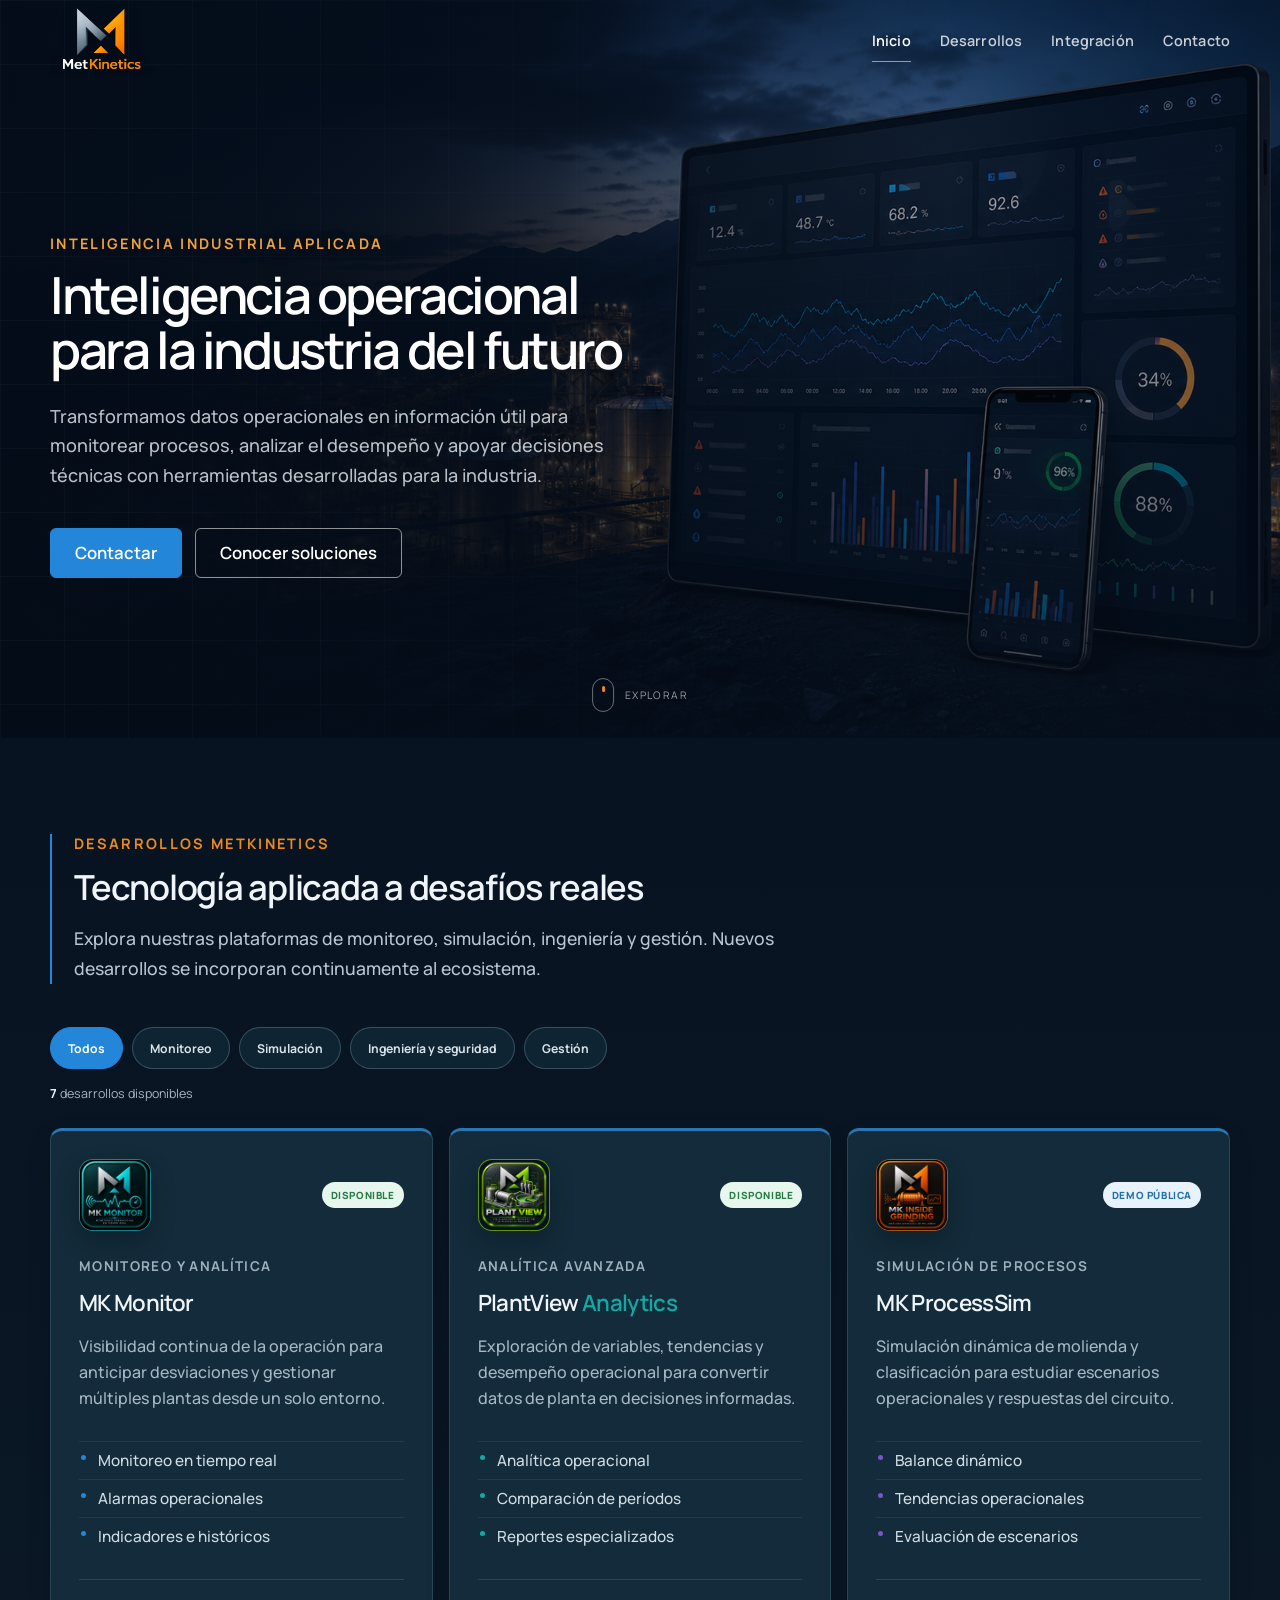
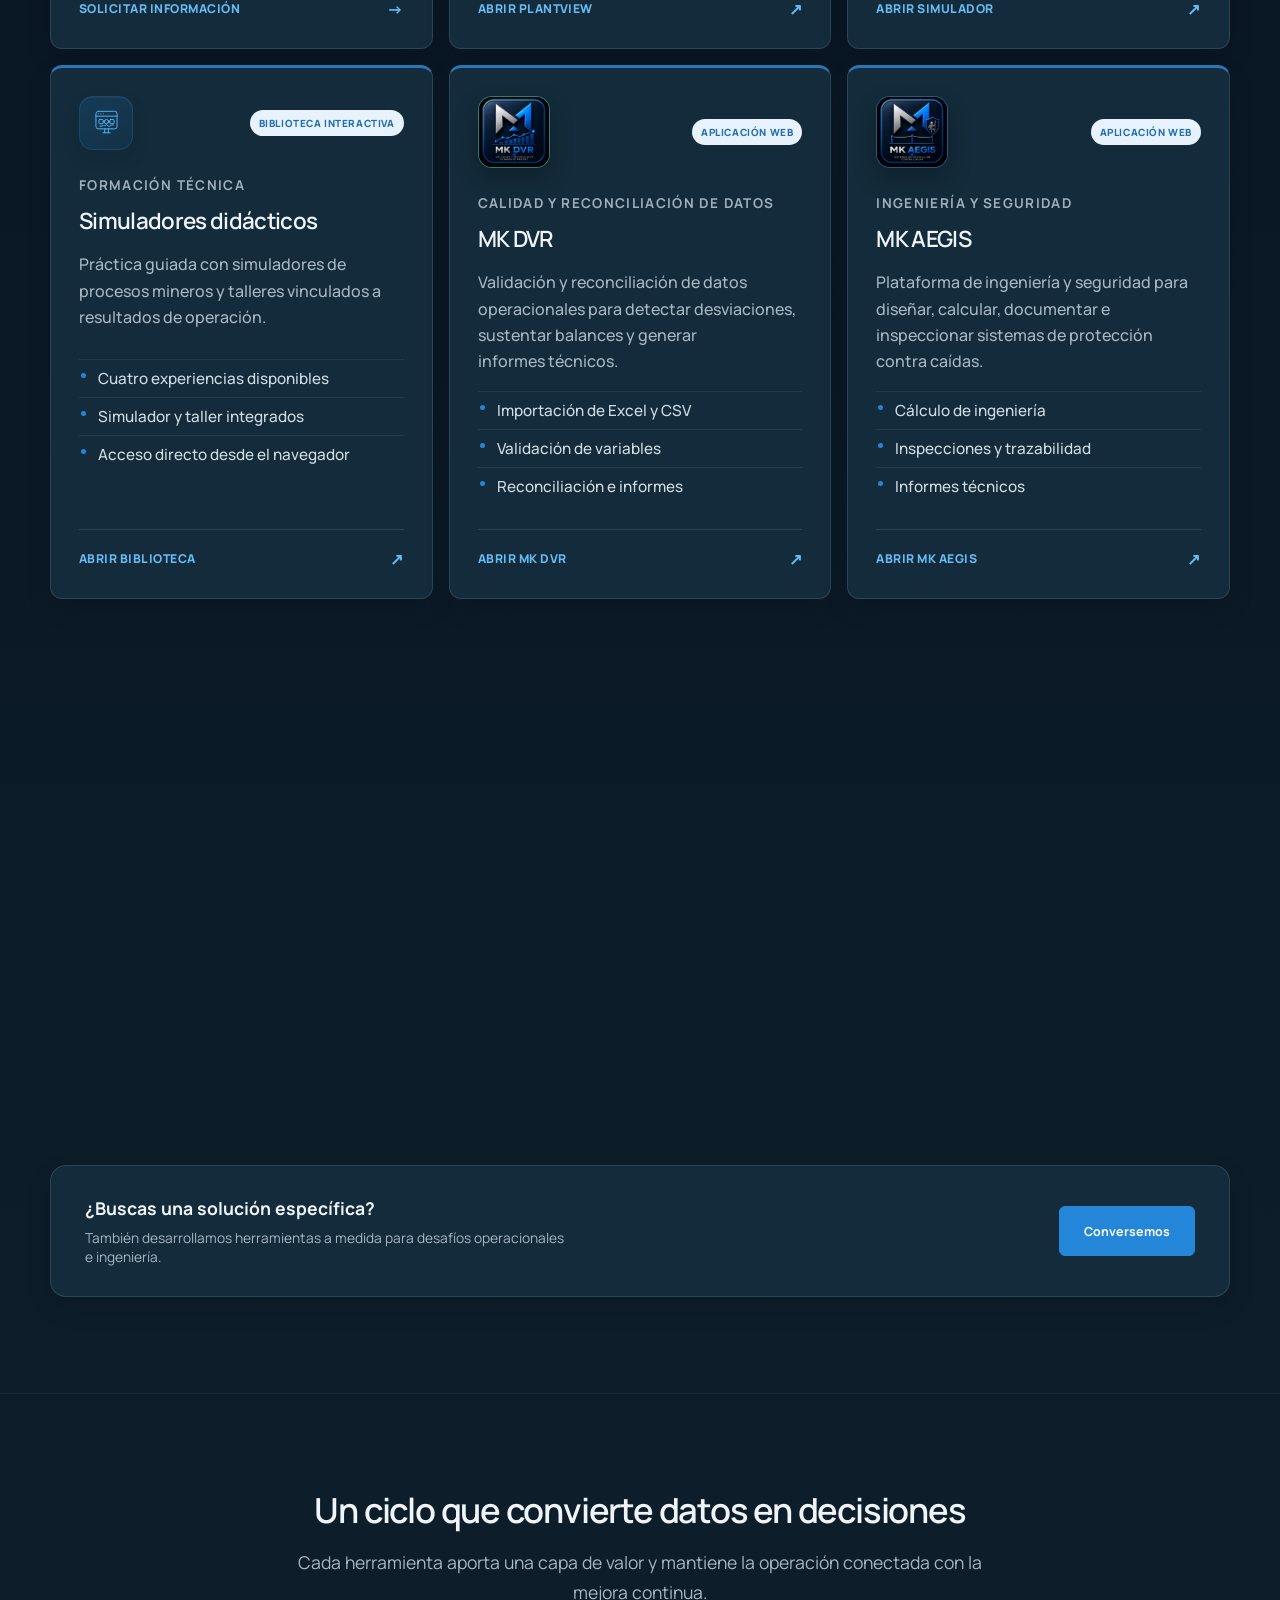
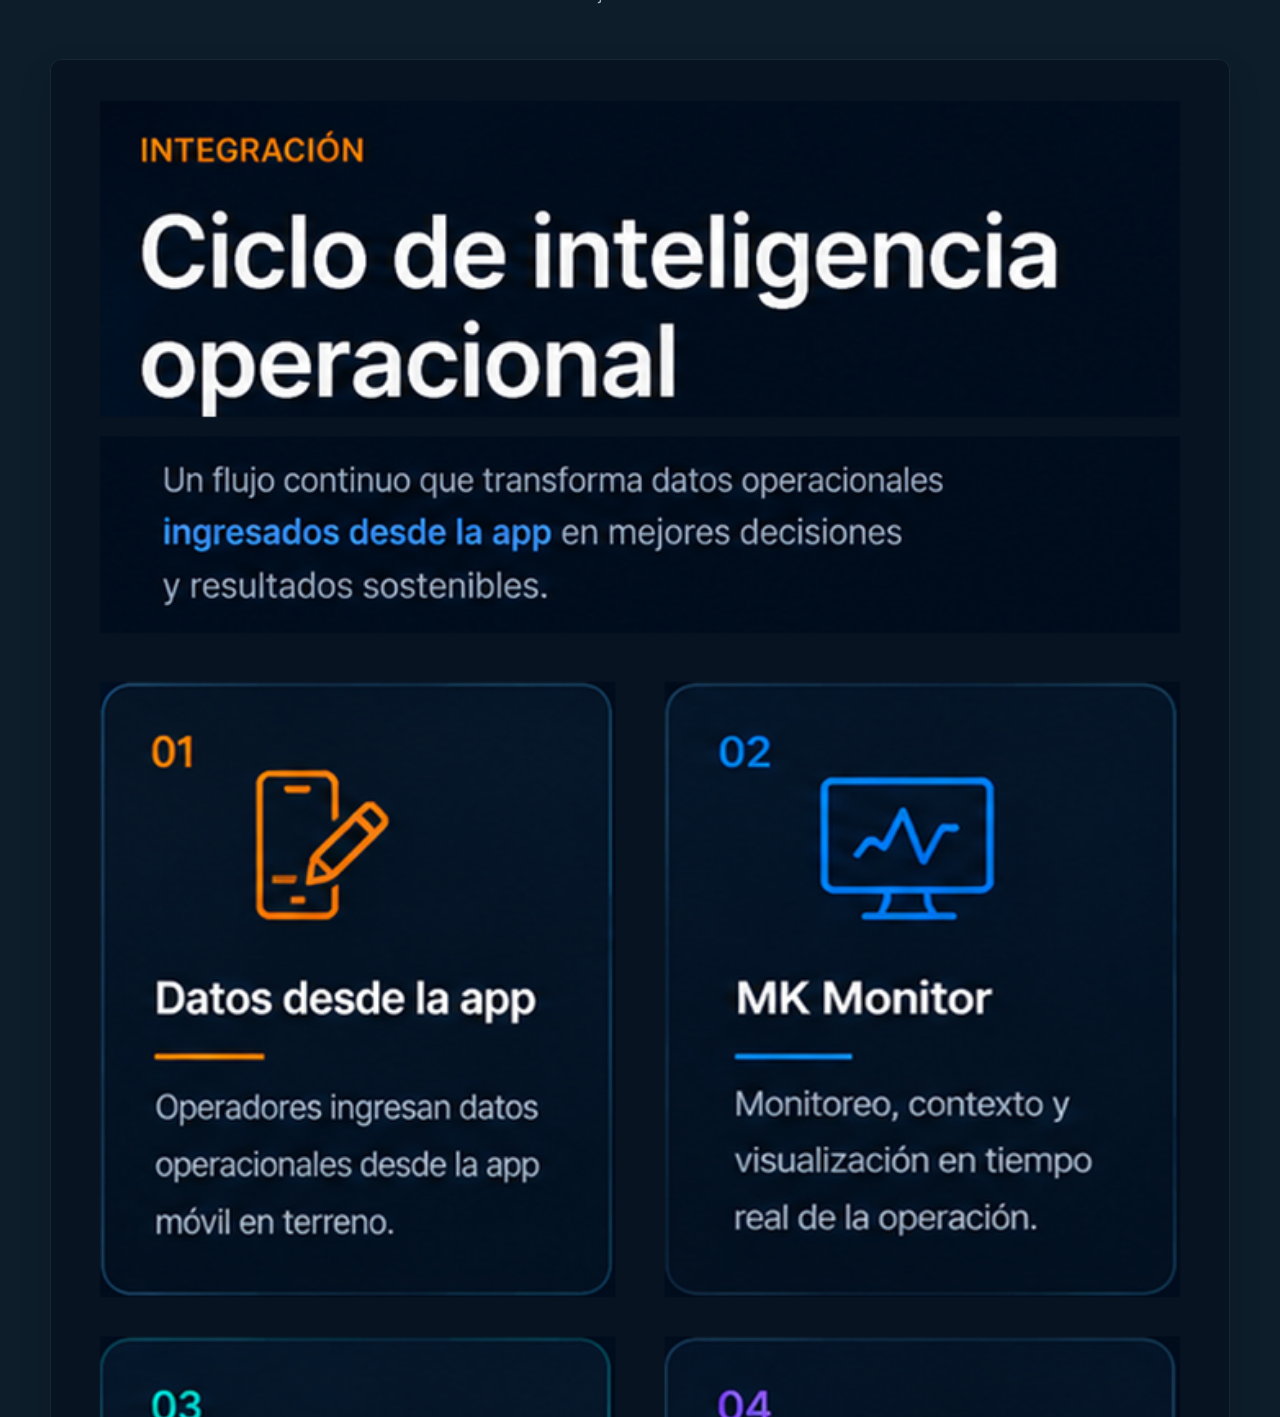
==== commit 70701215: "Design ProcessSim library card icon" ====
--- a/index.html
+++ b/index.html
@@ -84,7 +84,7 @@
             <a class="product-link" href="https://metkinetics.cl/MK_ProcessSim/" target="_blank" rel="noopener noreferrer">Abrir simulador <span aria-hidden="true">↗</span></a>
           </article>
           <article class="solution-card product-card reveal" data-category="simulacion">
-            <div class="product-topline"><span class="product-mark" aria-hidden="true"><svg viewBox="0 0 48 48" fill="none" xmlns="http://www.w3.org/2000/svg"><rect x="8" y="7" width="25" height="32" rx="3" stroke="currentColor" stroke-width="2.4"/><path d="M15 15h12M15 21h12M15 27h8" stroke="currentColor" stroke-width="2.4" stroke-linecap="round"/><path d="M33 17h6v24H19v-2" stroke="currentColor" stroke-width="2.4" stroke-linejoin="round"/></svg></span><span class="product-status demo">Biblioteca interactiva</span></div>
+            <div class="product-topline"><span class="product-mark" aria-hidden="true"><svg viewBox="0 0 48 48" fill="none" xmlns="http://www.w3.org/2000/svg"><rect x="6.5" y="5.5" width="35" height="29" rx="4"/><path d="M6.5 13.5h35M11 9.5h.01M15 9.5h.01M19 9.5h.01" stroke-linecap="round"/><rect x="11.5" y="19" width="7" height="7" rx="1.5"/><circle cx="24" cy="22.5" r="3.5"/><rect x="29.5" y="19" width="7" height="7" rx="1.5"/><path d="M18.5 22.5h2M27.5 22.5h2M20 21l1.5 1.5L20 24M28 21l1.5 1.5L28 24M13 30h4l2-2 2 2 3-3 3 3h3l2-2h3" stroke-linecap="round" stroke-linejoin="round"/><path d="M18 41h12M21 34.5V41M27 34.5V41" stroke-linecap="round"/></svg></span><span class="product-status demo">Biblioteca interactiva</span></div>
             <p class="card-number">Formación técnica</p><h3>Simuladores didácticos</h3>
             <p>Práctica guiada con simuladores de procesos mineros y talleres vinculados a resultados de operación.</p>
             <ul><li>Cuatro experiencias disponibles</li><li>Simulador y taller integrados</li><li>Acceso directo desde el navegador</li></ul>
